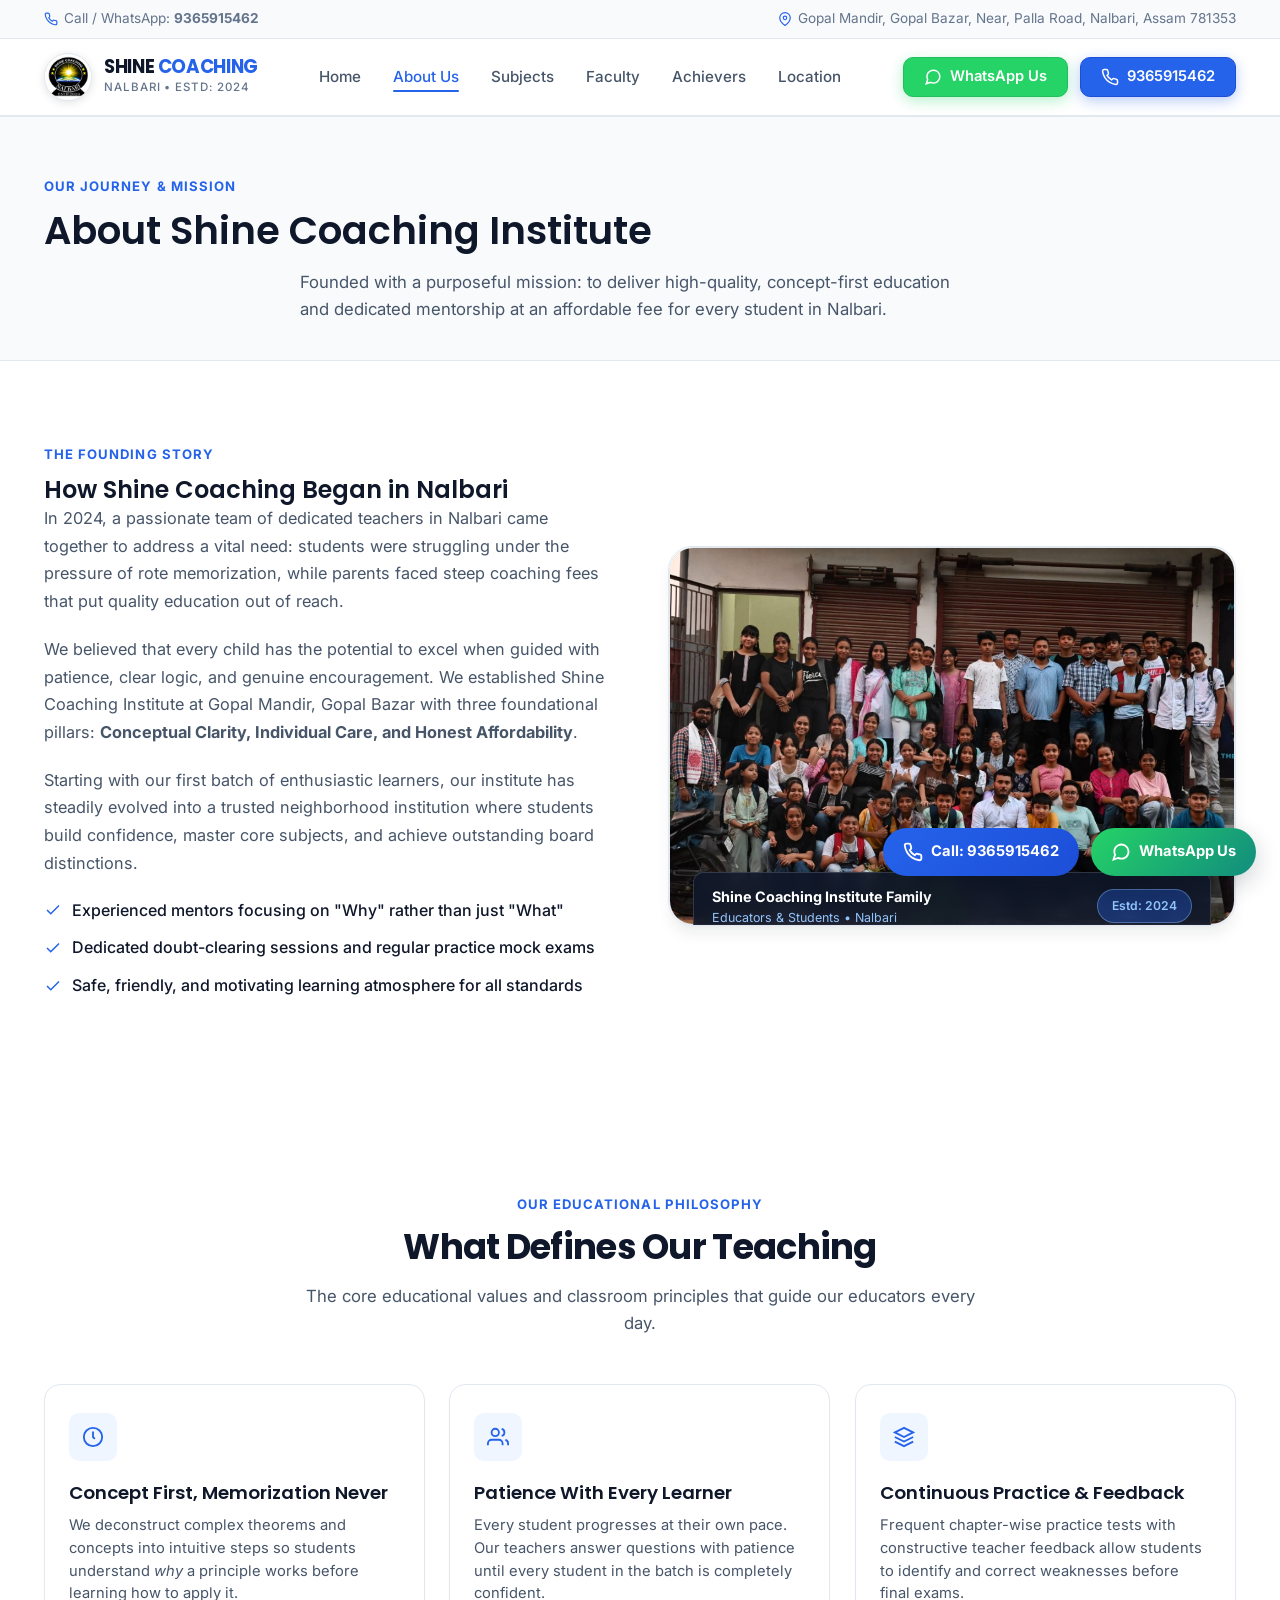
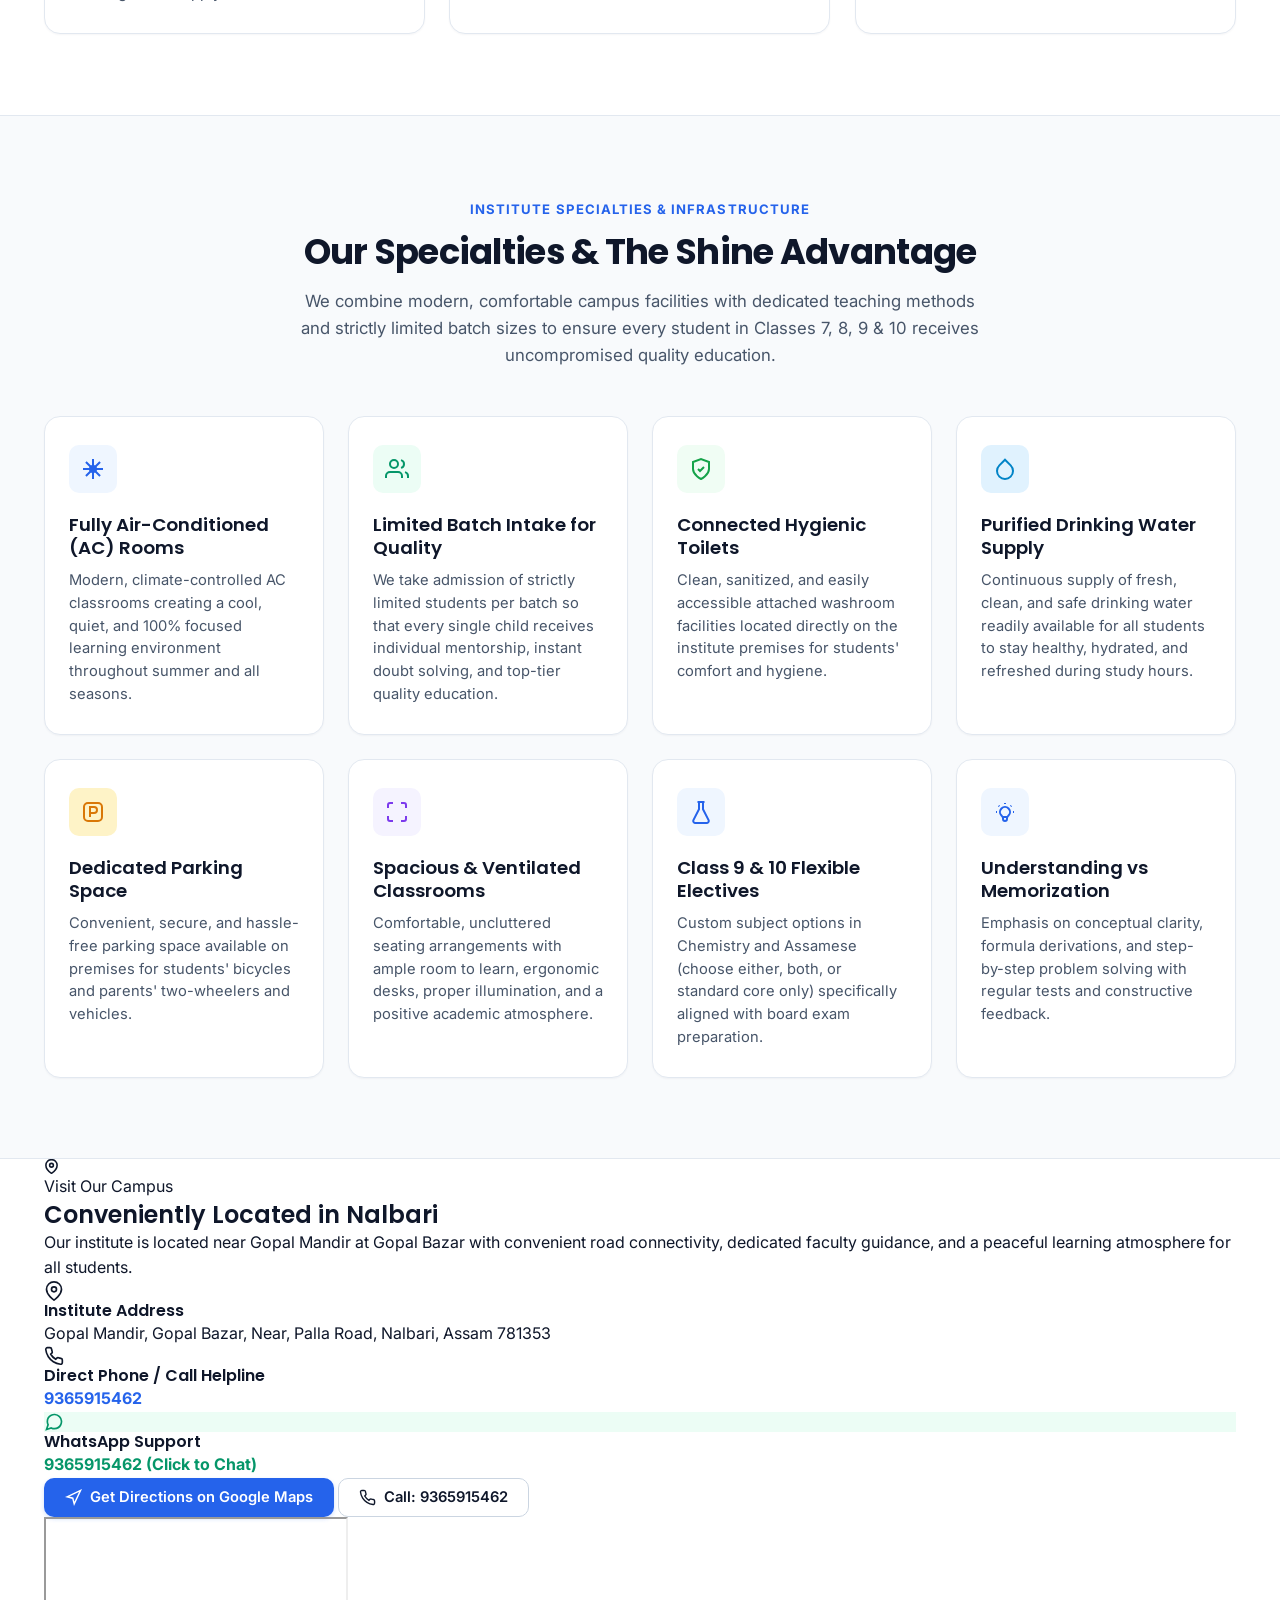
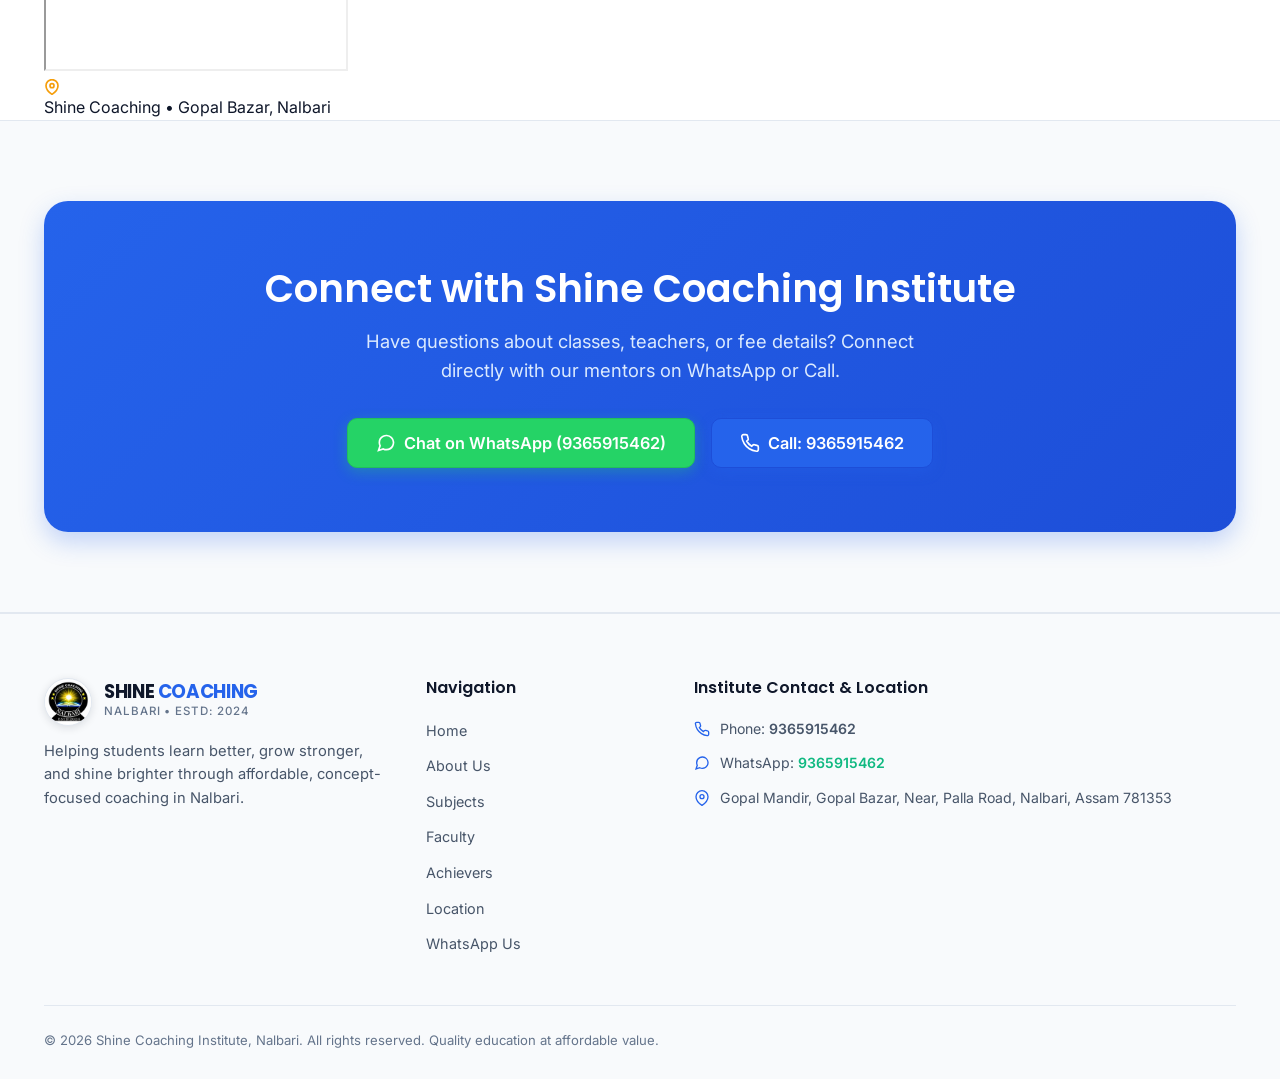
==== about.html @ c92bd63d "Add files via upload" ====
<!DOCTYPE html>
<html lang="en">
<head>
    <meta charset="UTF-8">
    <meta name="viewport" content="width=device-width, initial-scale=1.0">
    <title>About Us - Shine Coaching Institute, Nalbari</title>
    <meta name="description" content="Learn about Shine Coaching Institute in Nalbari, our founding story, dedicated educators, teaching philosophy, and commitment to affordable, concept-first quality education.">
    <link rel="stylesheet" href="css/main.css">
    <link rel="icon" type="image/png" href="assets/images/logo.png">
</head>
<body>

    <!-- Top Info Bar -->
    <div class="top-bar">
        <div class="container top-bar-inner">
            <div class="top-bar-item">
                <svg viewBox="0 0 24 24" fill="none" stroke="currentColor" stroke-width="2"><path d="M22 16.92v3a2 2 0 0 1-2.18 2 19.79 19.79 0 0 1-8.63-3.07 19.5 19.5 0 0 1-6-6 19.79 19.79 0 0 1-3.07-8.67A2 2 0 0 1 4.11 2h3a2 2 0 0 1 2 1.72 12.84 12.84 0 0 0 .7 2.81 2 2 0 0 1-.45 2.11L8.09 9.91a16 16 0 0 0 6 6l1.27-1.27a2 2 0 0 1 2.11-.45 12.84 12.84 0 0 0 2.81.7A2 2 0 0 1 22 16.92z"></path></svg>
                <span>Call / WhatsApp: <a href="tel:9365915462" style="font-weight:700;"><strong class="site-phone">9365915462</strong></a></span>
            </div>
            <div class="top-bar-right">
                <div class="top-bar-item">
                    <svg viewBox="0 0 24 24" fill="none" stroke="currentColor" stroke-width="2"><path d="M21 10c0 7-9 13-9 13s-9-6-9-13a9 9 0 0 1 18 0z"></path><circle cx="12" cy="10" r="3"></circle></svg>
                    <span class="site-address">Gopal Mandir, Gopal Bazar, Near, Palla Road, Nalbari, Assam 781353</span>
                </div>
            </div>
        </div>
    </div>

    <!-- Navigation Bar -->
    <nav class="navbar" id="navbar">
        <div class="container nav-container">
            <a href="index.html" class="brand-logo" aria-label="Shine Coaching Institute Homepage">
                <img src="assets/images/logo.png" alt="Shine Coaching Nalbari Logo" class="brand-img">
                <div class="brand-text">
                    <span class="brand-name">SHINE <span>COACHING</span></span>
                    <span class="brand-sub">Nalbari • Estd: 2024</span>
                </div>
            </a>

            <!-- Desktop Navigation -->
            <ul class="nav-links">
                <li><a href="index.html" class="nav-link">Home</a></li>
                <li><a href="about.html" class="nav-link active">About Us</a></li>
                <li><a href="index.html#subjects" class="nav-link">Subjects</a></li>
                <li><a href="index.html#faculty" class="nav-link">Faculty</a></li>
                <li><a href="index.html#achievers" class="nav-link">Achievers</a></li>
                <li><a href="#location" class="nav-link">Location</a></li>
            </ul>

            <div class="nav-actions">
                <a href="https://wa.me/919365915462?text=Hello%20Shine%20Coaching%20Institute%2C%20I%20want%20to%20inquire%20about%20admissions%20and%20classes." target="_blank" rel="noopener noreferrer" class="btn btn-whatsapp">
                    <svg width="18" height="18" viewBox="0 0 24 24" fill="none" stroke="currentColor" stroke-width="2"><path d="M21 11.5a8.38 8.38 0 0 1-.9 3.8 8.5 8.5 0 0 1-7.6 4.7 8.38 8.38 0 0 1-3.8-.9L3 21l1.9-5.7a8.38 8.38 0 0 1-.9-3.8 8.5 8.5 0 0 1 4.7-7.6 8.38 8.38 0 0 1 3.8-.9h.5a8.48 8.48 0 0 1 8 8v.5z"></path></svg>
                    WhatsApp Us
                </a>
                <a href="tel:9365915462" class="btn btn-call">
                    <svg width="18" height="18" viewBox="0 0 24 24" fill="none" stroke="currentColor" stroke-width="2"><path d="M22 16.92v3a2 2 0 0 1-2.18 2 19.79 19.79 0 0 1-8.63-3.07 19.5 19.5 0 0 1-6-6 19.79 19.79 0 0 1-3.07-8.67A2 2 0 0 1 4.11 2h3a2 2 0 0 1 2 1.72 12.84 12.84 0 0 0 .7 2.81 2 2 0 0 1-.45 2.11L8.09 9.91a16 16 0 0 0 6 6l1.27-1.27a2 2 0 0 1 2.11-.45 12.84 12.84 0 0 0 2.81.7A2 2 0 0 1 22 16.92z"></path></svg>
                    9365915462
                </a>
                
                <button class="mobile-menu-btn" id="mobileMenuBtn" aria-label="Open Navigation Menu">
                    <svg width="26" height="26" viewBox="0 0 24 24" fill="none" stroke="currentColor" stroke-width="2"><line x1="3" y1="12" x2="21" y2="12"></line><line x1="3" y1="6" x2="21" y2="6"></line><line x1="3" y1="18" x2="21" y2="18"></line></svg>
                </button>
            </div>
        </div>

        <!-- Mobile Drawer Menu -->
        <div class="mobile-drawer" id="mobileDrawer">
            <a href="index.html" class="nav-link">Home</a>
            <a href="about.html" class="nav-link active">About Us</a>
            <a href="index.html#subjects" class="nav-link">Subjects</a>
            <a href="index.html#faculty" class="nav-link">Faculty</a>
            <a href="index.html#achievers" class="nav-link">Achievers</a>
            <a href="#location" class="nav-link">Location</a>
            <div class="mobile-actions">
                <a href="https://wa.me/919365915462?text=Hello%20Shine%20Coaching%20Institute%2C%20I%20want%20to%20inquire%20about%20admissions%20and%20classes." target="_blank" rel="noopener noreferrer" class="btn btn-whatsapp" style="width:100%;">
                    <svg width="18" height="18" viewBox="0 0 24 24" fill="none" stroke="currentColor" stroke-width="2"><path d="M21 11.5a8.38 8.38 0 0 1-.9 3.8 8.5 8.5 0 0 1-7.6 4.7 8.38 8.38 0 0 1-3.8-.9L3 21l1.9-5.7a8.38 8.38 0 0 1-.9-3.8 8.5 8.5 0 0 1 4.7-7.6 8.38 8.38 0 0 1 3.8-.9h.5a8.48 8.48 0 0 1 8 8v.5z"></path></svg>
                    Chat on WhatsApp
                </a>
                <a href="tel:9365915462" class="btn btn-call" style="width:100%;">
                    <svg width="18" height="18" viewBox="0 0 24 24" fill="none" stroke="currentColor" stroke-width="2"><path d="M22 16.92v3a2 2 0 0 1-2.18 2 19.79 19.79 0 0 1-8.63-3.07 19.5 19.5 0 0 1-6-6 19.79 19.79 0 0 1-3.07-8.67A2 2 0 0 1 4.11 2h3a2 2 0 0 1 2 1.72 12.84 12.84 0 0 0 .7 2.81 2 2 0 0 1-.45 2.11L8.09 9.91a16 16 0 0 0 6 6l1.27-1.27a2 2 0 0 1 2.11-.45 12.84 12.84 0 0 0 2.81.7A2 2 0 0 1 22 16.92z"></path></svg>
                    Call: 9365915462
                </a>
            </div>
        </div>
    </nav>

    <!-- ABOUT HERO HEADER -->
    <header class="section section-alt" style="padding: 56px 0 36px;">
        <div class="container text-center">
            <span class="section-badge">Our Journey &amp; Mission</span>
            <h1 style="font-size: 2.4rem; margin-bottom: 14px;">About Shine Coaching Institute</h1>
            <p style="max-width: 680px; margin: 0 auto; color: var(--text-muted); font-size: 1.05rem; line-height: 1.65;">
                Founded with a purposeful mission: to deliver high-quality, concept-first education and dedicated mentorship at an affordable fee for every student in Nalbari.
            </p>
        </div>
    </header>

    <!-- SECTION 1: STORY OF SHINE COACHING -->
    <section class="section">
        <div class="container">
            <div class="about-intro-grid" style="align-items: center;">
                <div class="about-intro-content reveal-left">
                    <span class="section-badge">The Founding Story</span>
                    <h2>How Shine Coaching Began in Nalbari</h2>
                    <p>
                        In 2024, a passionate team of dedicated teachers in Nalbari came together to address a vital need: students were struggling under the pressure of rote memorization, while parents faced steep coaching fees that put quality education out of reach.
                    </p>
                    <p>
                        We believed that every child has the potential to excel when guided with patience, clear logic, and genuine encouragement. We established Shine Coaching Institute at Gopal Mandir, Gopal Bazar with three foundational pillars: <strong>Conceptual Clarity, Individual Care, and Honest Affordability</strong>.
                    </p>
                    <p>
                        Starting with our first batch of enthusiastic learners, our institute has steadily evolved into a trusted neighborhood institution where students build confidence, master core subjects, and achieve outstanding board distinctions.
                    </p>
                    <ul class="values-checklist" style="margin-top: 20px;">
                        <li>
                            <svg viewBox="0 0 24 24" fill="none" stroke="currentColor" stroke-width="2"><polyline points="20 6 9 17 4 12"></polyline></svg>
                            Experienced mentors focusing on "Why" rather than just "What"
                        </li>
                        <li>
                            <svg viewBox="0 0 24 24" fill="none" stroke="currentColor" stroke-width="2"><polyline points="20 6 9 17 4 12"></polyline></svg>
                            Dedicated doubt-clearing sessions and regular practice mock exams
                        </li>
                        <li>
                            <svg viewBox="0 0 24 24" fill="none" stroke="currentColor" stroke-width="2"><polyline points="20 6 9 17 4 12"></polyline></svg>
                            Safe, friendly, and motivating learning atmosphere for all standards
                        </li>
                    </ul>
                </div>

                <div class="about-intro-visual reveal-right" style="position: relative;">
                    <div style="position: relative; border-radius: var(--radius-xl); overflow: hidden; box-shadow: var(--shadow-lg); border: 1px solid var(--border-light);">
                        <img src="assets/images/about_teachers.jpg" alt="Teachers and Students of Shine Coaching Institute, Nalbari" class="about-intro-img" style="width: 100%; height: auto; display: block; object-fit: cover;">
                        <div class="about-photo-badge">
                            <div>
                                <div class="about-photo-title">Shine Coaching Institute Family</div>
                                <div class="about-photo-sub">Educators &amp; Students • Nalbari</div>
                            </div>
                            <span class="badge-pill" style="margin: 0; background: rgba(37, 99, 235, 0.35); border-color: rgba(147, 197, 253, 0.4); color: #93C5FD; font-size: 0.76rem;">Estd: 2024</span>
                        </div>
                    </div>
                </div>
            </div>
        </div>
    </section>

    <!-- SECTION 3: TEACHING PHILOSOPHY & VALUES -->
    <section class="section">
        <div class="container">
            <div class="section-header reveal text-center">
                <span class="section-badge">Our Educational Philosophy</span>
                <h2 class="section-title">What Defines Our Teaching</h2>
                <p class="section-desc">The core educational values and classroom principles that guide our educators every day.</p>
            </div>

            <div class="advantages-grid">
                <div class="adv-card reveal">
                    <div class="adv-icon-box">
                        <svg width="22" height="22" viewBox="0 0 24 24" fill="none" stroke="currentColor" stroke-width="2"><circle cx="12" cy="12" r="10"></circle><polyline points="12 6 12 12 14 14"></polyline></svg>
                    </div>
                    <h4>Concept First, Memorization Never</h4>
                    <p>We deconstruct complex theorems and concepts into intuitive steps so students understand <em>why</em> a principle works before learning how to apply it.</p>
                </div>

                <div class="adv-card reveal">
                    <div class="adv-icon-box">
                        <svg width="22" height="22" viewBox="0 0 24 24" fill="none" stroke="currentColor" stroke-width="2"><path d="M17 21v-2a4 4 0 0 0-4-4H5a4 4 0 0 0-4 4v2"></path><circle cx="9" cy="7" r="4"></circle><path d="M23 21v-2a4 4 0 0 0-3-3.87"></path><path d="M16 3.13a4 4 0 0 1 0 7.75"></path></svg>
                    </div>
                    <h4>Patience With Every Learner</h4>
                    <p>Every student progresses at their own pace. Our teachers answer questions with patience until every student in the batch is completely confident.</p>
                </div>

                <div class="adv-card reveal">
                    <div class="adv-icon-box">
                        <svg width="22" height="22" viewBox="0 0 24 24" fill="none" stroke="currentColor" stroke-width="2"><polygon points="12 2 2 7 12 12 22 7 12 2"></polygon><polyline points="2 17 12 22 22 17"></polyline><polyline points="2 12 12 17 22 12"></polyline></svg>
                    </div>
                    <h4>Continuous Practice &amp; Feedback</h4>
                    <p>Frequent chapter-wise practice tests with constructive teacher feedback allow students to identify and correct weaknesses before final exams.</p>
                </div>
            </div>
        </div>
    </section>

    <!-- WHY CHOOSE US & SPECIALTIES SECTION (IDENTICAL TO HOMEPAGE) -->
    <section class="section section-alt" id="specialties">
        <div class="container">
            <div class="section-header reveal text-center">
                <span class="section-badge">Institute Specialties &amp; Infrastructure</span>
                <h2 class="section-title">Our Specialties &amp; The Shine Advantage</h2>
                <p class="section-desc">We combine modern, comfortable campus facilities with dedicated teaching methods and strictly limited batch sizes to ensure every student in Classes 7, 8, 9 &amp; 10 receives uncompromised quality education.</p>
            </div>

            <div class="advantages-grid">
                <!-- 1. Fully Air-Conditioned Classrooms -->
                <div class="adv-card reveal">
                    <div class="adv-icon-box" style="background:#EFF6FF; color:#2563EB;">
                        <svg width="24" height="24" viewBox="0 0 24 24" fill="none" stroke="currentColor" stroke-width="2"><path d="M12 2v20M2 12h20M4.93 4.93l14.14 14.14M4.93 19.07l14.14-14.14"></path><circle cx="12" cy="12" r="3"></circle></svg>
                    </div>
                    <h4>Fully Air-Conditioned (AC) Rooms</h4>
                    <p>Modern, climate-controlled AC classrooms creating a cool, quiet, and 100% focused learning environment throughout summer and all seasons.</p>
                </div>

                <!-- 2. Limited Batch Size for Quality Education -->
                <div class="adv-card reveal">
                    <div class="adv-icon-box" style="background:#ECFDF5; color:#059669;">
                        <svg width="24" height="24" viewBox="0 0 24 24" fill="none" stroke="currentColor" stroke-width="2"><path d="M17 21v-2a4 4 0 0 0-4-4H5a4 4 0 0 0-4 4v2"></path><circle cx="9" cy="7" r="4"></circle><path d="M23 21v-2a4 4 0 0 0-3-3.87"></path><path d="M16 3.13a4 4 0 0 1 0 7.75"></path></svg>
                    </div>
                    <h4>Limited Batch Intake for Quality</h4>
                    <p>We take admission of strictly limited students per batch so that every single child receives individual mentorship, instant doubt solving, and top-tier quality education.</p>
                </div>

                <!-- 3. Connected Hygienic Toilet -->
                <div class="adv-card reveal">
                    <div class="adv-icon-box" style="background:#F0FDF4; color:#16A34A;">
                        <svg width="24" height="24" viewBox="0 0 24 24" fill="none" stroke="currentColor" stroke-width="2"><path d="M12 22s8-4 8-10V5l-8-3-8 3v7c0 6 8 10 8 10z"></path><path d="m9 12 2 2 4-4"></path></svg>
                    </div>
                    <h4>Connected Hygienic Toilets</h4>
                    <p>Clean, sanitized, and easily accessible attached washroom facilities located directly on the institute premises for students' comfort and hygiene.</p>
                </div>

                <!-- 4. Pure Water Supply -->
                <div class="adv-card reveal">
                    <div class="adv-icon-box" style="background:#E0F2FE; color:#0284C7;">
                        <svg width="24" height="24" viewBox="0 0 24 24" fill="none" stroke="currentColor" stroke-width="2"><path d="M12 2.69l5.66 5.66a8 8 0 1 1-11.31 0z"></path></svg>
                    </div>
                    <h4>Purified Drinking Water Supply</h4>
                    <p>Continuous supply of fresh, clean, and safe drinking water readily available for all students to stay healthy, hydrated, and refreshed during study hours.</p>
                </div>

                <!-- 5. Dedicated Parking Space -->
                <div class="adv-card reveal">
                    <div class="adv-icon-box" style="background:#FEF3C7; color:#D97706;">
                        <svg width="24" height="24" viewBox="0 0 24 24" fill="none" stroke="currentColor" stroke-width="2"><rect x="3" y="3" width="18" height="18" rx="4"></rect><path d="M9 17V7h4a3 3 0 0 1 0 6H9"></path></svg>
                    </div>
                    <h4>Dedicated Parking Space</h4>
                    <p>Convenient, secure, and hassle-free parking space available on premises for students' bicycles and parents' two-wheelers and vehicles.</p>
                </div>

                <!-- 6. Spacious & Available Learning Space -->
                <div class="adv-card reveal">
                    <div class="adv-icon-box" style="background:#F5F3FF; color:#7C3AED;">
                        <svg width="24" height="24" viewBox="0 0 24 24" fill="none" stroke="currentColor" stroke-width="2"><path d="M8 3H5a2 2 0 0 0-2 2v3m18 0V5a2 2 0 0 0-2-2h-3m0 18h3a2 2 0 0 0 2-2v-3M3 16v3a2 2 0 0 0 2 2h3"></path></svg>
                    </div>
                    <h4>Spacious &amp; Ventilated Classrooms</h4>
                    <p>Comfortable, uncluttered seating arrangements with ample room to learn, ergonomic desks, proper illumination, and a positive academic atmosphere.</p>
                </div>

                <!-- 7. Class 9 & 10 Chemistry & Assamese Electives -->
                <div class="adv-card reveal">
                    <div class="adv-icon-box" style="background:#EFF6FF; color:#2563EB;">
                        <svg width="24" height="24" viewBox="0 0 24 24" fill="none" stroke="currentColor" stroke-width="2"><path d="M10 2v7.31L4.31 20.35A2 2 0 0 0 6 23h12a2 2 0 0 0 1.69-2.65L14 9.31V2h-4z"></path><line x1="8.5" y1="2" x2="15.5" y2="2"></line></svg>
                    </div>
                    <h4>Class 9 &amp; 10 Flexible Electives</h4>
                    <p>Custom subject options in Chemistry and Assamese (choose either, both, or standard core only) specifically aligned with board exam preparation.</p>
                </div>

                <!-- 8. Concept Clarity & Experienced Mentors -->
                <div class="adv-card reveal">
                    <div class="adv-icon-box" style="background:#EFF6FF; color:#2563EB;">
                        <svg width="24" height="24" viewBox="0 0 24 24" fill="none" stroke="currentColor" stroke-width="2"><path d="M9.663 17h4.673M12 3v1m6.364 1.636l-.707.707M21 12h-1M4 12H3m3.343-5.657l-.707-.707m2.828 9.9a5 5 0 1 1 7.072 0l-.548.547A3.374 3.374 0 0 0 14 18.469V19a2 2 0 1 1-4 0v-.531c0-.895-.356-1.754-.988-2.386l-.548-.547z"></path></svg>
                    </div>
                    <h4>Understanding vs Memorization</h4>
                    <p>Emphasis on conceptual clarity, formula derivations, and step-by-step problem solving with regular tests and constructive feedback.</p>
                </div>
            </div>
        </div>
    </section>

    <!-- ==========================================================================
         LOCATION & INTERACTIVE GOOGLE MAP SECTION
         ========================================================================== -->
    <section class="location-section" id="location">
        <div class="container">
            <div class="location-grid">
                <!-- Location Info Card -->
                <div class="location-info-card reveal-left">
                    <div class="location-badge">
                        <svg width="15" height="15" viewBox="0 0 24 24" fill="none" stroke="currentColor" stroke-width="2.5"><path d="M21 10c0 7-9 13-9 13s-9-6-9-13a9 9 0 0 1 18 0z"></path><circle cx="12" cy="10" r="3"></circle></svg>
                        Visit Our Campus
                    </div>
                    <h2 class="location-title">Conveniently Located in Nalbari</h2>
                    <p class="location-desc">
                        Our institute is located near Gopal Mandir at Gopal Bazar with convenient road connectivity, dedicated faculty guidance, and a peaceful learning atmosphere for all students.
                    </p>

                    <div class="location-details-list">
                        <div class="location-detail-item">
                            <div class="location-icon-box">
                                <svg width="20" height="20" viewBox="0 0 24 24" fill="none" stroke="currentColor" stroke-width="2"><path d="M21 10c0 7-9 13-9 13s-9-6-9-13a9 9 0 0 1 18 0z"></path><circle cx="12" cy="10" r="3"></circle></svg>
                            </div>
                            <div class="location-detail-text">
                                <h4>Institute Address</h4>
                                <p class="site-address">Gopal Mandir, Gopal Bazar, Near, Palla Road, Nalbari, Assam 781353</p>
                            </div>
                        </div>

                        <div class="location-detail-item">
                            <div class="location-icon-box">
                                <svg width="20" height="20" viewBox="0 0 24 24" fill="none" stroke="currentColor" stroke-width="2"><path d="M22 16.92v3a2 2 0 0 1-2.18 2 19.79 19.79 0 0 1-8.63-3.07 19.5 19.5 0 0 1-6-6 19.79 19.79 0 0 1-3.07-8.67A2 2 0 0 1 4.11 2h3a2 2 0 0 1 2 1.72 12.84 12.84 0 0 0 .7 2.81 2 2 0 0 1-.45 2.11L8.09 9.91a16 16 0 0 0 6 6l1.27-1.27a2 2 0 0 1 2.11-.45 12.84 12.84 0 0 0 2.81.7A2 2 0 0 1 22 16.92z"></path></svg>
                            </div>
                            <div class="location-detail-text">
                                <h4>Direct Phone / Call Helpline</h4>
                                <p><a href="tel:9365915462" class="site-phone" style="font-weight:700; color:var(--primary);">9365915462</a></p>
                            </div>
                        </div>

                        <div class="location-detail-item">
                            <div class="location-icon-box" style="background:#ECFDF5; color:#059669;">
                                <svg width="20" height="20" viewBox="0 0 24 24" fill="none" stroke="currentColor" stroke-width="2"><path d="M21 11.5a8.38 8.38 0 0 1-.9 3.8 8.5 8.5 0 0 1-7.6 4.7 8.38 8.38 0 0 1-3.8-.9L3 21l1.9-5.7a8.38 8.38 0 0 1-.9-3.8 8.5 8.5 0 0 1 4.7-7.6 8.38 8.38 0 0 1 3.8-.9h.5a8.48 8.48 0 0 1 8 8v.5z"></path></svg>
                            </div>
                            <div class="location-detail-text">
                                <h4>WhatsApp Support</h4>
                                <p><a href="https://wa.me/919365915462" target="_blank" style="font-weight:700; color:#059669;">9365915462 (Click to Chat)</a></p>
                            </div>
                        </div>
                    </div>

                    <div class="location-actions-group">
                        <a href="https://www.google.com/maps/dir/?api=1&destination=Gopal+Mandir,+Gopal+Bazar,+Near+Palla+Road,+Nalbari,+Assam+781353" target="_blank" rel="noopener noreferrer" class="btn btn-primary">
                            <svg width="17" height="17" viewBox="0 0 24 24" fill="none" stroke="currentColor" stroke-width="2"><polygon points="3 11 22 2 13 21 11 13 3 11"></polygon></svg>
                            Get Directions on Google Maps
                        </a>
                        <a href="tel:9365915462" class="btn btn-outline">
                            <svg width="17" height="17" viewBox="0 0 24 24" fill="none" stroke="currentColor" stroke-width="2"><path d="M22 16.92v3a2 2 0 0 1-2.18 2 19.79 19.79 0 0 1-8.63-3.07 19.5 19.5 0 0 1-6-6 19.79 19.79 0 0 1-3.07-8.67A2 2 0 0 1 4.11 2h3a2 2 0 0 1 2 1.72 12.84 12.84 0 0 0 .7 2.81 2 2 0 0 1-.45 2.11L8.09 9.91a16 16 0 0 0 6 6l1.27-1.27a2 2 0 0 1 2.11-.45 12.84 12.84 0 0 0 2.81.7A2 2 0 0 1 22 16.92z"></path></svg>
                            Call: 9365915462
                        </a>
                    </div>
                </div>

                <!-- Google Map Embed Container -->
                <div class="map-container-box reveal-right">
                    <iframe 
                        src="https://maps.google.com/maps?q=Gopal+Mandir,+Gopal+Bazar,+Near+Palla+Road,+Nalbari,+Assam+781353&t=&z=16&ie=UTF8&iwloc=&output=embed" 
                        loading="lazy" 
                        allowfullscreen="" 
                        referrerpolicy="no-referrer-when-downgrade"
                        title="Shine Coaching Institute Nalbari Google Map Location">
                    </iframe>
                    <div class="map-badge-overlay">
                        <svg width="16" height="16" viewBox="0 0 24 24" fill="none" stroke="#F59E0B" stroke-width="2.5"><path d="M21 10c0 7-9 13-9 13s-9-6-9-13a9 9 0 0 1 18 0z"></path><circle cx="12" cy="10" r="3"></circle></svg>
                        <span>Shine Coaching • Gopal Bazar, Nalbari</span>
                    </div>
                </div>
            </div>
        </div>
    </section>

    <!-- SECTION 4: INVITATION / CTA -->
    <section class="section section-alt">
        <div class="container">
            <div class="cta-box reveal">
                <h2>Connect with Shine Coaching Institute</h2>
                <p>Have questions about classes, teachers, or fee details? Connect directly with our mentors on WhatsApp or Call.</p>
                <div class="cta-buttons">
                    <a href="https://wa.me/919365915462?text=Hello%20Shine%20Coaching%20Institute%2C%20I%20want%20to%20inquire%20about%20admissions%20and%20classes." target="_blank" rel="noopener noreferrer" class="btn btn-whatsapp btn-lg">
                        <svg width="20" height="20" viewBox="0 0 24 24" fill="none" stroke="currentColor" stroke-width="2"><path d="M21 11.5a8.38 8.38 0 0 1-.9 3.8 8.5 8.5 0 0 1-7.6 4.7 8.38 8.38 0 0 1-3.8-.9L3 21l1.9-5.7a8.38 8.38 0 0 1-.9-3.8 8.5 8.5 0 0 1 4.7-7.6 8.38 8.38 0 0 1 3.8-.9h.5a8.48 8.48 0 0 1 8 8v.5z"></path></svg>
                        Chat on WhatsApp (9365915462)
                    </a>
                    <a href="tel:9365915462" class="btn btn-call btn-lg">
                        <svg width="20" height="20" viewBox="0 0 24 24" fill="none" stroke="currentColor" stroke-width="2"><path d="M22 16.92v3a2 2 0 0 1-2.18 2 19.79 19.79 0 0 1-8.63-3.07 19.5 19.5 0 0 1-6-6 19.79 19.79 0 0 1-3.07-8.67A2 2 0 0 1 4.11 2h3a2 2 0 0 1 2 1.72 12.84 12.84 0 0 0 .7 2.81 2 2 0 0 1-.45 2.11L8.09 9.91a16 16 0 0 0 6 6l1.27-1.27a2 2 0 0 1 2.11-.45 12.84 12.84 0 0 0 2.81.7A2 2 0 0 1 22 16.92z"></path></svg>
                        Call: 9365915462
                    </a>
                </div>
            </div>
        </div>
    </section>

    <!-- FOOTER -->
    <footer class="footer">
        <div class="container">
            <div class="footer-grid">
                <div class="footer-brand">
                    <div class="brand-logo" style="margin-bottom:14px;">
                        <img src="assets/images/logo.png" alt="Shine Coaching Nalbari Logo" class="brand-img">
                        <div class="brand-text">
                            <span class="brand-name">SHINE <span>COACHING</span></span>
                            <span class="brand-sub">Nalbari • Estd: 2024</span>
                        </div>
                    </div>
                    <p class="footer-desc">
                        Helping students learn better, grow stronger, and shine brighter through affordable, concept-focused coaching in Nalbari.
                    </p>
                </div>

                <div class="footer-col">
                    <h4>Navigation</h4>
                    <ul class="footer-links">
                        <li><a href="index.html">Home</a></li>
                        <li><a href="about.html">About Us</a></li>
                        <li><a href="index.html#subjects">Subjects</a></li>
                        <li><a href="index.html#faculty">Faculty</a></li>
                        <li><a href="index.html#achievers">Achievers</a></li>
                        <li><a href="#location">Location</a></li>
                        <li><a href="https://wa.me/919365915462" target="_blank">WhatsApp Us</a></li>
                    </ul>
                </div>

                <div class="footer-col" style="grid-column: span 2;">
                    <h4>Institute Contact &amp; Location</h4>
                    <ul class="footer-contact-list">
                        <li class="footer-contact-item">
                            <svg viewBox="0 0 24 24" fill="none" stroke="currentColor" stroke-width="2"><path d="M22 16.92v3a2 2 0 0 1-2.18 2 19.79 19.79 0 0 1-8.63-3.07 19.5 19.5 0 0 1-6-6 19.79 19.79 0 0 1-3.07-8.67A2 2 0 0 1 4.11 2h3a2 2 0 0 1 2 1.72 12.84 12.84 0 0 0 .7 2.81 2 2 0 0 1-.45 2.11L8.09 9.91a16 16 0 0 0 6 6l1.27-1.27a2 2 0 0 1 2.11-.45 12.84 12.84 0 0 0 2.81.7A2 2 0 0 1 22 16.92z"></path></svg>
                            <span>Phone: <a href="tel:9365915462" class="site-phone" style="font-weight:600;">9365915462</a></span>
                        </li>
                        <li class="footer-contact-item">
                            <svg viewBox="0 0 24 24" fill="none" stroke="currentColor" stroke-width="2"><path d="M21 11.5a8.38 8.38 0 0 1-.9 3.8 8.5 8.5 0 0 1-7.6 4.7 8.38 8.38 0 0 1-3.8-.9L3 21l1.9-5.7a8.38 8.38 0 0 1-.9-3.8 8.5 8.5 0 0 1 4.7-7.6 8.38 8.38 0 0 1 3.8-.9h.5a8.48 8.48 0 0 1 8 8v.5z"></path></svg>
                            <span>WhatsApp: <a href="https://wa.me/919365915462" target="_blank" class="site-phone" style="font-weight:600; color:#10B981;">9365915462 (Click to Chat)</a></span>
                        </li>
                        <li class="footer-contact-item">
                            <svg viewBox="0 0 24 24" fill="none" stroke="currentColor" stroke-width="2"><path d="M21 10c0 7-9 13-9 13s-9-6-9-13a9 9 0 0 1 18 0z"></path><circle cx="12" cy="10" r="3"></circle></svg>
                            <span class="site-address">Gopal Mandir, Gopal Bazar, Near, Palla Road, Nalbari, Assam 781353</span>
                        </li>
                    </ul>
                </div>
            </div>

            <div class="footer-bottom">
                <div>&copy; 2026 Shine Coaching Institute, Nalbari. All rights reserved. Quality education at affordable value.</div>
            </div>
        </div>
    </footer>

    <!-- ==========================================================================
         FLOATING ACTION DOCK (FLOATING CALL & WHATSAPP)
         ========================================================================== -->
    <div class="floating-contact-dock" id="floatingContactDock">
        <a href="tel:9365915462" class="floating-btn-call" aria-label="Call Shine Coaching Institute helpline" title="Direct Phone: 9365915462">
            <span class="float-icon">
                <svg width="20" height="20" viewBox="0 0 24 24" fill="none" stroke="currentColor" stroke-width="2.2"><path d="M22 16.92v3a2 2 0 0 1-2.18 2 19.79 19.79 0 0 1-8.63-3.07 19.5 19.5 0 0 1-6-6 19.79 19.79 0 0 1-3.07-8.67A2 2 0 0 1 4.11 2h3a2 2 0 0 1 2 1.72 12.84 12.84 0 0 0 .7 2.81 2 2 0 0 1-.45 2.11L8.09 9.91a16 16 0 0 0 6 6l1.27-1.27a2 2 0 0 1 2.11-.45 12.84 12.84 0 0 0 2.81.7A2 2 0 0 1 22 16.92z"></path></svg>
            </span>
            <span class="float-label">Call: <strong class="site-phone">9365915462</strong></span>
        </a>

        <a href="https://wa.me/919365915462?text=Hello%20Shine%20Coaching%20Institute%2C%20I%20want%20to%20inquire%20about%20admissions%20and%20classes." target="_blank" rel="noopener noreferrer" class="floating-btn-whatsapp" aria-label="Chat on WhatsApp" title="WhatsApp 9365915462">
            <span class="float-icon">
                <svg width="20" height="20" viewBox="0 0 24 24" fill="none" stroke="currentColor" stroke-width="2.2"><path d="M21 11.5a8.38 8.38 0 0 1-.9 3.8 8.5 8.5 0 0 1-7.6 4.7 8.38 8.38 0 0 1-3.8-.9L3 21l1.9-5.7a8.38 8.38 0 0 1-.9-3.8 8.5 8.5 0 0 1 4.7-7.6 8.38 8.38 0 0 1 3.8-.9h.5a8.48 8.48 0 0 1 8 8v.5z"></path></svg>
            </span>
            <span class="float-label">WhatsApp Us</span>
        </a>
    </div>

    <!-- Scripts -->
    <script src="js/config.js"></script>
    <script src="js/db.js"></script>
    <script src="js/main.js"></script>
    <script src="js/about.js"></script>
</body>
</html>
---- css/main.css ----
/* ==========================================================================
   SHINE COACHING INSTITUTE - CORE STYLESHEET
   Design Theme: Clean, Modern, Educational, Trustworthy, Affordable
   Color Palette: White, Off-white, Light Greys, Slate, Refined Academic Blue
   ========================================================================== */

@import url('https://fonts.googleapis.com/css2?family=Inter:wght@300;400;500;600;700&family=Poppins:wght@500;600;700;800&display=swap');

:root {
    /* Color Palette */
    --bg-primary: #FFFFFF;
    --bg-secondary: #F8FAFC;
    --bg-tertiary: #F1F5F9;
    --bg-elevated: #FFFFFF;
    
    --border-light: #E2E8F0;
    --border-medium: #CBD5E1;
    --border-focus: #3B82F6;
    
    --text-main: #0F172A;
    --text-muted: #475569;
    --text-subtle: #64748B;
    --text-light: #94A3B8;
    
    /* Academic Blue Accents */
    --primary: #2563EB;
    --primary-hover: #1D4ED8;
    --primary-light: #EFF6FF;
    --primary-border: #BFDBFE;
    
    --secondary-accent: #0284C7;
    --secondary-light: #F0F9FF;
    
    /* Status Colors */
    --success: #10B981;
    --success-light: #ECFDF5;
    --warning: #F59E0B;
    --warning-light: #FFFBEB;
    --danger: #EF4444;
    --danger-light: #FEF2F2;
    
    /* Shadows */
    --shadow-xs: 0 1px 2px 0 rgba(15, 23, 42, 0.04);
    --shadow-sm: 0 1px 3px 0 rgba(15, 23, 42, 0.08), 0 1px 2px -1px rgba(15, 23, 42, 0.08);
    --shadow-md: 0 4px 6px -1px rgba(15, 23, 42, 0.07), 0 2px 4px -2px rgba(15, 23, 42, 0.05);
    --shadow-lg: 0 10px 15px -3px rgba(15, 23, 42, 0.08), 0 4px 6px -4px rgba(15, 23, 42, 0.04);
    --shadow-xl: 0 20px 25px -5px rgba(15, 23, 42, 0.08), 0 8px 10px -6px rgba(15, 23, 42, 0.03);
    
    /* Radii */
    --radius-sm: 6px;
    --radius-md: 10px;
    --radius-lg: 16px;
    --radius-xl: 24px;
    --radius-full: 9999px;
    
    /* Transitions */
    --transition-fast: 0.15s ease;
    --transition-normal: 0.25s cubic-bezier(0.16, 1, 0.3, 1);
    --transition-smooth: 0.4s cubic-bezier(0.16, 1, 0.3, 1);
}

/* Reset & Base */
*, *::before, *::after {
    box-sizing: border-box;
    margin: 0;
    padding: 0;
}

html {
    font-family: 'Inter', -apple-system, BlinkMacSystemFont, "Segoe UI", Roboto, sans-serif;
    color: var(--text-main);
    background-color: var(--bg-primary);
    scroll-behavior: smooth;
    -webkit-font-smoothing: antialiased;
    -moz-osx-font-smoothing: grayscale;
}

body {
    line-height: 1.6;
    overflow-x: hidden;
    min-height: 100vh;
    display: flex;
    flex-direction: column;
}

h1, h2, h3, h4, h5, h6 {
    font-family: 'Poppins', sans-serif;
    color: var(--text-main);
    line-height: 1.25;
    font-weight: 600;
}

a {
    color: inherit;
    text-decoration: none;
}

button, input, select, textarea {
    font-family: inherit;
    font-size: inherit;
    color: inherit;
}

img, svg {
    display: block;
    max-width: 100%;
}

.container {
    width: 100%;
    max-width: 1240px;
    margin: 0 auto;
    padding: 0 24px;
}

/* ==========================================================================
   TOP ANNOUNCEMENT BAR
   ========================================================================== */
.top-bar {
    background-color: var(--bg-secondary);
    border-bottom: 1px solid var(--border-light);
    font-size: 0.85rem;
    color: var(--text-subtle);
    padding: 8px 0;
}

.top-bar-inner {
    display: flex;
    justify-content: space-between;
    align-items: center;
    flex-wrap: wrap;
    gap: 12px;
}

.top-bar-item {
    display: inline-flex;
    align-items: center;
    gap: 6px;
}

.top-bar-item svg {
    width: 14px;
    height: 14px;
    color: var(--primary);
}

.top-bar-right {
    display: flex;
    align-items: center;
    gap: 16px;
}

/* ==========================================================================
   NAVIGATION BAR
   ========================================================================== */
.navbar {
    position: sticky;
    top: 0;
    z-index: 1000;
    background-color: rgba(255, 255, 255, 0.95);
    backdrop-filter: blur(12px);
    border-bottom: 1px solid var(--border-light);
    transition: box-shadow var(--transition-normal);
}

.navbar.scrolled {
    box-shadow: var(--shadow-sm);
}

.nav-container {
    display: flex;
    align-items: center;
    justify-content: space-between;
    height: 76px;
}

.brand-logo {
    display: flex;
    align-items: center;
    gap: 12px;
    text-decoration: none;
}

.brand-img {
    width: 48px;
    height: 48px;
    object-fit: contain;
    border-radius: 50%;
    background-color: #FFFFFF;
    box-shadow: 0 2px 8px rgba(15, 23, 42, 0.12);
    border: 1.5px solid var(--border-light);
    flex-shrink: 0;
    transition: transform var(--transition-fast);
}

.brand-logo:hover .brand-img {
    transform: scale(1.05);
}

.brand-text {
    display: flex;
    flex-direction: column;
}

.brand-name {
    font-family: 'Poppins', sans-serif;
    font-weight: 700;
    font-size: 1.15rem;
    letter-spacing: -0.02em;
    color: var(--text-main);
    line-height: 1.1;
}

.brand-name span {
    color: var(--primary);
}

.brand-sub {
    font-size: 0.72rem;
    font-weight: 500;
    color: var(--text-subtle);
    letter-spacing: 0.08em;
    text-transform: uppercase;
}

.nav-links {
    display: flex;
    align-items: center;
    gap: 32px;
    list-style: none;
}

.nav-link {
    font-size: 0.95rem;
    font-weight: 500;
    color: var(--text-muted);
    transition: color var(--transition-fast);
    position: relative;
    padding: 6px 0;
}

.nav-link:hover,
.nav-link.active {
    color: var(--primary);
}

.nav-link.active::after {
    content: '';
    position: absolute;
    bottom: 0;
    left: 0;
    width: 100%;
    height: 2px;
    background-color: var(--primary);
    border-radius: 2px;
}

.nav-actions {
    display: flex;
    align-items: center;
    gap: 12px;
}

.btn {
    display: inline-flex;
    align-items: center;
    justify-content: center;
    gap: 8px;
    padding: 10px 20px;
    font-size: 0.92rem;
    font-weight: 600;
    border-radius: var(--radius-md);
    cursor: pointer;
    transition: all var(--transition-normal);
    border: 1px solid transparent;
    text-decoration: none;
    line-height: 1;
}

.btn-primary {
    background-color: var(--primary);
    color: #FFFFFF;
    box-shadow: 0 2px 4px rgba(37, 99, 235, 0.2);
}

.btn-primary:hover {
    background-color: var(--primary-hover);
    transform: translateY(-1px);
    box-shadow: 0 4px 10px rgba(37, 99, 235, 0.3);
}

.btn-outline {
    background-color: transparent;
    color: var(--text-main);
    border-color: var(--border-medium);
}

.btn-outline:hover {
    background-color: var(--bg-secondary);
    border-color: var(--text-muted);
}

.btn-outline-primary {
    background-color: transparent;
    color: var(--primary);
    border-color: var(--primary-border);
}

.btn-outline-primary:hover {
    background-color: var(--primary-light);
    border-color: var(--primary);
}

.btn-lg {
    padding: 14px 28px;
    font-size: 1.02rem;
    border-radius: var(--radius-md);
}

.btn-sm {
    padding: 7px 14px;
    font-size: 0.84rem;
}

/* WhatsApp & Call Direct Action Buttons */
.btn-whatsapp {
    background: #25D366 !important;
    color: #FFFFFF !important;
    border-color: #22BF5B !important;
    box-shadow: 0 4px 14px rgba(37, 211, 102, 0.32);
}

.btn-whatsapp:hover {
    background: #20BA5A !important;
    border-color: #1EA952 !important;
    transform: translateY(-2px);
    box-shadow: 0 6px 18px rgba(37, 211, 102, 0.45);
    color: #FFFFFF !important;
}

.btn-call {
    background: var(--primary) !important;
    color: #FFFFFF !important;
    border-color: var(--primary-hover) !important;
    box-shadow: 0 4px 14px rgba(37, 99, 235, 0.32);
}

.btn-call:hover {
    background: var(--primary-hover) !important;
    transform: translateY(-2px);
    box-shadow: 0 6px 18px rgba(37, 99, 235, 0.45);
    color: #FFFFFF !important;
}

/* Floating Action Dock (Desktop Floating Widget) */
.floating-contact-dock {
    position: fixed;
    bottom: 24px;
    right: 24px;
    display: flex;
    align-items: center;
    gap: 12px;
    z-index: 9999;
}

.floating-btn-call,
.floating-btn-whatsapp {
    display: inline-flex;
    align-items: center;
    gap: 8px;
    padding: 12px 20px;
    border-radius: 50px;
    font-weight: 700;
    font-size: 0.92rem;
    text-decoration: none;
    transition: all 0.25s cubic-bezier(0.16, 1, 0.3, 1);
    box-shadow: 0 8px 24px rgba(15, 23, 42, 0.2);
    color: #FFFFFF !important;
}

.floating-btn-call {
    background: linear-gradient(135deg, #2563EB 0%, #1D4ED8 100%);
}

.floating-btn-whatsapp {
    background: linear-gradient(135deg, #25D366 0%, #128C7E 100%);
    animation: pulseGlow 3s infinite;
}

@keyframes pulseGlow {
    0%, 100% { box-shadow: 0 8px 24px rgba(37, 211, 102, 0.35); }
    50% { box-shadow: 0 8px 32px rgba(37, 211, 102, 0.65); transform: translateY(-2px); }
}

.floating-btn-call:hover,
.floating-btn-whatsapp:hover {
    transform: translateY(-3px) scale(1.03);
}

/* Mobile Toggle */
.mobile-menu-btn {
    display: none;
    background: transparent;
    border: none;
    color: var(--text-main);
    cursor: pointer;
    padding: 8px;
    border-radius: var(--radius-sm);
}

.mobile-menu-btn:hover {
    background-color: var(--bg-secondary);
}

/* Mobile Drawer */
.mobile-drawer {
    display: none;
    position: fixed;
    top: 76px;
    left: 0;
    width: 100%;
    background-color: var(--bg-primary);
    border-bottom: 1px solid var(--border-light);
    box-shadow: var(--shadow-lg);
    padding: 24px;
    z-index: 999;
    flex-direction: column;
    gap: 16px;
    transform: translateY(-10px);
    opacity: 0;
    transition: all var(--transition-normal);
}

.mobile-drawer.open {
    display: flex;
    transform: translateY(0);
    opacity: 1;
}

.mobile-drawer .nav-link {
    font-size: 1.05rem;
    padding: 10px 0;
    border-bottom: 1px solid var(--border-light);
}

.mobile-drawer .mobile-actions {
    display: flex;
    flex-direction: column;
    gap: 10px;
    margin-top: 8px;
}

/* ==========================================================================
   HERO SECTION
   ========================================================================== */
.hero-section {
    position: relative;
    padding: 68px 0 80px;
    background: linear-gradient(180deg, var(--bg-secondary) 0%, var(--bg-primary) 100%);
    border-bottom: 1px solid var(--border-light);
    overflow: hidden;
}

.hero-section::before {
    content: '';
    position: absolute;
    top: -100px;
    right: -80px;
    width: 480px;
    height: 480px;
    background: radial-gradient(circle, rgba(37, 99, 235, 0.14) 0%, rgba(59, 130, 246, 0.04) 50%, transparent 70%);
    border-radius: 50%;
    filter: blur(40px);
    pointer-events: none;
    animation: floatingOrb 10s ease-in-out infinite alternate;
}

.hero-section::after {
    content: '';
    position: absolute;
    bottom: -80px;
    left: -60px;
    width: 420px;
    height: 420px;
    background: radial-gradient(circle, rgba(16, 185, 129, 0.12) 0%, transparent 70%);
    border-radius: 50%;
    filter: blur(40px);
    pointer-events: none;
    animation: floatingOrb 12s ease-in-out infinite alternate-reverse;
}

@keyframes floatingOrb {
    0% { transform: translate(0, 0) scale(1); }
    50% { transform: translate(25px, -18px) scale(1.06); }
    100% { transform: translate(-18px, 20px) scale(0.96); }
}

.hero-grid {
    display: grid;
    grid-template-columns: 1.15fr 0.85fr;
    align-items: center;
    gap: 48px;
}

.badge-pill {
    display: inline-flex;
    align-items: center;
    gap: 8px;
    padding: 6px 14px;
    background-color: var(--primary-light);
    border: 1px solid var(--primary-border);
    color: var(--primary);
    border-radius: var(--radius-full);
    font-size: 0.84rem;
    font-weight: 600;
    margin-bottom: 20px;
}

.badge-dot {
    width: 8px;
    height: 8px;
    background-color: var(--primary);
    border-radius: 50%;
    animation: pulse 2s infinite;
}

.hero-title {
    font-size: 3.1rem;
    font-weight: 700;
    line-height: 1.18;
    letter-spacing: -0.03em;
    color: var(--text-main);
    margin-bottom: 20px;
}

.hero-title .highlight {
    color: var(--primary);
    position: relative;
}

.hero-subtitle {
    font-size: 1.15rem;
    color: var(--text-muted);
    line-height: 1.65;
    margin-bottom: 32px;
    max-width: 580px;
}

.hero-cta-group {
    display: flex;
    align-items: center;
    gap: 16px;
    flex-wrap: wrap;
    margin-bottom: 36px;
}

.hero-trust-row {
    display: flex;
    align-items: center;
    gap: 28px;
    padding-top: 24px;
    border-top: 1px solid var(--border-light);
}

.trust-item {
    display: flex;
    align-items: center;
    gap: 10px;
    font-size: 0.88rem;
    color: var(--text-muted);
    font-weight: 500;
}

.trust-icon {
    width: 32px;
    height: 32px;
    border-radius: var(--radius-sm);
    background-color: var(--bg-tertiary);
    color: var(--primary);
    display: flex;
    align-items: center;
    justify-content: center;
}

/* Hero Media */
.hero-media-wrapper {
    position: relative;
}

.hero-visual-card {
    background-color: var(--bg-primary);
    border: 1px solid var(--border-light);
    border-radius: var(--radius-xl);
    padding: 16px;
    box-shadow: var(--shadow-lg);
    position: relative;
    overflow: hidden;
}

.hero-main-img {
    width: 100%;
    height: 380px;
    object-fit: cover;
    border-radius: var(--radius-lg);
    background-color: var(--bg-tertiary);
}

/* ==========================================================================
   HERO STATS BAR & EXCLUSIVE COUNTER ANIMATIONS
   ========================================================================== */
.hero-stats-bar {
    background: #FFFFFF;
    border-bottom: 1px solid var(--border-light);
    padding: 24px 0;
    box-shadow: var(--shadow-sm);
    position: relative;
    z-index: 10;
}

.hero-stats-grid {
    display: grid;
    grid-template-columns: repeat(4, 1fr);
    gap: 20px;
    align-items: center;
}

.stat-card {
    text-align: center;
    padding: 10px 14px;
    border-right: 1px solid var(--border-light);
    transition: transform var(--transition-normal);
}

.stat-card:last-child {
    border-right: none;
}

.stat-card:hover {
    transform: translateY(-3px);
}

.stat-number-wrapper {
    font-size: 2.2rem;
    font-weight: 800;
    color: var(--primary);
    line-height: 1.1;
    margin-bottom: 4px;
    font-family: 'Poppins', sans-serif;
    letter-spacing: -0.02em;
    background: linear-gradient(135deg, var(--primary) 0%, #3B82F6 50%, var(--accent) 100%);
    -webkit-background-clip: text;
    -webkit-text-fill-color: transparent;
}

.stat-label {
    font-size: 0.85rem;
    font-weight: 600;
    color: var(--text-muted);
}

@media (max-width: 768px) {
    .hero-stats-grid {
        grid-template-columns: 1fr 1fr;
        gap: 16px;
    }
    .stat-card:nth-child(2) {
        border-right: none;
    }
    .stat-number-wrapper {
        font-size: 1.8rem;
    }
}

.hero-floating-badge {
    position: absolute;
    bottom: -15px;
    left: -15px;
    background-color: #FFFFFF;
    border: 1px solid var(--border-light);
    border-radius: var(--radius-lg);
    padding: 14px 18px;
    box-shadow: var(--shadow-xl);
    display: flex;
    align-items: center;
    gap: 12px;
    animation: floatSlow 4s ease-in-out infinite;
}

.floating-badge-icon {
    width: 40px;
    height: 40px;
    background-color: var(--success-light);
    color: var(--success);
    border-radius: var(--radius-md);
    display: flex;
    align-items: center;
    justify-content: center;
}

.floating-badge-title {
    font-weight: 700;
    font-size: 0.95rem;
    color: var(--text-main);
}

.floating-badge-sub {
    font-size: 0.78rem;
    color: var(--text-subtle);
}

/* ==========================================================================
   SECTION COMMON STYLES
   ========================================================================== */
.section {
    padding: 80px 0;
}

.section-alt {
    background-color: var(--bg-secondary);
    border-top: 1px solid var(--border-light);
    border-bottom: 1px solid var(--border-light);
}

.section-header {
    text-align: center;
    max-width: 680px;
    margin: 0 auto 48px;
}

.section-badge {
    display: inline-block;
    font-size: 0.82rem;
    font-weight: 700;
    text-transform: uppercase;
    letter-spacing: 0.08em;
    color: var(--primary);
    margin-bottom: 10px;
}

.section-title {
    font-size: 2.2rem;
    font-weight: 700;
    letter-spacing: -0.02em;
    color: var(--text-main);
    margin-bottom: 14px;
}

.section-desc {
    font-size: 1.05rem;
    color: var(--text-muted);
    line-height: 1.6;
}

/* ==========================================================================
   ABOUT / INTRODUCTION SECTION
   ========================================================================== */
.about-intro-grid {
    display: grid;
    grid-template-columns: 1fr 1fr;
    gap: 56px;
    align-items: center;
}

.about-intro-visual {
    position: relative;
}

.about-intro-img {
    width: 100%;
    height: 420px;
    object-fit: cover;
    border-radius: var(--radius-xl);
    border: 1px solid var(--border-light);
    box-shadow: var(--shadow-md);
}

.about-intro-content h3 {
    font-size: 1.95rem;
    margin-bottom: 18px;
    line-height: 1.3;
}

.about-intro-content p {
    font-size: 1.02rem;
    color: var(--text-muted);
    margin-bottom: 20px;
    line-height: 1.7;
}

.values-checklist {
    list-style: none;
    margin: 24px 0 32px;
    display: flex;
    flex-direction: column;
    gap: 12px;
}

.values-checklist li {
    display: flex;
    align-items: center;
    gap: 10px;
    font-weight: 500;
    color: var(--text-main);
}

.values-checklist svg {
    color: var(--primary);
    width: 18px;
    height: 18px;
    flex-shrink: 0;
}

/* ==========================================================================
   WHY CHOOSE US - ADVANTAGES
   ========================================================================== */
.advantages-grid {
    display: grid;
    grid-template-columns: repeat(auto-fit, minmax(260px, 1fr));
    gap: 24px;
}

.adv-card {
    background-color: var(--bg-primary);
    border: 1px solid var(--border-light);
    border-radius: var(--radius-lg);
    padding: 28px 24px;
    transition: all var(--transition-normal);
    box-shadow: var(--shadow-xs);
}

.adv-card:hover {
    transform: translateY(-4px);
    box-shadow: var(--shadow-md);
    border-color: var(--primary-border);
}

.adv-icon-box {
    width: 48px;
    height: 48px;
    border-radius: var(--radius-md);
    background-color: var(--primary-light);
    color: var(--primary);
    display: flex;
    align-items: center;
    justify-content: center;
    margin-bottom: 20px;
    transition: transform var(--transition-normal);
}

.adv-card:hover .adv-icon-box {
    transform: scale(1.08);
}

.adv-card h4 {
    font-size: 1.15rem;
    margin-bottom: 10px;
    font-weight: 600;
}

.adv-card p {
    font-size: 0.92rem;
    color: var(--text-muted);
    line-height: 1.55;
}

/* ==========================================================================
   MOTIVATIONAL SECTION (CRYSTAL CLEAR HIGH VISIBILITY)
   ========================================================================== */
.motivation-banner {
    background: linear-gradient(135deg, #1E293B 0%, #0F172A 100%) !important;
    color: #FFFFFF !important;
    border: 1px solid #334155;
    border-radius: var(--radius-xl);
    padding: 56px 36px;
    text-align: center;
    position: relative;
    overflow: hidden;
    box-shadow: var(--shadow-xl);
}

.motivation-banner::before {
    content: '';
    position: absolute;
    top: 0;
    left: 0;
    right: 0;
    bottom: 0;
    background: radial-gradient(circle at center, rgba(37, 99, 235, 0.22), transparent 70%);
    pointer-events: none;
}

.motivation-icon {
    width: 48px;
    height: 48px;
    margin: 0 auto 16px;
    color: #FBBF24;
}

.motivation-quote {
    font-family: 'Poppins', sans-serif !important;
    font-size: 2.2rem !important;
    font-weight: 700 !important;
    line-height: 1.3 !important;
    color: #FFFFFF !important;
    max-width: 840px;
    margin: 0 auto 14px !important;
    letter-spacing: -0.01em;
}

.motivation-sub {
    font-size: 1.15rem !important;
    color: #93C5FD !important;
    font-weight: 500 !important;
    max-width: 680px;
    margin: 0 auto !important;
    line-height: 1.6;
}

/* ==========================================================================
   SUBJECTS SECTION
   ========================================================================== */
.subjects-grid {
    display: grid;
    grid-template-columns: repeat(auto-fit, minmax(270px, 1fr));
    gap: 28px;
}

.subject-card {
    background-color: var(--bg-primary);
    border: 1px solid var(--border-light);
    border-radius: var(--radius-lg);
    padding: 32px 28px;
    transition: all var(--transition-normal);
    box-shadow: var(--shadow-sm);
    display: flex;
    flex-direction: column;
}

.subject-card:hover {
    transform: translateY(-5px);
    box-shadow: var(--shadow-lg);
    border-color: var(--primary-border);
}

.subject-header {
    display: flex;
    align-items: center;
    gap: 16px;
    margin-bottom: 18px;
}

.subject-icon {
    width: 52px;
    height: 52px;
    border-radius: var(--radius-md);
    background-color: var(--bg-secondary);
    border: 1px solid var(--border-light);
    color: var(--primary);
    display: flex;
    align-items: center;
    justify-content: center;
    flex-shrink: 0;
}

.subject-card h3 {
    font-size: 1.35rem;
    font-weight: 600;
}

.subject-tagline {
    font-size: 0.94rem;
    color: var(--text-muted);
    margin-bottom: 20px;
    line-height: 1.5;
}

.subject-topics {
    list-style: none;
    margin-top: auto;
    padding-top: 16px;
    border-top: 1px solid var(--border-light);
    display: flex;
    flex-direction: column;
    gap: 8px;
}

.subject-topics li {
    font-size: 0.86rem;
    color: var(--text-subtle);
    display: flex;
    align-items: center;
    gap: 8px;
}

.subject-topics li::before {
    content: '';
    width: 5px;
    height: 5px;
    background-color: var(--primary);
    border-radius: 50%;
}

/* ==========================================================================
   ACHIEVEMENT RESULT POSTERS & LIGHTBOX STYLES
   ========================================================================== */
.achievement-banners-grid {
    display: grid;
    grid-template-columns: repeat(auto-fit, minmax(360px, 1fr));
    gap: 32px;
    margin-bottom: 40px;
}

.achievement-banner-card {
    background-color: var(--bg-primary);
    border: 1px solid var(--border-light);
    border-radius: var(--radius-xl);
    overflow: hidden;
    box-shadow: var(--shadow-md);
    transition: all var(--transition-normal);
    display: flex;
    flex-direction: column;
}

.achievement-banner-card:hover {
    transform: translateY(-6px);
    box-shadow: var(--shadow-xl);
    border-color: var(--primary-border);
}

.banner-img-wrapper {
    position: relative;
    width: 100%;
    background-color: #091322;
    overflow: hidden;
    cursor: pointer;
    border-bottom: 1px solid var(--border-light);
}

.banner-preview-img {
    width: 100%;
    height: auto;
    max-height: 480px;
    object-fit: contain;
    background: #091322;
    display: block;
    transition: transform 0.4s ease;
}

.card-sequence-num {
    position: absolute;
    top: 14px;
    left: 14px;
    width: 28px;
    height: 28px;
    border-radius: 50%;
    background: var(--primary-light);
    color: var(--primary);
    font-size: 0.78rem;
    font-weight: 800;
    display: flex;
    align-items: center;
    justify-content: center;
    border: 1.5px solid var(--primary-border);
    box-shadow: 0 2px 6px rgba(37, 99, 235, 0.12);
    z-index: 2;
}

.achievement-banner-card:hover .banner-preview-img {
    transform: scale(1.03);
}

.banner-overlay-hint {
    position: absolute;
    bottom: 12px;
    right: 12px;
    background: rgba(15, 23, 42, 0.88);
    backdrop-filter: blur(4px);
    color: #FFFFFF;
    font-size: 0.78rem;
    font-weight: 600;
    padding: 6px 12px;
    border-radius: var(--radius-full);
    display: flex;
    align-items: center;
    gap: 6px;
    box-shadow: 0 2px 6px rgba(0,0,0,0.3);
    transition: background 0.2s ease;
}

.achievement-banner-card:hover .banner-overlay-hint {
    background: var(--primary);
}

.banner-card-body {
    padding: 24px;
    display: flex;
    flex-direction: column;
    flex: 1;
}

.banner-batch-badge {
    display: inline-flex;
    align-items: center;
    gap: 6px;
    padding: 4px 10px;
    background-color: var(--primary-light);
    color: var(--primary);
    border-radius: var(--radius-full);
    font-size: 0.8rem;
    font-weight: 700;
    margin-bottom: 10px;
    width: fit-content;
}

.banner-card-title {
    font-size: 1.25rem;
    font-weight: 700;
    margin-bottom: 6px;
    color: var(--text-main);
}

.banner-card-subtitle {
    font-size: 0.9rem;
    color: var(--primary);
    font-weight: 600;
    margin-bottom: 12px;
}

.banner-card-desc {
    font-size: 0.88rem;
    color: var(--text-muted);
    line-height: 1.55;
    margin-bottom: 12px;
}

.banner-stats-tags {
    display: flex;
    flex-wrap: wrap;
    gap: 6px;
    margin-bottom: 18px;
}

.stat-tag-item {
    display: inline-flex;
    align-items: center;
    gap: 4px;
    background: rgba(37, 99, 235, 0.08);
    border: 1px solid rgba(37, 99, 235, 0.2);
    color: var(--primary);
    font-size: 0.76rem;
    font-weight: 600;
    padding: 3px 9px;
    border-radius: var(--radius-full);
}

.banner-card-footer {
    margin-top: auto;
    padding-top: 14px;
    border-top: 1px solid var(--border-light);
    display: flex;
    justify-content: space-between;
    align-items: center;
}

/* Lightbox Modal */
.lightbox-modal {
    position: fixed;
    top: 0;
    left: 0;
    width: 100vw;
    height: 100vh;
    background-color: rgba(15, 23, 42, 0.94);
    backdrop-filter: blur(8px);
    z-index: 3500;
    display: flex;
    align-items: center;
    justify-content: center;
    padding: 24px;
    opacity: 0;
    visibility: hidden;
    transition: all var(--transition-normal);
}

.lightbox-modal.active {
    opacity: 1;
    visibility: visible;
}

.lightbox-dialog {
    max-width: 95vw;
    max-height: 92vh;
    display: flex;
    flex-direction: column;
    align-items: center;
    position: relative;
}

.lightbox-img {
    max-width: 100%;
    max-height: 82vh;
    object-fit: contain;
    border-radius: var(--radius-md);
    box-shadow: 0 25px 50px -12px rgba(0, 0, 0, 0.6);
    border: 2px solid rgba(255, 255, 255, 0.2);
}

.lightbox-caption {
    color: #F8FAFC;
    font-size: 1.05rem;
    font-weight: 600;
    margin-top: 14px;
    text-align: center;
}

.lightbox-close-btn {
    position: absolute;
    top: -44px;
    right: 0;
    background: rgba(255, 255, 255, 0.25);
    border: none;
    color: #FFFFFF;
    cursor: pointer;
    width: 38px;
    height: 38px;
    border-radius: 50%;
    display: flex;
    align-items: center;
    justify-content: center;
    transition: background 0.2s;
}

.lightbox-close-btn:hover {
    background: rgba(255, 255, 255, 0.45);
}

/* ==========================================================================
   REVIEWS & ACHIEVERS SECTIONS
   ========================================================================== */
.empty-state-box {
    background-color: var(--bg-primary);
    border: 2px dashed var(--border-medium);
    border-radius: var(--radius-lg);
    padding: 48px 24px;
    text-align: center;
    max-width: 580px;
    margin: 0 auto;
}

.empty-state-icon {
    width: 56px;
    height: 56px;
    background-color: var(--bg-secondary);
    border-radius: var(--radius-full);
    color: var(--text-subtle);
    display: flex;
    align-items: center;
    justify-content: center;
    margin: 0 auto 16px;
}

.empty-state-title {
    font-size: 1.2rem;
    font-weight: 600;
    margin-bottom: 8px;
}

.empty-state-text {
    font-size: 0.94rem;
    color: var(--text-muted);
    margin-bottom: 24px;
    line-height: 1.5;
}

.reviews-grid, .toppers-grid {
    display: grid;
    grid-template-columns: repeat(auto-fit, minmax(320px, 1fr));
    gap: 24px;
}

.review-card {
    background-color: var(--bg-primary);
    border: 1px solid var(--border-light);
    border-radius: var(--radius-lg);
    padding: 24px;
    box-shadow: var(--shadow-xs);
    transition: all var(--transition-normal);
}

.review-card:hover {
    box-shadow: var(--shadow-md);
    border-color: var(--border-medium);
}

.review-stars {
    display: flex;
    gap: 4px;
    color: #F59E0B;
    margin-bottom: 14px;
    font-size: 1.1rem;
}

.review-text {
    font-size: 0.95rem;
    color: var(--text-muted);
    line-height: 1.6;
    margin-bottom: 18px;
    font-style: italic;
}

.review-author {
    display: flex;
    justify-content: space-between;
    align-items: center;
    padding-top: 12px;
    border-top: 1px solid var(--border-light);
}

.author-name {
    font-weight: 600;
    font-size: 0.92rem;
    color: var(--text-main);
}

.author-role {
    font-size: 0.78rem;
    color: var(--text-subtle);
}

.topper-card {
    background-color: var(--bg-primary);
    border: 1px solid var(--border-light);
    border-radius: var(--radius-lg);
    overflow: hidden;
    box-shadow: var(--shadow-sm);
    transition: all var(--transition-normal);
}

.topper-card:hover {
    transform: translateY(-4px);
    box-shadow: var(--shadow-md);
}

.topper-header {
    background: linear-gradient(135deg, var(--bg-secondary) 0%, var(--bg-tertiary) 100%);
    padding: 20px;
    display: flex;
    align-items: center;
    gap: 16px;
}

.topper-avatar {
    width: 60px;
    height: 60px;
    border-radius: var(--radius-full);
    background-color: var(--primary-light);
    color: var(--primary);
    display: flex;
    align-items: center;
    justify-content: center;
    font-weight: 700;
    font-size: 1.2rem;
    border: 2px solid #FFFFFF;
    box-shadow: var(--shadow-sm);
    object-fit: cover;
}

.topper-info h4 {
    font-size: 1.1rem;
    margin-bottom: 2px;
}

.topper-class {
    font-size: 0.82rem;
    color: var(--text-subtle);
}

.topper-body {
    padding: 20px;
}

.topper-badge {
    display: inline-block;
    background-color: var(--success-light);
    color: var(--success);
    padding: 4px 10px;
    border-radius: var(--radius-full);
    font-weight: 700;
    font-size: 0.9rem;
    margin-bottom: 12px;
}

.topper-achievement {
    font-size: 0.92rem;
    font-weight: 600;
    color: var(--text-main);
    margin-bottom: 8px;
}

/* ==========================================================================
   FACULTY / TEACHERS SECTION
   ========================================================================== */
.faculties-grid {
    display: grid;
    grid-template-columns: repeat(auto-fill, minmax(280px, 1fr));
    gap: 28px;
}

.faculty-card {
    background: var(--bg-elevated);
    border: 1px solid var(--border-light);
    border-radius: var(--radius-xl);
    padding: 32px 24px 28px;
    text-align: center;
    box-shadow: var(--shadow-sm);
    transition: transform var(--transition-normal), box-shadow var(--transition-normal), border-color var(--transition-normal);
    position: relative;
    overflow: hidden;
    display: flex;
    flex-direction: column;
    align-items: center;
}

.faculty-card:hover {
    transform: translateY(-6px);
    box-shadow: 0 16px 32px rgba(15, 23, 42, 0.1);
    border-color: var(--primary-border);
}

.faculty-photo-wrapper {
    position: relative;
    width: 150px;
    height: 150px;
    margin: 0 auto 18px;
    border-radius: 50%;
    padding: 4px;
    background: linear-gradient(135deg, rgba(37, 99, 235, 0.25) 0%, rgba(56, 189, 248, 0.25) 100%);
    box-shadow: 0 8px 24px rgba(37, 99, 235, 0.15);
    transition: transform var(--transition-normal), box-shadow var(--transition-normal);
}

.faculty-card:hover .faculty-photo-wrapper {
    transform: scale(1.04);
    box-shadow: 0 12px 28px rgba(37, 99, 235, 0.22);
}

/* Framing Size & Shape Variants */
.faculty-photo-wrapper.frame-circle-lg {
    width: 150px;
    height: 150px;
    border-radius: 50%;
}
.faculty-photo-wrapper.frame-circle-lg .faculty-photo,
.faculty-photo-wrapper.frame-circle-lg .faculty-avatar-placeholder {
    border-radius: 50%;
}

.faculty-photo-wrapper.frame-circle-xl {
    width: 180px;
    height: 180px;
    border-radius: 50%;
}
.faculty-photo-wrapper.frame-circle-xl .faculty-photo,
.faculty-photo-wrapper.frame-circle-xl .faculty-avatar-placeholder {
    border-radius: 50%;
}

.faculty-photo-wrapper.frame-circle-full {
    width: 200px;
    height: 200px;
    border-radius: 50%;
}
.faculty-photo-wrapper.frame-circle-full .faculty-photo,
.faculty-photo-wrapper.frame-circle-full .faculty-avatar-placeholder {
    border-radius: 50%;
}

.faculty-photo-wrapper.frame-portrait-rect {
    width: 170px;
    height: 210px;
    border-radius: 20px;
}
.faculty-photo-wrapper.frame-portrait-rect .faculty-photo,
.faculty-photo-wrapper.frame-portrait-rect .faculty-avatar-placeholder {
    border-radius: 16px;
}

.faculty-photo-wrapper.frame-square-rounded {
    width: 160px;
    height: 160px;
    border-radius: 24px;
}
.faculty-photo-wrapper.frame-square-rounded .faculty-photo,
.faculty-photo-wrapper.frame-square-rounded .faculty-avatar-placeholder {
    border-radius: 20px;
}

.faculty-photo {
    width: 100%;
    height: 100%;
    border-radius: 50%;
    object-fit: cover;
    object-position: center top;
    border: 3px solid #FFFFFF;
    background: #F8FAFC;
    display: block;
    transition: transform 0.35s ease;
}

/* Framing Focus / Fit Options */
.faculty-photo.fit-top {
    object-position: center top;
    object-fit: cover;
}

.faculty-photo.fit-center {
    object-position: center center;
    object-fit: cover;
}

.faculty-photo.fit-contain {
    object-fit: contain;
    background: #F1F5F9;
    object-position: center center;
}

.faculty-avatar-placeholder {
    width: 100%;
    height: 100%;
    border-radius: 50%;
    background: linear-gradient(135deg, #EFF6FF 0%, #DBEAFE 100%);
    border: 3px solid #FFFFFF;
    display: flex;
    align-items: center;
    justify-content: center;
    color: var(--primary);
    font-size: 3rem;
}

.faculty-name {
    font-size: 1.22rem;
    font-weight: 700;
    color: var(--text-main);
    margin-bottom: 6px;
}

.faculty-subject-badge {
    display: inline-block;
    padding: 5px 14px;
    background: var(--primary-light);
    color: var(--primary);
    border: 1px solid var(--primary-border);
    border-radius: var(--radius-full);
    font-size: 0.82rem;
    font-weight: 600;
    margin-bottom: 8px;
}

.faculty-graduation {
    font-size: 0.85rem;
    color: #059669;
    font-weight: 600;
    margin-bottom: 12px;
    background: #ECFDF5;
    padding: 3px 10px;
    border-radius: var(--radius-sm);
    display: inline-block;
}

.faculty-bio {
    font-size: 0.88rem;
    color: var(--text-muted);
    line-height: 1.55;
    margin-top: auto;
}

/* ==========================================================================
   PARENT CONNECTION SECTION
   ========================================================================== */
.parent-grid {
    display: grid;
    grid-template-columns: 1fr 1fr;
    gap: 48px;
    align-items: center;
}

.parent-card-box {
    background-color: var(--bg-primary);
    border: 1px solid var(--border-light);
    border-radius: var(--radius-xl);
    padding: 36px;
    box-shadow: var(--shadow-md);
}

.parent-features-list {
    list-style: none;
    display: flex;
    flex-direction: column;
    gap: 18px;
    margin-top: 24px;
}

.parent-feature-item {
    display: flex;
    gap: 16px;
}

.parent-feature-icon {
    width: 36px;
    height: 36px;
    background-color: var(--primary-light);
    color: var(--primary);
    border-radius: var(--radius-md);
    display: flex;
    align-items: center;
    justify-content: center;
    flex-shrink: 0;
}

.parent-feature-title {
    font-weight: 600;
    font-size: 0.98rem;
    margin-bottom: 2px;
}

.parent-feature-desc {
    font-size: 0.88rem;
    color: var(--text-muted);
}

/* ==========================================================================
   CALL TO ACTION (CTA)
   ========================================================================== */
.cta-box {
    background: linear-gradient(135deg, var(--primary) 0%, var(--primary-hover) 100%);
    color: #FFFFFF;
    border-radius: var(--radius-xl);
    padding: 64px 36px;
    text-align: center;
    box-shadow: 0 10px 25px rgba(37, 99, 235, 0.25);
}

.cta-box h2 {
    color: #FFFFFF;
    font-size: 2.4rem;
    margin-bottom: 14px;
}

.cta-box p {
    color: #DBEAFE;
    font-size: 1.15rem;
    max-width: 600px;
    margin: 0 auto 32px;
}

.cta-buttons {
    display: flex;
    justify-content: center;
    gap: 16px;
    flex-wrap: wrap;
}

.btn-white {
    background-color: #FFFFFF;
    color: var(--primary);
}

.btn-white:hover {
    background-color: #F8FAFC;
    transform: translateY(-2px);
    box-shadow: var(--shadow-md);
}

.btn-white-outline {
    background-color: transparent;
    color: #FFFFFF;
    border-color: rgba(255, 255, 255, 0.4);
}

.btn-white-outline:hover {
    background-color: rgba(255, 255, 255, 0.1);
    border-color: #FFFFFF;
}

/* ==========================================================================
   ABOUT US PAGE STYLES (TIMELINE & EXPANSION)
   ========================================================================== */
.about-hero {
    padding: 72px 0 56px;
    background: linear-gradient(180deg, var(--bg-secondary) 0%, var(--bg-primary) 100%);
    border-bottom: 1px solid var(--border-light);
    text-align: center;
}

.about-hero-title {
    font-size: 2.8rem;
    margin-bottom: 16px;
}

.timeline-wrapper {
    position: relative;
    max-width: 880px;
    margin: 0 auto;
    padding: 36px 0;
}

.timeline-wrapper::before {
    content: '';
    position: absolute;
    top: 10px;
    bottom: 10px;
    left: 31px;
    width: 3px;
    background: linear-gradient(180deg, var(--primary) 0%, var(--primary-light) 50%, var(--border-medium) 100%);
    border-radius: 2px;
}

.timeline-node {
    position: relative;
    padding-left: 84px;
    margin-bottom: 48px;
}

.timeline-node:last-child {
    margin-bottom: 0;
}

.timeline-badge {
    position: absolute;
    left: 10px;
    top: 4px;
    width: 44px;
    height: 44px;
    border-radius: 50%;
    background: linear-gradient(135deg, var(--primary) 0%, var(--primary-dark) 100%);
    color: #FFFFFF;
    display: flex;
    align-items: center;
    justify-content: center;
    font-weight: 700;
    font-size: 0.88rem;
    box-shadow: 0 0 0 6px var(--bg-secondary), 0 4px 12px rgba(30, 58, 138, 0.25);
    z-index: 2;
}

.timeline-content {
    background-color: var(--bg-primary);
    border: 1px solid var(--border-light);
    border-radius: var(--radius-xl);
    padding: 32px 36px;
    box-shadow: var(--shadow-sm);
    transition: all var(--transition-normal);
    position: relative;
}

.timeline-content:hover {
    box-shadow: var(--shadow-lg);
    border-color: var(--primary-border);
    transform: translateY(-3px);
}

.timeline-year-text {
    display: inline-flex;
    align-items: center;
    gap: 6px;
    font-size: 0.82rem;
    font-weight: 700;
    color: var(--primary);
    text-transform: uppercase;
    letter-spacing: 0.05em;
    background-color: var(--primary-subtle);
    padding: 4px 12px;
    border-radius: var(--radius-full);
    margin-bottom: 12px;
}

.timeline-content h3 {
    font-size: 1.4rem;
    font-weight: 700;
    margin-bottom: 12px;
    color: var(--text-main);
}

.timeline-content p {
    font-size: 0.98rem;
    color: var(--text-muted);
    line-height: 1.7;
    margin-bottom: 18px;
}

.milestone-tags-row {
    display: flex;
    flex-wrap: wrap;
    gap: 8px;
    margin-top: 16px;
    padding-top: 14px;
    border-top: 1px dashed var(--border-light);
}

.milestone-tag {
    display: inline-flex;
    align-items: center;
    gap: 5px;
    background-color: #F8FAFC;
    border: 1px solid var(--border-light);
    color: var(--text-main);
    font-size: 0.82rem;
    font-weight: 600;
    padding: 4px 10px;
    border-radius: 6px;
}

.milestone-tag.highlight {
    background-color: #FEF3C7;
    border-color: #FDE68A;
    color: #92400E;
}

.about-photo-badge {
    position: absolute;
    bottom: -16px;
    left: 24px;
    right: 24px;
    background: rgba(15, 23, 42, 0.88);
    backdrop-filter: blur(8px);
    border: 1px solid rgba(255, 255, 255, 0.15);
    border-radius: var(--radius-md);
    padding: 12px 18px;
    color: #FFFFFF;
    display: flex;
    align-items: center;
    justify-content: space-between;
    gap: 12px;
    box-shadow: var(--shadow-lg);
}

.about-photo-title {
    font-size: 0.9rem;
    font-weight: 700;
    color: #FFFFFF;
}

.about-photo-sub {
    font-size: 0.78rem;
    color: #93C5FD;
}

/* ==========================================================================
   FOOTER
   ========================================================================== */
.footer {
    background-color: var(--bg-secondary);
    border-top: 1px solid var(--border-light);
    padding: 64px 0 28px;
    margin-top: auto;
}

.footer-grid {
    display: grid;
    grid-template-columns: 1.5fr 1fr 1fr 1.2fr;
    gap: 40px;
    margin-bottom: 48px;
}

.footer-brand h3 {
    font-size: 1.25rem;
    margin-bottom: 12px;
}

.footer-desc {
    font-size: 0.92rem;
    color: var(--text-muted);
    line-height: 1.6;
    margin-bottom: 20px;
}

.footer-col h4 {
    font-size: 1rem;
    font-weight: 600;
    margin-bottom: 20px;
    color: var(--text-main);
}

.footer-links {
    list-style: none;
    display: flex;
    flex-direction: column;
    gap: 10px;
}

.footer-links a {
    font-size: 0.9rem;
    color: var(--text-muted);
    transition: color var(--transition-fast);
}

.footer-links a:hover {
    color: var(--primary);
}

.footer-contact-list {
    list-style: none;
    display: flex;
    flex-direction: column;
    gap: 12px;
    font-size: 0.88rem;
    color: var(--text-muted);
}

.footer-contact-item {
    display: flex;
    align-items: flex-start;
    gap: 10px;
}

.footer-contact-item svg {
    width: 16px;
    height: 16px;
    color: var(--primary);
    margin-top: 3px;
    flex-shrink: 0;
}

.footer-bottom {
    padding-top: 24px;
    border-top: 1px solid var(--border-light);
    display: flex;
    justify-content: space-between;
    align-items: center;
    flex-wrap: wrap;
    gap: 12px;
    font-size: 0.82rem;
    color: var(--text-subtle);
}

/* ==========================================================================
   MODAL & FORM SYSTEM
   ========================================================================== */
.modal-overlay {
    position: fixed;
    top: 0;
    left: 0;
    width: 100vw;
    height: 100vh;
    background-color: rgba(15, 23, 42, 0.65);
    backdrop-filter: blur(5px);
    z-index: 2000;
    display: flex;
    align-items: center;
    justify-content: center;
    padding: 20px;
    opacity: 0;
    visibility: hidden;
    transition: all var(--transition-normal);
}

.modal-overlay.active {
    opacity: 1;
    visibility: visible;
}

.modal-dialog {
    background-color: var(--bg-primary);
    border-radius: var(--radius-xl);
    width: 100%;
    max-width: 540px;
    max-height: 90vh;
    overflow-y: auto;
    box-shadow: var(--shadow-xl);
    transform: scale(0.95);
    transition: transform var(--transition-normal);
    position: relative;
}

.modal-overlay.active .modal-dialog {
    transform: scale(1);
}

.modal-header {
    padding: 22px 28px;
    border-bottom: 1px solid var(--border-light);
    display: flex;
    justify-content: space-between;
    align-items: center;
    position: sticky;
    top: 0;
    background-color: var(--bg-primary);
    z-index: 10;
}

.modal-title {
    font-size: 1.35rem;
    font-weight: 700;
}

.modal-close-btn {
    background: transparent;
    border: none;
    color: var(--text-subtle);
    cursor: pointer;
    padding: 6px;
    border-radius: var(--radius-sm);
    display: flex;
    align-items: center;
    justify-content: center;
    transition: all var(--transition-fast);
}

.modal-close-btn:hover {
    background-color: var(--bg-secondary);
    color: var(--text-main);
    transform: scale(1.1);
}

.modal-body {
    padding: 28px;
}

/* Form Controls */
.form-group {
    margin-bottom: 20px;
}

.form-label {
    display: block;
    font-size: 0.88rem;
    font-weight: 600;
    margin-bottom: 6px;
    color: var(--text-main);
}

.form-label .required {
    color: var(--danger);
    margin-left: 2px;
}

.form-control {
    width: 100%;
    padding: 11px 14px;
    border: 1px solid var(--border-medium);
    border-radius: var(--radius-md);
    background-color: #FFFFFF;
    font-size: 0.94rem;
    color: var(--text-main);
    transition: border-color var(--transition-fast), box-shadow var(--transition-fast);
}

.form-control:focus {
    outline: none;
    border-color: var(--border-focus);
    box-shadow: 0 0 0 3px rgba(59, 130, 246, 0.15);
}

.form-control.error {
    border-color: var(--danger);
}

.form-error-msg {
    color: var(--danger);
    font-size: 0.8rem;
    margin-top: 4px;
    display: none;
}

.form-error-msg.visible {
    display: block;
}

.checkbox-group-grid {
    display: grid;
    grid-template-columns: 1fr 1fr;
    gap: 10px;
}

.checkbox-label {
    display: flex;
    align-items: center;
    gap: 8px;
    padding: 10px 12px;
    background-color: var(--bg-secondary);
    border: 1px solid var(--border-light);
    border-radius: var(--radius-md);
    cursor: pointer;
    font-size: 0.88rem;
    font-weight: 500;
    transition: all var(--transition-fast);
}

.checkbox-label:hover {
    background-color: var(--primary-light);
    border-color: var(--primary-border);
}

.checkbox-label input[type="checkbox"] {
    accent-color: var(--primary);
    width: 16px;
    height: 16px;
}

/* ==========================================================================
   DYNAMIC CLASS 9 & 10 ELECTIVE BOX SLIDE-IN
   ========================================================================== */
.elective-slide-box {
    display: none;
    background: linear-gradient(135deg, #F0FDF4 0%, #EFF6FF 100%);
    border: 2px solid #86EFAC;
    border-radius: var(--radius-lg);
    padding: 18px 20px;
    margin-top: 14px;
    box-shadow: 0 10px 28px rgba(16, 185, 129, 0.12);
    position: relative;
    overflow: hidden;
}

.elective-slide-box.visible {
    display: block;
    animation: electiveEntrance 0.45s cubic-bezier(0.16, 1, 0.3, 1) forwards;
}

@keyframes electiveEntrance {
    0% { opacity: 0; transform: translateY(-12px) scale(0.96); }
    70% { transform: translateY(2px) scale(1.01); }
    100% { opacity: 1; transform: translateY(0) scale(1); }
}

.elective-badge-tag {
    display: inline-flex;
    align-items: center;
    gap: 6px;
    background: linear-gradient(135deg, #059669 0%, #10B981 100%);
    color: #FFFFFF;
    font-size: 0.76rem;
    font-weight: 700;
    padding: 3px 10px;
    border-radius: var(--radius-full);
    margin-bottom: 8px;
    letter-spacing: 0.03em;
    text-transform: uppercase;
}

.subject-card::before, .topper-card::before {
    content: '';
    position: absolute;
    top: 0;
    left: -100%;
    width: 60%;
    height: 100%;
    background: linear-gradient(90deg, transparent, rgba(255, 255, 255, 0.32), transparent);
    transform: skewX(-20deg);
    transition: left 0.75s ease;
    pointer-events: none;
}

.subject-card:hover::before, .topper-card:hover::before {
    left: 150%;
}

/* ==========================================================================
   INTERACTIVE 1 TO 5 STAR RATING SYSTEM
   ========================================================================== */
.star-rating-box {
    background-color: var(--bg-secondary);
    border: 1px solid var(--border-light);
    border-radius: var(--radius-md);
    padding: 14px 16px;
    display: flex;
    flex-direction: column;
    gap: 10px;
}

.star-rating-selector {
    display: flex;
    gap: 10px;
    align-items: center;
}

.star-btn {
    background: transparent;
    border: none;
    cursor: pointer;
    font-size: 2.2rem;
    color: #CBD5E1;
    transition: transform 0.15s ease, color 0.15s ease;
    padding: 0 2px;
    line-height: 1;
}

.star-btn.active,
.star-btn.hovered {
    color: #F59E0B;
    transform: scale(1.2);
}

.star-rating-pill-row {
    display: flex;
    gap: 6px;
    flex-wrap: wrap;
}

.star-pill-btn {
    background: #FFFFFF;
    border: 1px solid var(--border-medium);
    border-radius: var(--radius-full);
    padding: 4px 10px;
    font-size: 0.78rem;
    font-weight: 600;
    color: var(--text-muted);
    cursor: pointer;
    transition: all 0.15s ease;
}

.star-pill-btn.active,
.star-pill-btn:hover {
    background: var(--primary);
    color: #FFFFFF;
    border-color: var(--primary);
}

.star-rating-text {
    font-size: 0.92rem;
    font-weight: 700;
    color: #D97706;
}

/* Success Confirmation Dialog */
.success-dialog-content {
    text-align: center;
    padding: 36px 24px;
}

.success-icon-box {
    width: 64px;
    height: 64px;
    border-radius: var(--radius-full);
    background-color: var(--success-light);
    color: var(--success);
    display: flex;
    align-items: center;
    justify-content: center;
    margin: 0 auto 20px;
}

.success-dialog-title {
    font-size: 1.5rem;
    margin-bottom: 10px;
}

.success-dialog-msg {
    font-size: 0.96rem;
    color: var(--text-muted);
    line-height: 1.6;
    margin-bottom: 24px;
}

.ref-code-box {
    background-color: var(--bg-secondary);
    border: 1px dashed var(--border-medium);
    padding: 12px;
    border-radius: var(--radius-md);
    font-family: monospace;
    font-weight: 700;
    font-size: 1.1rem;
    color: var(--primary);
    margin-bottom: 24px;
}

/* Toast Notification */
.toast-container {
    position: fixed;
    top: 24px;
    right: 24px;
    z-index: 3000;
    display: flex;
    flex-direction: column;
    gap: 10px;
}

.toast-msg {
    background-color: #FFFFFF;
    border-left: 4px solid var(--primary);
    border-radius: var(--radius-md);
    box-shadow: var(--shadow-lg);
    padding: 14px 18px;
    min-width: 300px;
    max-width: 420px;
    display: flex;
    align-items: center;
    justify-content: space-between;
    font-size: 0.9rem;
    color: var(--text-main);
    transform: translateX(120%);
    transition: transform var(--transition-smooth);
}

.toast-msg.show {
    transform: translateX(0);
}

.toast-msg.success { border-left-color: var(--success); }
.toast-msg.error { border-left-color: var(--danger); }

/* Animations */
@keyframes pulse {
    0%, 100% { opacity: 1; transform: scale(1); }
    50% { opacity: 0.4; transform: scale(0.85); }
}

@keyframes floatSlow {
    0%, 100% { transform: translateY(0); }
    50% { transform: translateY(-6px); }
}

@keyframes gentleFloat {
    0%, 100% { transform: translateY(0); }
    50% { transform: translateY(-8px); }
}

@keyframes btnShimmer {
    0% { transform: translateX(-150%) rotate(25deg); }
    100% { transform: translateX(250%) rotate(25deg); }
}

@keyframes badgePulseGlow {
    0% { box-shadow: 0 0 0 0 rgba(37, 99, 235, 0.5); }
    70% { box-shadow: 0 0 0 10px rgba(37, 99, 235, 0); }
    100% { box-shadow: 0 0 0 0 rgba(37, 99, 235, 0); }
}

@keyframes goldGlow {
    0%, 100% { box-shadow: 0 4px 20px rgba(245, 158, 11, 0.2); }
    50% { box-shadow: 0 8px 30px rgba(245, 158, 11, 0.45); }
}

/* Button Animations */
.btn-primary {
    position: relative;
    overflow: hidden;
    transition: all 0.25s cubic-bezier(0.16, 1, 0.3, 1);
}

.btn-primary::before {
    content: '';
    position: absolute;
    top: -50%;
    left: -60%;
    width: 40%;
    height: 200%;
    background: linear-gradient(90deg, transparent, rgba(255, 255, 255, 0.28), transparent);
    transform: rotate(25deg);
    pointer-events: none;
    transition: none;
}

.btn-primary:hover::before {
    animation: btnShimmer 1.2s ease-in-out infinite;
}

.btn-primary:hover {
    transform: translateY(-2px);
    box-shadow: 0 8px 20px rgba(37, 99, 235, 0.35);
}

.btn-primary:active {
    transform: translateY(0);
}

.btn-outline:hover {
    transform: translateY(-2px);
    box-shadow: 0 6px 16px rgba(15, 23, 42, 0.08);
}

/* Floating Media Animation */
.hero-visual-card {
    animation: gentleFloat 6s ease-in-out infinite;
}

.hero-floating-badge {
    animation: badgePulseGlow 3s infinite;
}

.adv-card, .subject-card, .faculty-card, .achievement-banner-card, .topper-card, .review-card-item {
    position: relative;
    overflow: hidden;
    transition: transform 0.35s cubic-bezier(0.16, 1, 0.3, 1), box-shadow 0.35s cubic-bezier(0.16, 1, 0.3, 1), border-color 0.35s ease;
}

.adv-card::after, .subject-card::after, .faculty-card::after, .topper-card::after {
    content: '';
    position: absolute;
    top: var(--mouse-y, 50%);
    left: var(--mouse-x, 50%);
    width: 280px;
    height: 280px;
    background: radial-gradient(circle, rgba(59, 130, 246, 0.12) 0%, transparent 70%);
    transform: translate(-50%, -50%);
    pointer-events: none;
    opacity: 0;
    transition: opacity 0.3s ease;
    border-radius: 50%;
    z-index: 1;
}

.adv-card:hover::after, .subject-card:hover::after, .faculty-card:hover::after, .topper-card:hover::after {
    opacity: 1;
}

.adv-card:hover, .subject-card:hover, .faculty-card:hover, .review-card-item:hover {
    transform: translateY(-5px);
    box-shadow: 0 14px 28px rgba(15, 23, 42, 0.08);
}

.achievement-banner-card:hover, .topper-card:hover {
    transform: translateY(-6px);
    box-shadow: 0 18px 36px rgba(15, 23, 42, 0.12);
}

/* Reveal Animation Triggers */
.reveal {
    opacity: 0;
    transform: translateY(28px);
    transition: opacity 0.7s cubic-bezier(0.16, 1, 0.3, 1), transform 0.7s cubic-bezier(0.16, 1, 0.3, 1);
    will-change: opacity, transform;
}

.reveal.is-visible {
    opacity: 1;
    transform: translateY(0);
}

.reveal-left {
    opacity: 0;
    transform: translateX(-36px);
    transition: opacity 0.7s cubic-bezier(0.16, 1, 0.3, 1), transform 0.7s cubic-bezier(0.16, 1, 0.3, 1);
    will-change: opacity, transform;
}

.reveal-right {
    opacity: 0;
    transform: translateX(36px);
    transition: opacity 0.7s cubic-bezier(0.16, 1, 0.3, 1), transform 0.7s cubic-bezier(0.16, 1, 0.3, 1);
    will-change: opacity, transform;
}

.reveal-left.is-visible,
.reveal-right.is-visible {
    opacity: 1;
    transform: translateX(0);
}

/* ==========================================================================
   COMPREHENSIVE RESPONSIVE DESIGN & MOBILE-FIRST OPTIMIZATIONS
   Supports: Laptops/Desktops (1025px+), Tablets (769px-1024px), Mobile (320px-768px)
   ========================================================================== */

/* Universal Mobile Overflow Protection */
html, body {
    width: 100%;
    max-width: 100vw;
    overflow-x: hidden !important;
    position: relative;
}

/* 1. Base Multi-device Touch & Form Rules */
@media (hover: none) and (pointer: coarse) {
    .btn, .nav-link, .modal-close-btn, .rating-star-btn, .pill-btn, .floating-btn-call, .floating-btn-whatsapp {
        cursor: default;
        -webkit-tap-highlight-color: rgba(37, 99, 235, 0.1);
    }
}

/* Prevent auto-zoom on iOS inputs */
@media (max-width: 768px) {
    input[type="text"],
    input[type="tel"],
    input[type="email"],
    input[type="password"],
    input[type="number"],
    select,
    textarea {
        font-size: 16px !important;
    }
}

/* 2. Tablets & Small Laptops (max-width: 1024px) */
@media (max-width: 1024px) {
    .container {
        padding: 0 20px;
    }

    .hero-grid {
        grid-template-columns: 1fr;
        gap: 36px;
        text-align: left;
    }

    .hero-visual-card {
        max-width: 540px;
        margin: 0 auto;
    }

    .about-intro-grid, .parent-grid {
        grid-template-columns: 1fr;
        gap: 32px;
    }

    .advantages-grid, .adv-grid {
        grid-template-columns: repeat(2, 1fr);
        gap: 20px;
    }

    .subjects-grid {
        grid-template-columns: repeat(2, 1fr);
        gap: 20px;
    }

    .faculties-grid {
        grid-template-columns: repeat(2, 1fr);
        gap: 20px;
    }

    .reviews-grid, .toppers-grid {
        grid-template-columns: repeat(2, 1fr);
        gap: 20px;
    }

    .footer-grid {
        grid-template-columns: 1fr 1fr;
        gap: 32px;
    }

    .nav-links {
        gap: 16px;
    }

    .nav-link {
        font-size: 0.92rem;
    }
}

/* 3. Mobile Devices & Tablets (max-width: 768px) */
@media (max-width: 768px) {
    /* Hide top secondary bar on mobile */
    .top-bar {
        display: none;
    }

    .navbar {
        height: 64px;
        padding: 0 16px;
    }

    .nav-container {
        display: flex;
        align-items: center;
        justify-content: space-between;
        width: 100%;
        padding: 0;
    }

    /* Hide desktop links and action buttons from navbar header */
    .nav-links,
    .nav-actions .btn {
        display: none !important;
    }

    .nav-actions {
        display: flex;
        align-items: center;
    }

    .mobile-menu-btn {
        display: flex !important;
        align-items: center;
        justify-content: center;
        width: 42px;
        height: 42px;
        background: var(--bg-tertiary);
        border: 1px solid var(--border-light);
        border-radius: var(--radius-md);
        color: var(--text-main);
        cursor: pointer;
        flex-shrink: 0;
    }

    .brand-logo {
        display: flex;
        align-items: center;
        gap: 10px;
        text-decoration: none;
    }

    .brand-img {
        width: 38px;
        height: 38px;
        flex-shrink: 0;
    }

    .brand-name {
        font-size: 1.15rem;
        font-weight: 800;
        line-height: 1.1;
    }

    .brand-sub {
        font-size: 0.72rem;
        line-height: 1.2;
    }

    /* Mobile Drawer */
    .mobile-drawer {
        position: fixed;
        top: 64px;
        left: 0;
        right: 0;
        background: rgba(255, 255, 255, 0.98);
        backdrop-filter: blur(14px);
        -webkit-backdrop-filter: blur(14px);
        padding: 20px 18px 28px;
        border-bottom: 1px solid var(--border-light);
        box-shadow: 0 16px 32px rgba(15, 23, 42, 0.14);
        display: flex;
        flex-direction: column;
        gap: 8px;
        z-index: 999;
        transform: translateY(-110%);
        opacity: 0;
        pointer-events: none;
        transition: transform 0.35s cubic-bezier(0.16, 1, 0.3, 1), opacity 0.25s ease;
        max-height: calc(100vh - 64px);
        overflow-y: auto;
    }

    .mobile-drawer.open {
        transform: translateY(0);
        opacity: 1;
        pointer-events: auto;
    }

    .mobile-drawer .nav-link {
        font-size: 1.05rem;
        font-weight: 600;
        padding: 13px 4px;
        border-bottom: 1px solid var(--border-light);
        color: var(--text-main);
        display: block;
    }

    .mobile-drawer .mobile-actions {
        display: flex;
        flex-direction: column;
        gap: 12px;
        margin-top: 14px;
    }

    .mobile-drawer .mobile-actions .btn {
        width: 100%;
        padding: 13px 18px;
        font-size: 0.96rem;
        font-weight: 700;
        justify-content: center;
        border-radius: 10px;
    }

    /* Hero Section */
    .hero-section {
        padding: 32px 0 38px;
    }

    .hero-grid {
        grid-template-columns: 1fr;
        gap: 28px;
    }

    .badge-pill {
        font-size: 0.82rem;
        padding: 6px 14px;
        margin-bottom: 14px;
        white-space: normal;
        line-height: 1.35;
        display: inline-flex;
    }

    .hero-title {
        font-size: 1.88rem;
        line-height: 1.25;
        font-weight: 800;
        margin-bottom: 14px;
    }

    .hero-subtitle {
        font-size: 0.96rem;
        line-height: 1.55;
        color: var(--text-muted);
        margin-bottom: 22px;
    }

    .hero-cta-group {
        display: flex;
        flex-direction: column;
        width: 100%;
        gap: 12px;
        margin-bottom: 22px;
    }

    .hero-cta-group .btn {
        width: 100%;
        min-height: 48px;
        justify-content: center;
        padding: 14px 20px;
        font-size: 0.95rem;
        font-weight: 700;
        border-radius: 12px;
    }

    .hero-trust-row {
        display: flex;
        flex-direction: column;
        gap: 10px;
        align-items: flex-start;
    }

    .trust-item {
        font-size: 0.88rem;
        color: var(--text-muted);
        display: flex;
        align-items: center;
        gap: 8px;
    }

    .hero-media-wrapper {
        width: 100%;
        max-width: 100%;
        margin-top: 10px;
    }

    .hero-visual-card {
        padding: 12px;
        border-radius: 18px;
        width: 100%;
        max-width: 100%;
    }

    .hero-main-img {
        width: 100%;
        height: 230px;
        object-fit: cover;
        border-radius: 12px;
    }

    .hero-floating-badge {
        position: static;
        margin-top: 12px;
        width: 100%;
        max-width: 100%;
        border-radius: 12px;
        padding: 12px 14px;
        box-shadow: var(--shadow-sm);
        animation: none;
    }

    /* Stats Bar (2x2 Grid) */
    .hero-stats-bar {
        padding: 16px 0;
        margin: 0;
        background: #FFFFFF;
        border-bottom: 1px solid var(--border-light);
    }

    .hero-stats-grid {
        grid-template-columns: 1fr 1fr;
        gap: 12px 0;
    }

    .stat-card {
        padding: 8px 10px;
        border-right: none;
        text-align: center;
    }

    .stat-card:nth-child(1),
    .stat-card:nth-child(3) {
        border-right: 1px solid var(--border-light);
    }

    .stat-number-wrapper {
        font-size: 1.68rem;
        font-weight: 800;
        line-height: 1.1;
        color: var(--text-main);
        margin-bottom: 2px;
    }

    .stat-label {
        font-size: 0.74rem;
        font-weight: 700;
        color: var(--text-muted);
        text-transform: uppercase;
        letter-spacing: 0.5px;
    }

    /* Section Spacing & Headers */
    .section {
        padding: 42px 0;
    }

    .section-badge {
        font-size: 0.78rem;
        padding: 4px 12px;
        margin-bottom: 10px;
    }

    .section-title {
        font-size: 1.65rem;
        line-height: 1.25;
        font-weight: 800;
        margin-bottom: 10px;
    }

    .section-desc {
        font-size: 0.94rem;
        line-height: 1.55;
        color: var(--text-muted);
        margin-bottom: 26px;
    }

    /* FULL WIDTH SINGLE COLUMN CARDS FOR CRISP READABILITY */
    .advantages-grid,
    .adv-grid,
    .subjects-grid,
    .faculties-grid,
    .reviews-grid,
    .toppers-grid {
        grid-template-columns: 1fr !important;
        gap: 18px !important;
    }

    /* Specialties Cards */
    .adv-card {
        padding: 20px 18px;
        border-radius: 16px;
        display: flex;
        flex-direction: column;
        align-items: flex-start;
        text-align: left;
        box-shadow: 0 4px 16px rgba(15, 23, 42, 0.05);
    }

    .adv-card .adv-icon-box {
        width: 46px;
        height: 46px;
        font-size: 1.3rem;
        border-radius: 12px;
        margin-bottom: 10px;
    }

    .adv-card .adv-title {
        font-size: 1.12rem;
        font-weight: 700;
        margin-bottom: 5px;
        color: var(--text-main);
    }

    .adv-card .adv-desc {
        font-size: 0.92rem;
        line-height: 1.55;
        color: var(--text-muted);
    }

    /* Subject Cards */
    .subject-card {
        padding: 20px 18px;
        border-radius: 16px;
        box-shadow: 0 4px 16px rgba(15, 23, 42, 0.05);
    }

    .subject-card .subject-header {
        display: flex;
        align-items: center;
        gap: 12px;
        margin-bottom: 12px;
    }

    .subject-card .subject-icon {
        width: 44px;
        height: 44px;
        min-width: 44px;
        border-radius: 12px;
    }

    .subject-card .subject-header h3 {
        font-size: 1.16rem;
        font-weight: 700;
        margin-bottom: 2px;
    }

    .subject-card .subject-tagline {
        font-size: 0.9rem;
        line-height: 1.5;
        margin-bottom: 12px;
        color: var(--text-muted);
    }

    .subject-card .topic-list li {
        font-size: 0.88rem;
        line-height: 1.55;
        padding: 3px 0;
    }

    /* Faculty Cards */
    .faculty-card {
        padding: 22px 18px;
        border-radius: 16px;
        text-align: center;
        box-shadow: 0 4px 16px rgba(15, 23, 42, 0.05);
    }

    .faculty-card .faculty-photo-wrapper,
    .faculty-card .faculty-photo-wrapper.frame-circle-lg,
    .faculty-card .faculty-photo-wrapper.frame-circle-xl,
    .faculty-card .faculty-photo-wrapper.frame-circle-full,
    .faculty-card .faculty-photo-wrapper.frame-square-rounded {
        width: 88px;
        height: 88px;
        margin: 0 auto 12px;
        border-radius: 50%;
        box-shadow: 0 4px 12px rgba(37, 99, 235, 0.12);
    }

    .faculty-card .faculty-photo-wrapper.frame-portrait-rect {
        width: 88px;
        height: 108px;
        margin: 0 auto 12px;
    }

    .faculty-card .faculty-name {
        font-size: 1.15rem;
        font-weight: 700;
        margin-bottom: 4px;
        color: var(--text-main);
    }

    .faculty-card .faculty-subject-badge {
        font-size: 0.82rem;
        padding: 4px 12px;
        border-radius: 20px;
        margin-bottom: 6px;
        display: inline-block;
        font-weight: 600;
    }

    .faculty-card .faculty-graduation {
        font-size: 0.82rem;
        padding: 3px 10px;
        margin-bottom: 8px;
        display: inline-block;
    }

    .faculty-card .faculty-bio {
        font-size: 0.9rem;
        line-height: 1.5;
        color: var(--text-muted);
    }

    /* Reviews Cards */
    .review-card-item {
        padding: 20px 18px;
        border-radius: 16px;
        box-shadow: 0 4px 16px rgba(15, 23, 42, 0.05);
    }

    .review-card-item .review-stars {
        font-size: 1.05rem;
        margin-bottom: 8px;
        color: #F59E0B;
    }

    .review-card-item .review-quote {
        font-size: 0.92rem;
        line-height: 1.55;
        margin-bottom: 12px;
        color: var(--text-main);
    }

    .review-card-item .reviewer-name {
        font-size: 0.95rem;
        font-weight: 700;
    }

    .review-card-item .reviewer-role {
        font-size: 0.8rem;
        color: var(--text-muted);
    }

    /* Motivational Quote Banner */
    .motivation-banner {
        padding: 30px 18px;
        border-radius: 16px;
        text-align: center;
    }

    .motivation-quote {
        font-size: 1.48rem !important;
        line-height: 1.35;
        margin-bottom: 8px;
    }

    .motivation-sub {
        font-size: 0.9rem;
        line-height: 1.5;
    }

    /* CTA Box */
    .cta-box {
        padding: 30px 18px;
        border-radius: 16px;
        text-align: center;
    }

    .cta-box h2 {
        font-size: 1.5rem;
        line-height: 1.25;
        margin-bottom: 10px;
    }

    .cta-buttons {
        display: flex;
        flex-direction: column;
        width: 100%;
        gap: 12px;
        margin-top: 18px;
    }

    .cta-buttons .btn {
        width: 100%;
        min-height: 48px;
        justify-content: center;
        padding: 13px 18px;
        font-size: 0.95rem;
        font-weight: 700;
        border-radius: 12px;
    }

    /* Timeline in About */
    .timeline-wrapper::before {
        left: 20px;
    }

    .timeline-node {
        padding-left: 52px;
        margin-bottom: 26px;
    }

    .timeline-badge {
        left: 4px;
        width: 32px;
        height: 32px;
        font-size: 0.8rem;
    }

    /* Footer */
    .footer-grid {
        grid-template-columns: 1fr;
        gap: 26px;
    }

    .footer-bottom {
        flex-direction: column;
        align-items: flex-start;
        gap: 8px;
    }

    /* Dialog Modals on Tablet/Mobile */
    .modal-overlay {
        padding: 0;
        align-items: flex-end;
    }

    .modal-dialog {
        width: 100%;
        max-width: 100%;
        max-height: 92vh;
        border-radius: 20px 20px 0 0;
        margin: 0;
    }

    .modal-header {
        padding: 16px 18px;
    }

    .modal-body {
        padding: 18px 16px;
    }

    /* Multi-column form layouts collapse to 1 column */
    div[style*="grid-template-columns:1fr 1fr"],
    div[style*="grid-template-columns: 1fr 1fr"],
    div[style*="grid-template-columns: repeat(2, 1fr)"] {
    /* Mobile Sticky Bottom Floating Action Dock */
    body {
        padding-bottom: 78px !important;
    }

    .floating-contact-dock {
        bottom: 0 !important;
        left: 0 !important;
        right: 0 !important;
        background: rgba(255, 255, 255, 0.96);
        backdrop-filter: blur(14px);
        -webkit-backdrop-filter: blur(14px);
        padding: 10px 16px max(12px, env(safe-area-inset-bottom));
        border-top: 1px solid var(--border-light);
        box-shadow: 0 -4px 20px rgba(15, 23, 42, 0.12);
        display: flex;
        justify-content: center;
        gap: 10px;
        z-index: 9999;
    }

    .floating-btn-call,
    .floating-btn-whatsapp {
        flex: 1;
        justify-content: center;
        padding: 13px 12px;
        font-size: 0.94rem;
        border-radius: 12px;
        min-height: 48px;
    }
}

/* 4. Compact Mobile Devices (max-width: 480px) */
@media (max-width: 480px) {
    .container {
        padding: 0 16px;
    }

    .brand-name {
        font-size: 1.1rem;
    }

    .brand-sub {
        font-size: 0.68rem;
    }

    .hero-title {
        font-size: 1.7rem;
        line-height: 1.25;
    }

    .section-title {
        font-size: 1.5rem;
    }

    .stat-number-wrapper {
        font-size: 1.55rem;
    }

    .checkbox-group-grid {
        grid-template-columns: 1fr !important;
    }

    .elective-pills-row {
        flex-direction: column;
    }

    .elective-pills-row .btn-pill {
        width: 100%;
        text-align: center;
    }

    .modal-body {
        padding: 16px 14px;
    }
}

/* 5. Ultra-Small Devices (max-width: 360px) */
@media (max-width: 360px) {
    .hero-title {
        font-size: 1.48rem;
    }

    .section-title {
        font-size: 1.38rem;
    }

    .stat-number-wrapper {
        font-size: 1.4rem;
    }

    .brand-name {
        font-size: 1rem;
    }
}
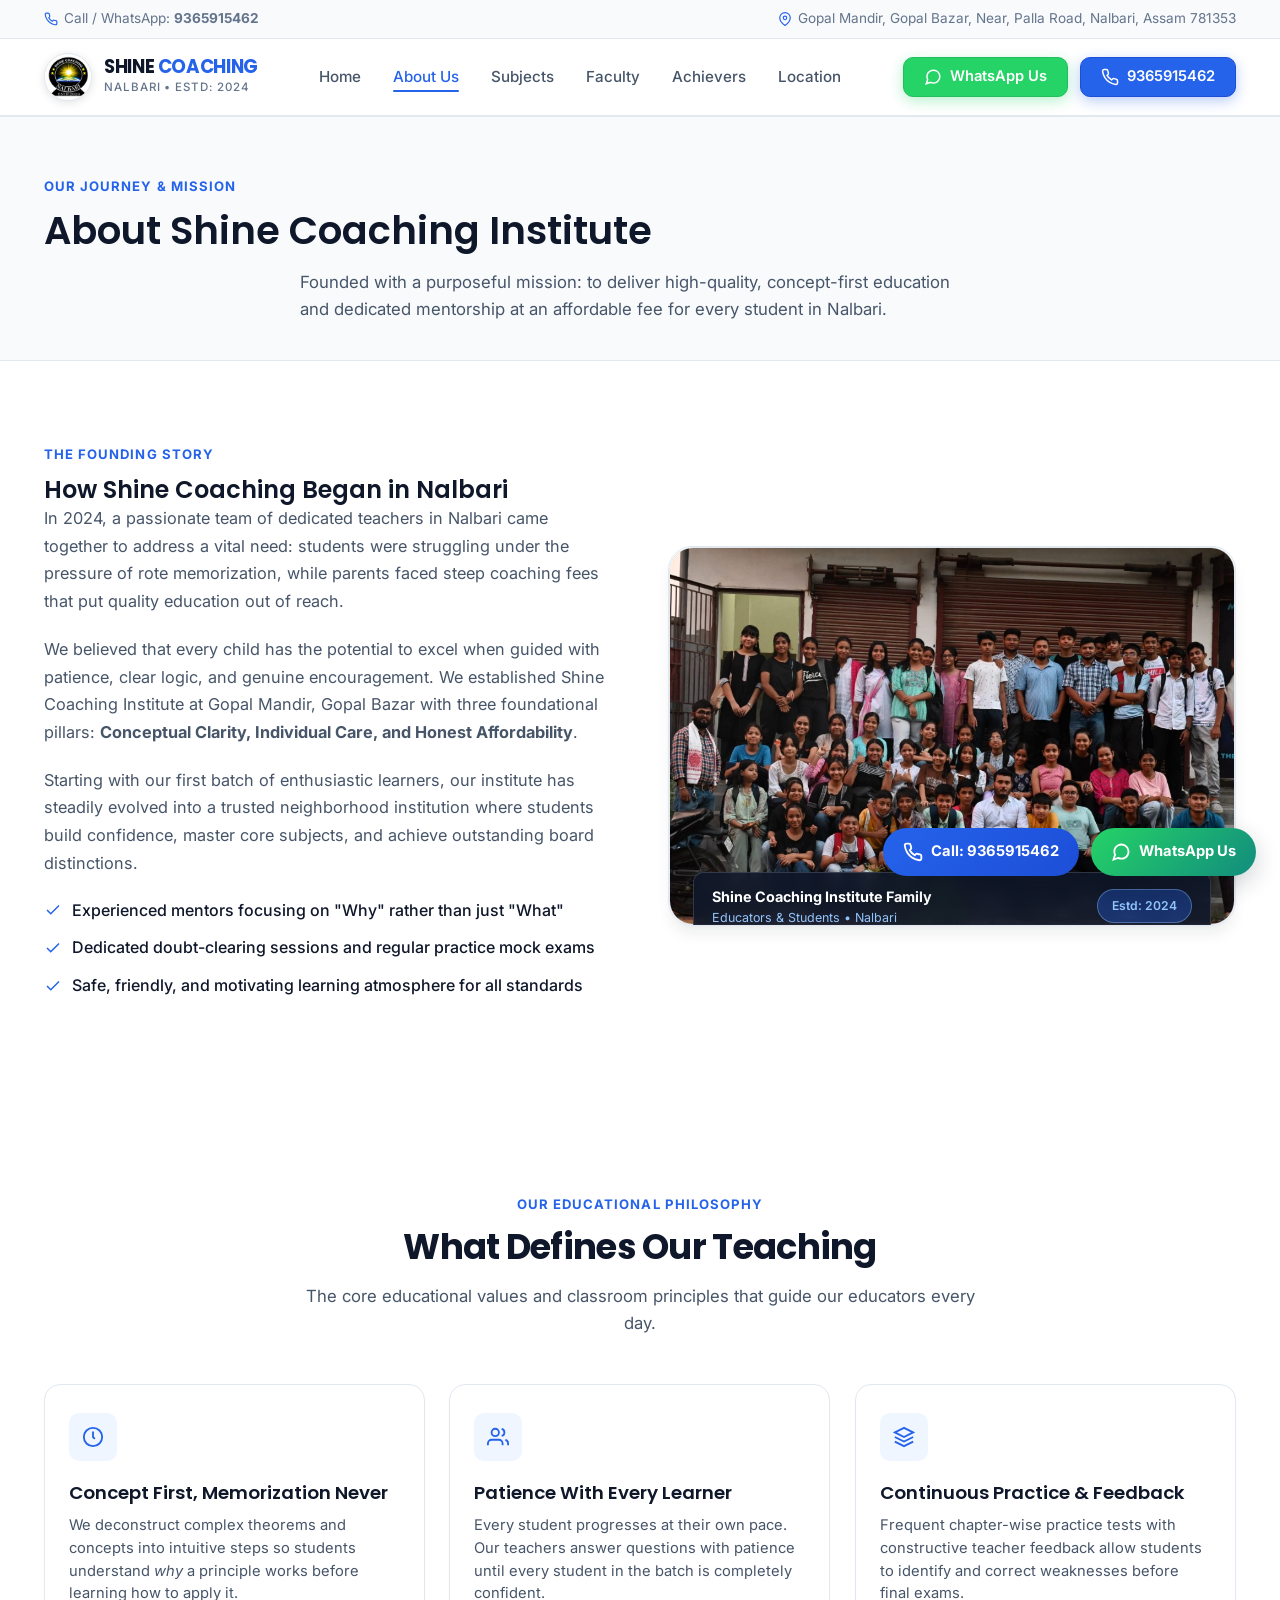
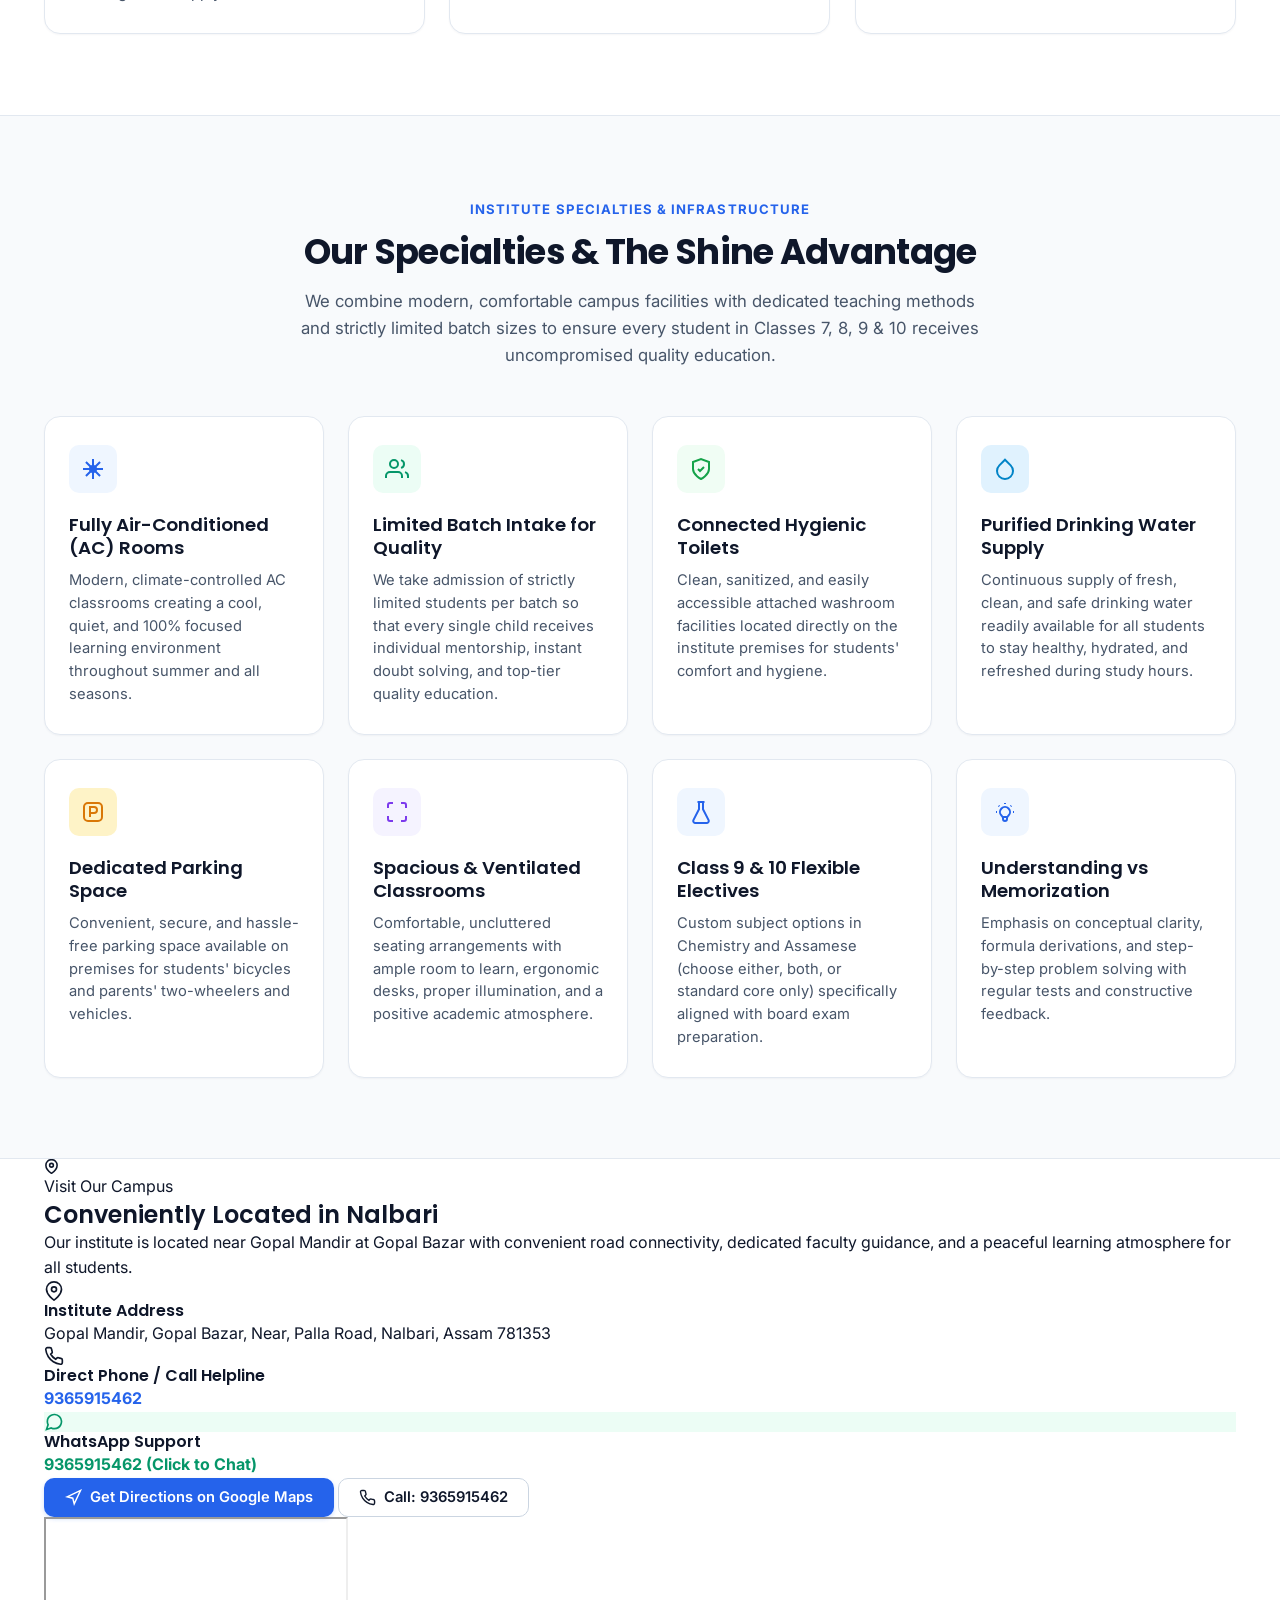
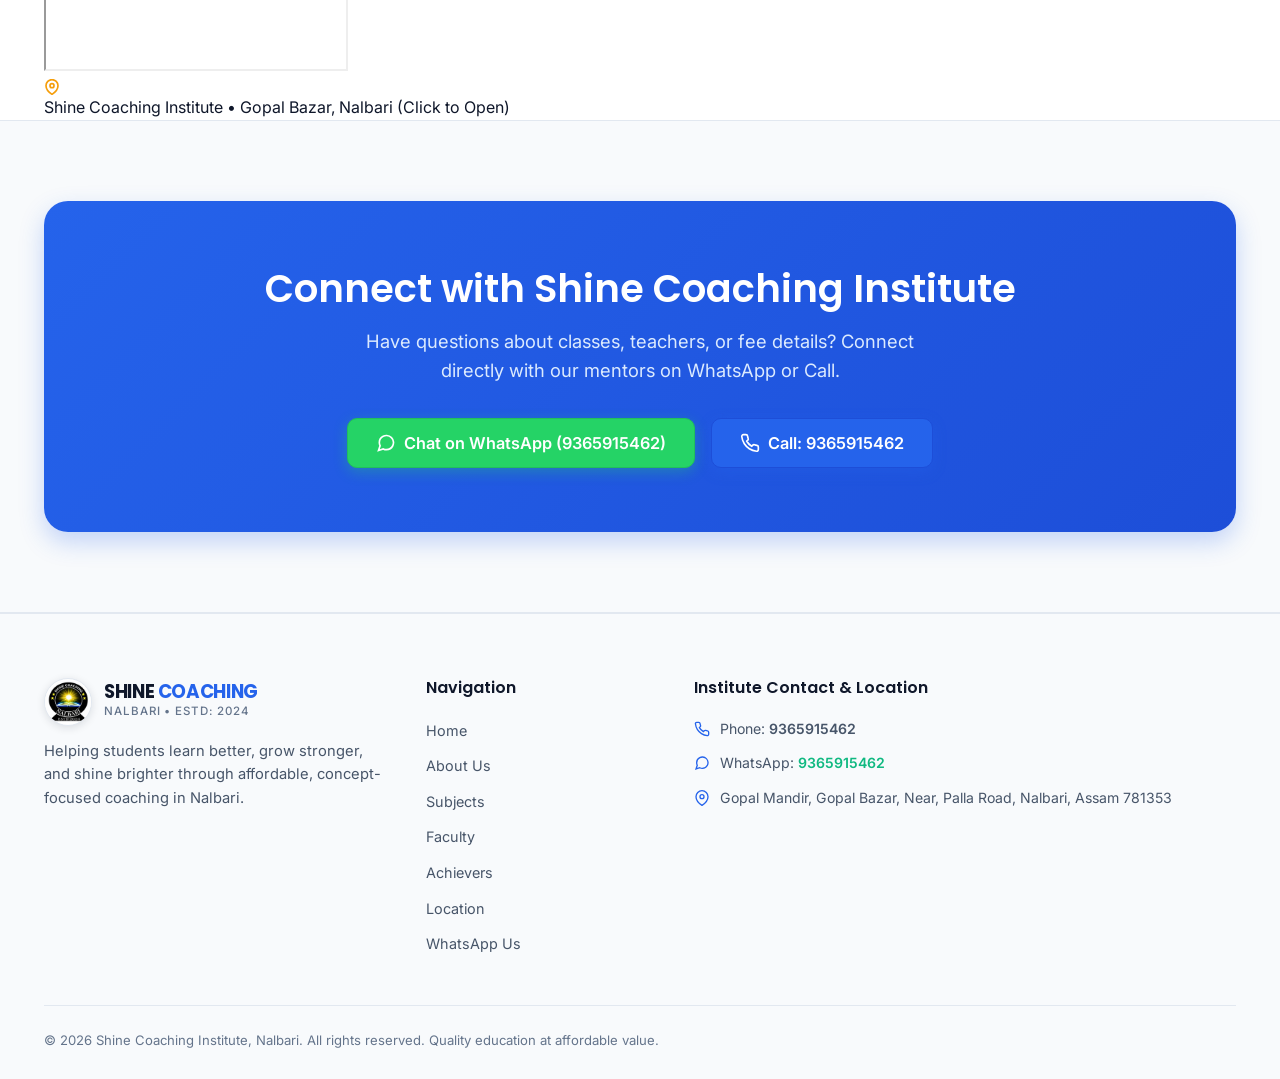
==== commit 8e05fa1e: "Add files via upload" ====
--- a/about.html
+++ b/about.html
@@ -3,10 +3,61 @@
 <head>
     <meta charset="UTF-8">
     <meta name="viewport" content="width=device-width, initial-scale=1.0">
-    <title>About Us - Shine Coaching Institute, Nalbari</title>
-    <meta name="description" content="Learn about Shine Coaching Institute in Nalbari, our founding story, dedicated educators, teaching philosophy, and commitment to affordable, concept-first quality education.">
+    <title>About Us | Shine Coaching Institute Nalbari - Mission, Faculty &amp; Story</title>
+    <meta name="description" content="Discover the story of Shine Coaching Institute in Nalbari, Assam. Founded in 2024 to deliver high-quality, concept-first education and dedicated mentorship at an affordable fee.">
+    <meta name="robots" content="index, follow">
+    <link rel="canonical" href="https://shine-coaching-institute2.vercel.app/about.html">
+
+    <!-- Open Graph / Facebook / WhatsApp -->
+    <meta property="og:type" content="article">
+    <meta property="og:url" content="https://shine-coaching-institute2.vercel.app/about.html">
+    <meta property="og:title" content="About Us | Shine Coaching Institute Nalbari">
+    <meta property="og:description" content="Learn about our founding story, teaching philosophy, AC campus facilities, and dedicated mentors at Shine Coaching Institute, Nalbari, Assam.">
+    <meta property="og:image" content="https://shine-coaching-institute2.vercel.app/assets/images/about_teachers.jpg">
+    <meta property="og:site_name" content="Shine Coaching Institute Nalbari">
+    <meta property="og:locale" content="en_IN">
+
+    <!-- Twitter Card -->
+    <meta name="twitter:card" content="summary_large_image">
+    <meta name="twitter:url" content="https://shine-coaching-institute2.vercel.app/about.html">
+    <meta name="twitter:title" content="About Us | Shine Coaching Institute Nalbari">
+    <meta name="twitter:description" content="Our founding mission, expert mentors, and educational philosophy in Nalbari, Assam.">
+    <meta name="twitter:image" content="https://shine-coaching-institute2.vercel.app/assets/images/about_teachers.jpg">
+
     <link rel="stylesheet" href="css/main.css">
     <link rel="icon" type="image/png" href="assets/images/logo.png">
+
+    <!-- Structured Data (Schema.org / BreadcrumbList) -->
+    <script type="application/ld+json">
+    {
+      "@context": "https://schema.org",
+      "@type": "BreadcrumbList",
+      "itemListElement": [
+        {
+          "@type": "ListItem",
+          "position": 1,
+          "name": "Home",
+          "item": "https://shine-coaching-institute2.vercel.app/"
+        },
+        {
+          "@type": "ListItem",
+          "position": 2,
+          "name": "About Us",
+          "item": "https://shine-coaching-institute2.vercel.app/about.html"
+        }
+      ]
+    }
+    </script>
+
+    <!-- Google tag (gtag.js) -->
+    <script async src="https://www.googletagmanager.com/gtag/js?id=G-TQLQ5SBEQ4"></script>
+    <script>
+      window.dataLayer = window.dataLayer || [];
+      function gtag(){dataLayer.push(arguments);}
+      gtag('js', new Date());
+
+      gtag('config', 'G-TQLQ5SBEQ4');
+    </script>
 </head>
 <body>
 
@@ -315,7 +366,7 @@
                     </div>
 
                     <div class="location-actions-group">
-                        <a href="https://www.google.com/maps/dir/?api=1&destination=Gopal+Mandir,+Gopal+Bazar,+Near+Palla+Road,+Nalbari,+Assam+781353" target="_blank" rel="noopener noreferrer" class="btn btn-primary">
+                        <a href="https://www.google.com/maps/search/?api=1&query=Shine+Coaching+Institute,+Gopal+Bazar,+Nalbari,+Assam" target="_blank" rel="noopener noreferrer" class="btn btn-primary">
                             <svg width="17" height="17" viewBox="0 0 24 24" fill="none" stroke="currentColor" stroke-width="2"><polygon points="3 11 22 2 13 21 11 13 3 11"></polygon></svg>
                             Get Directions on Google Maps
                         </a>
@@ -327,9 +378,9 @@
                 </div>
 
                 <!-- Google Map Embed Container -->
-                <div class="map-container-box reveal-right">
+                <div class="map-container-box reveal-right" style="cursor: pointer;" onclick="window.open('https://www.google.com/maps/search/?api=1&query=Shine+Coaching+Institute,+Gopal+Bazar,+Nalbari,+Assam', '_blank')">
                     <iframe 
-                        src="https://maps.google.com/maps?q=Gopal+Mandir,+Gopal+Bazar,+Near+Palla+Road,+Nalbari,+Assam+781353&t=&z=16&ie=UTF8&iwloc=&output=embed" 
+                        src="https://maps.google.com/maps?q=Shine+Coaching+Institute,+Gopal+Bazar,+Nalbari,+Assam&t=&z=16&ie=UTF8&iwloc=&output=embed" 
                         loading="lazy" 
                         allowfullscreen="" 
                         referrerpolicy="no-referrer-when-downgrade"
@@ -337,7 +388,7 @@
                     </iframe>
                     <div class="map-badge-overlay">
                         <svg width="16" height="16" viewBox="0 0 24 24" fill="none" stroke="#F59E0B" stroke-width="2.5"><path d="M21 10c0 7-9 13-9 13s-9-6-9-13a9 9 0 0 1 18 0z"></path><circle cx="12" cy="10" r="3"></circle></svg>
-                        <span>Shine Coaching • Gopal Bazar, Nalbari</span>
+                        <span>Shine Coaching Institute • Gopal Bazar, Nalbari (Click to Open)</span>
                     </div>
                 </div>
             </div>
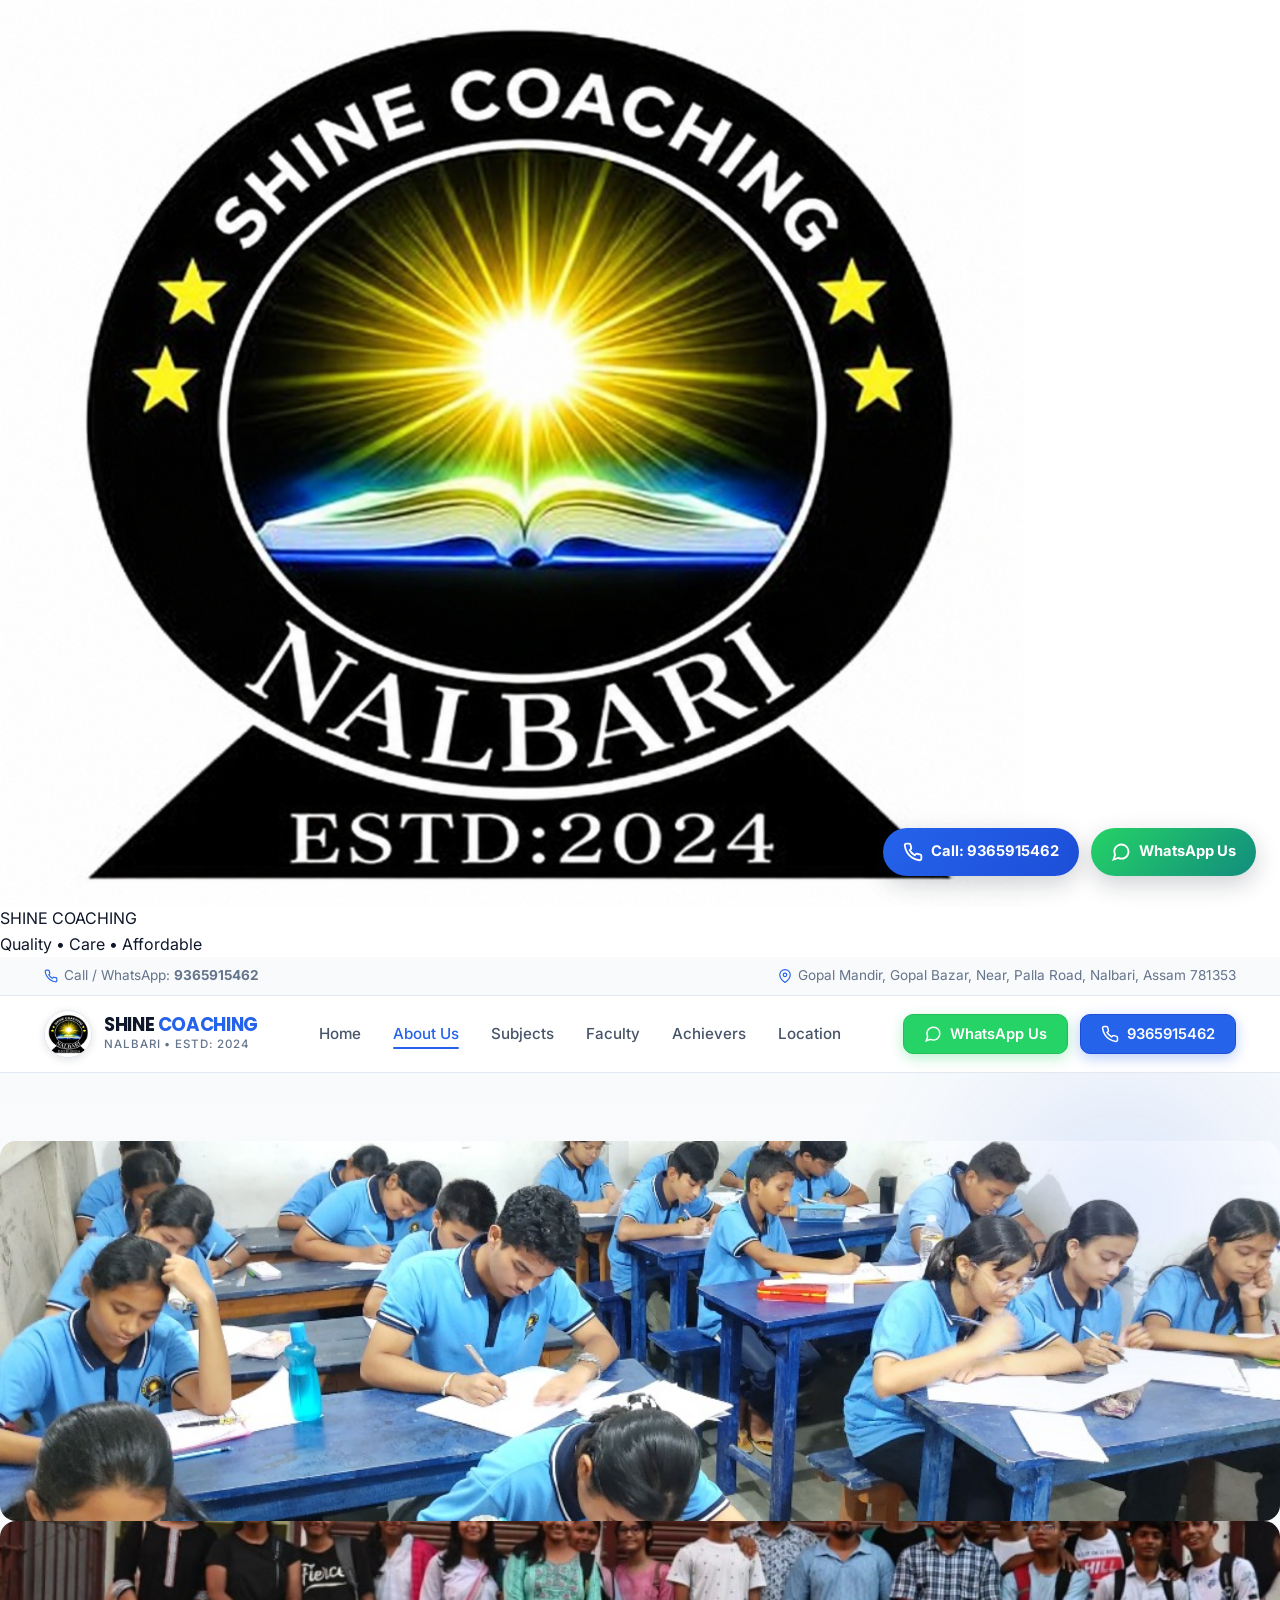
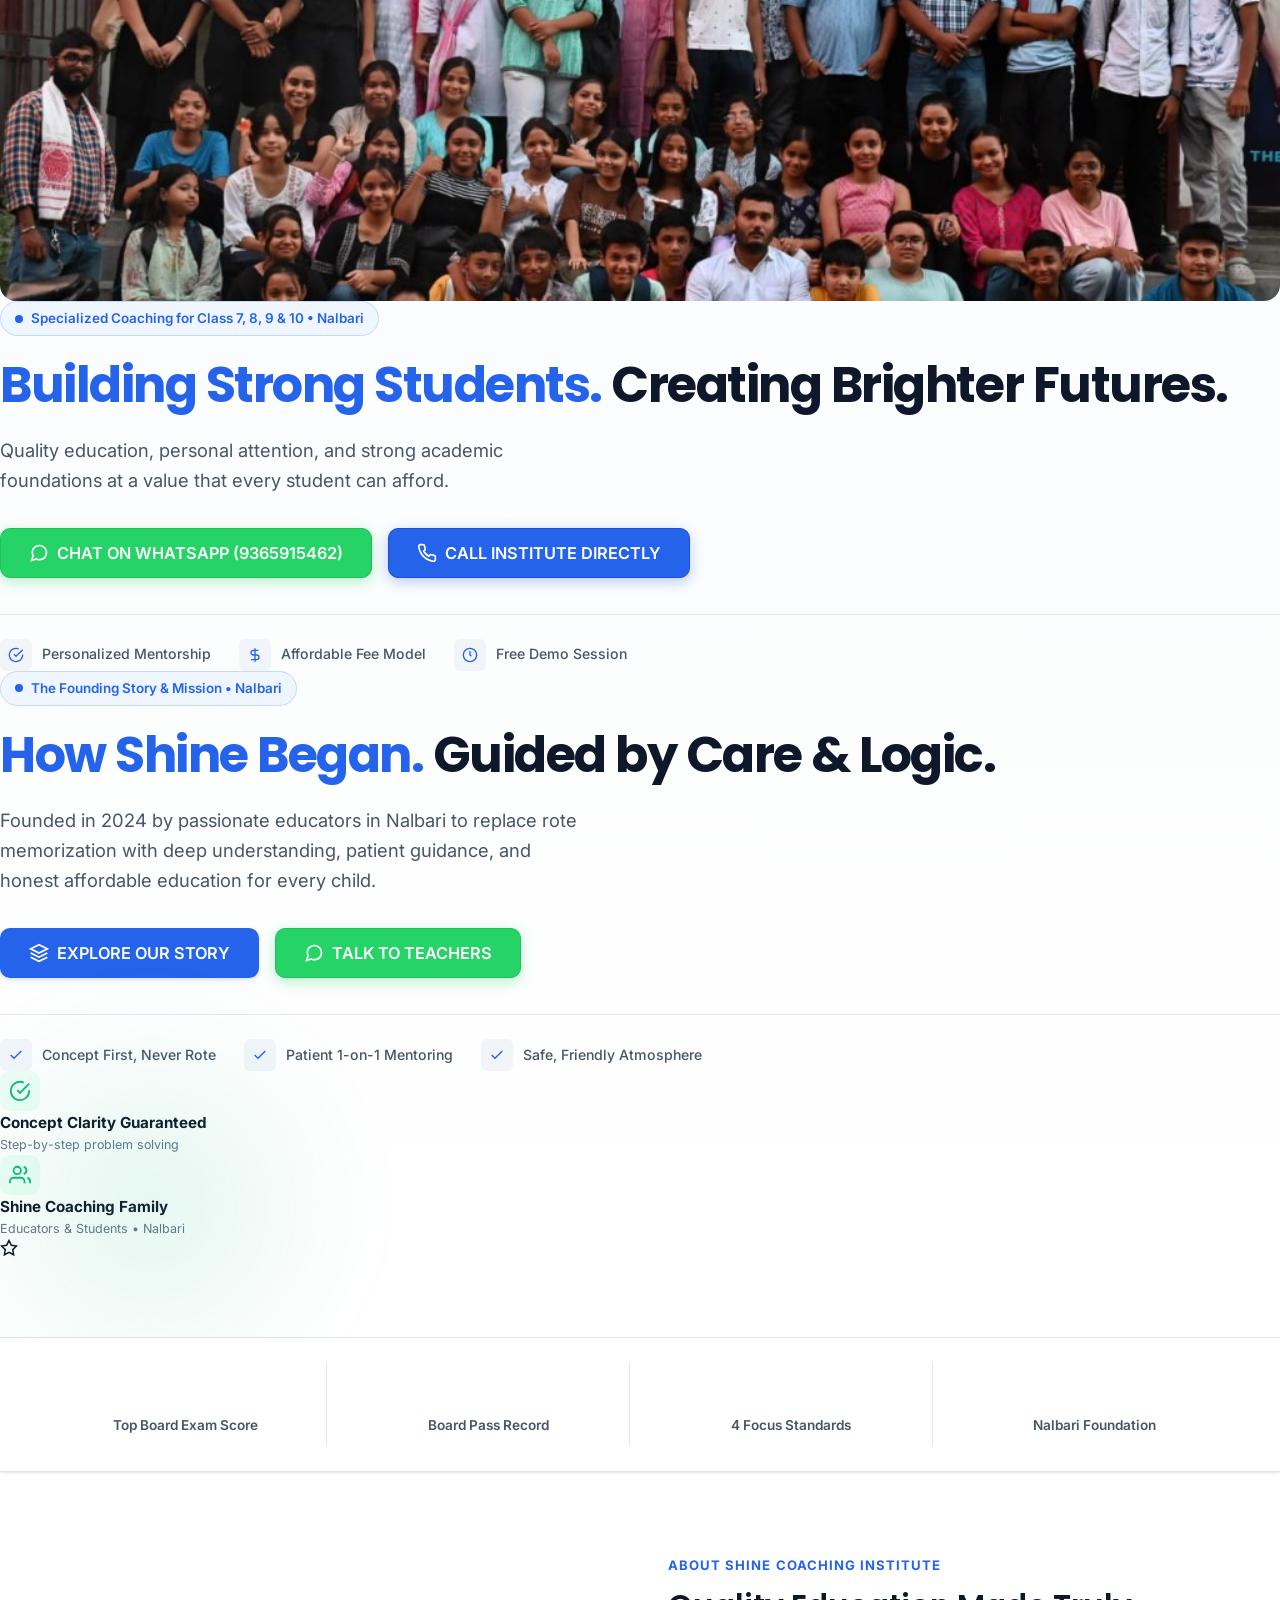
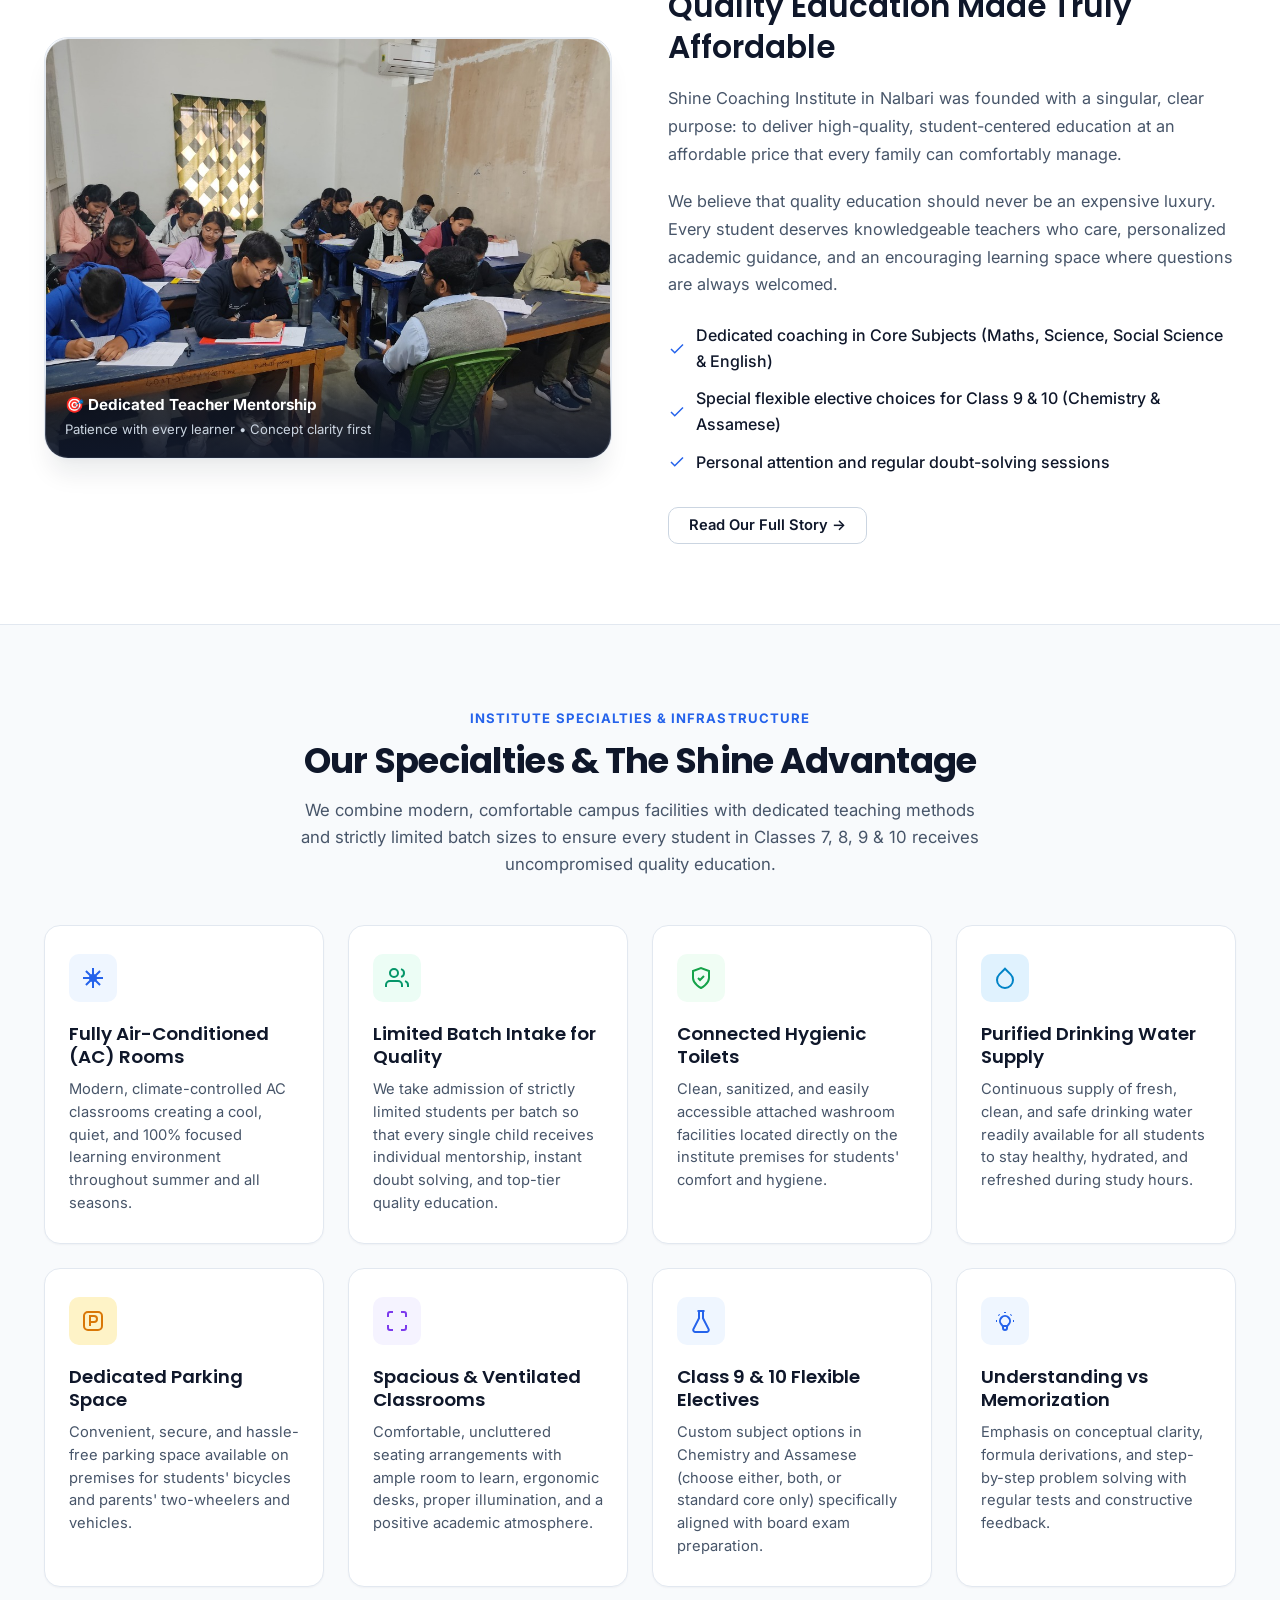
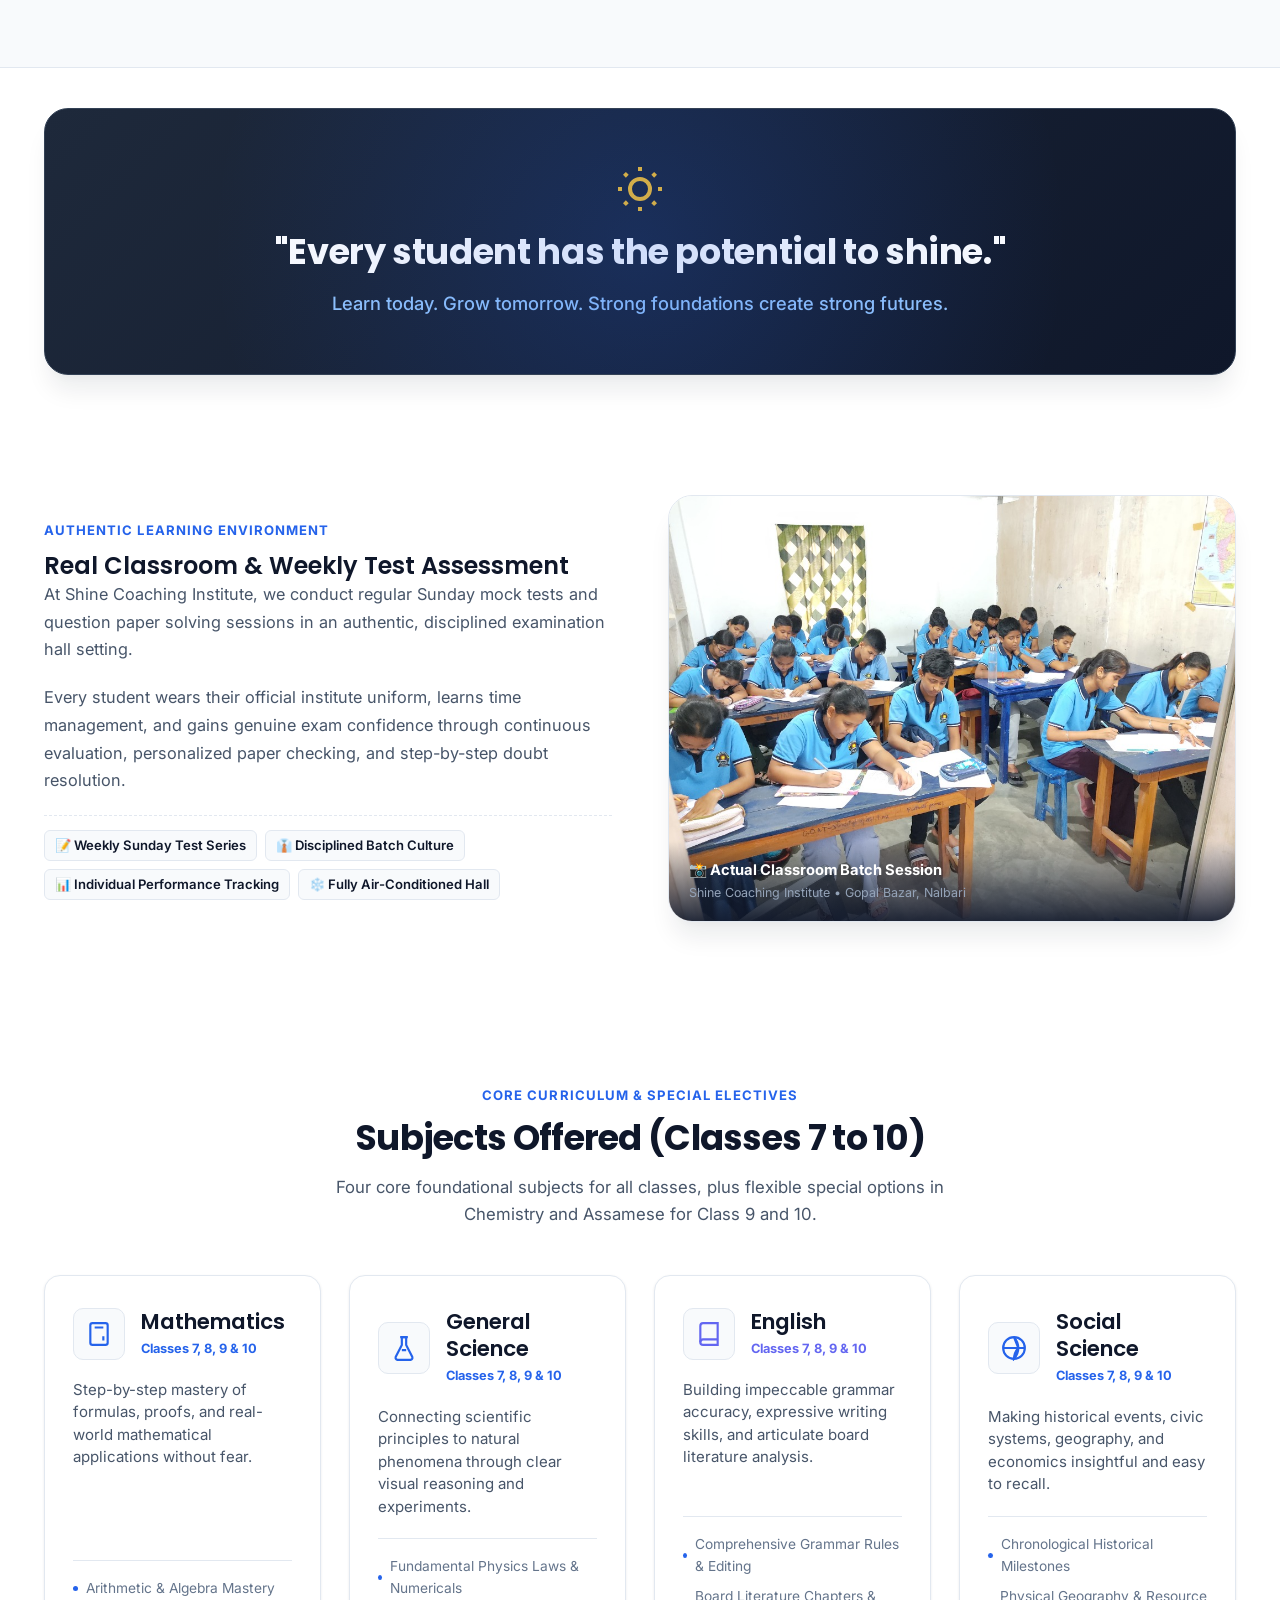
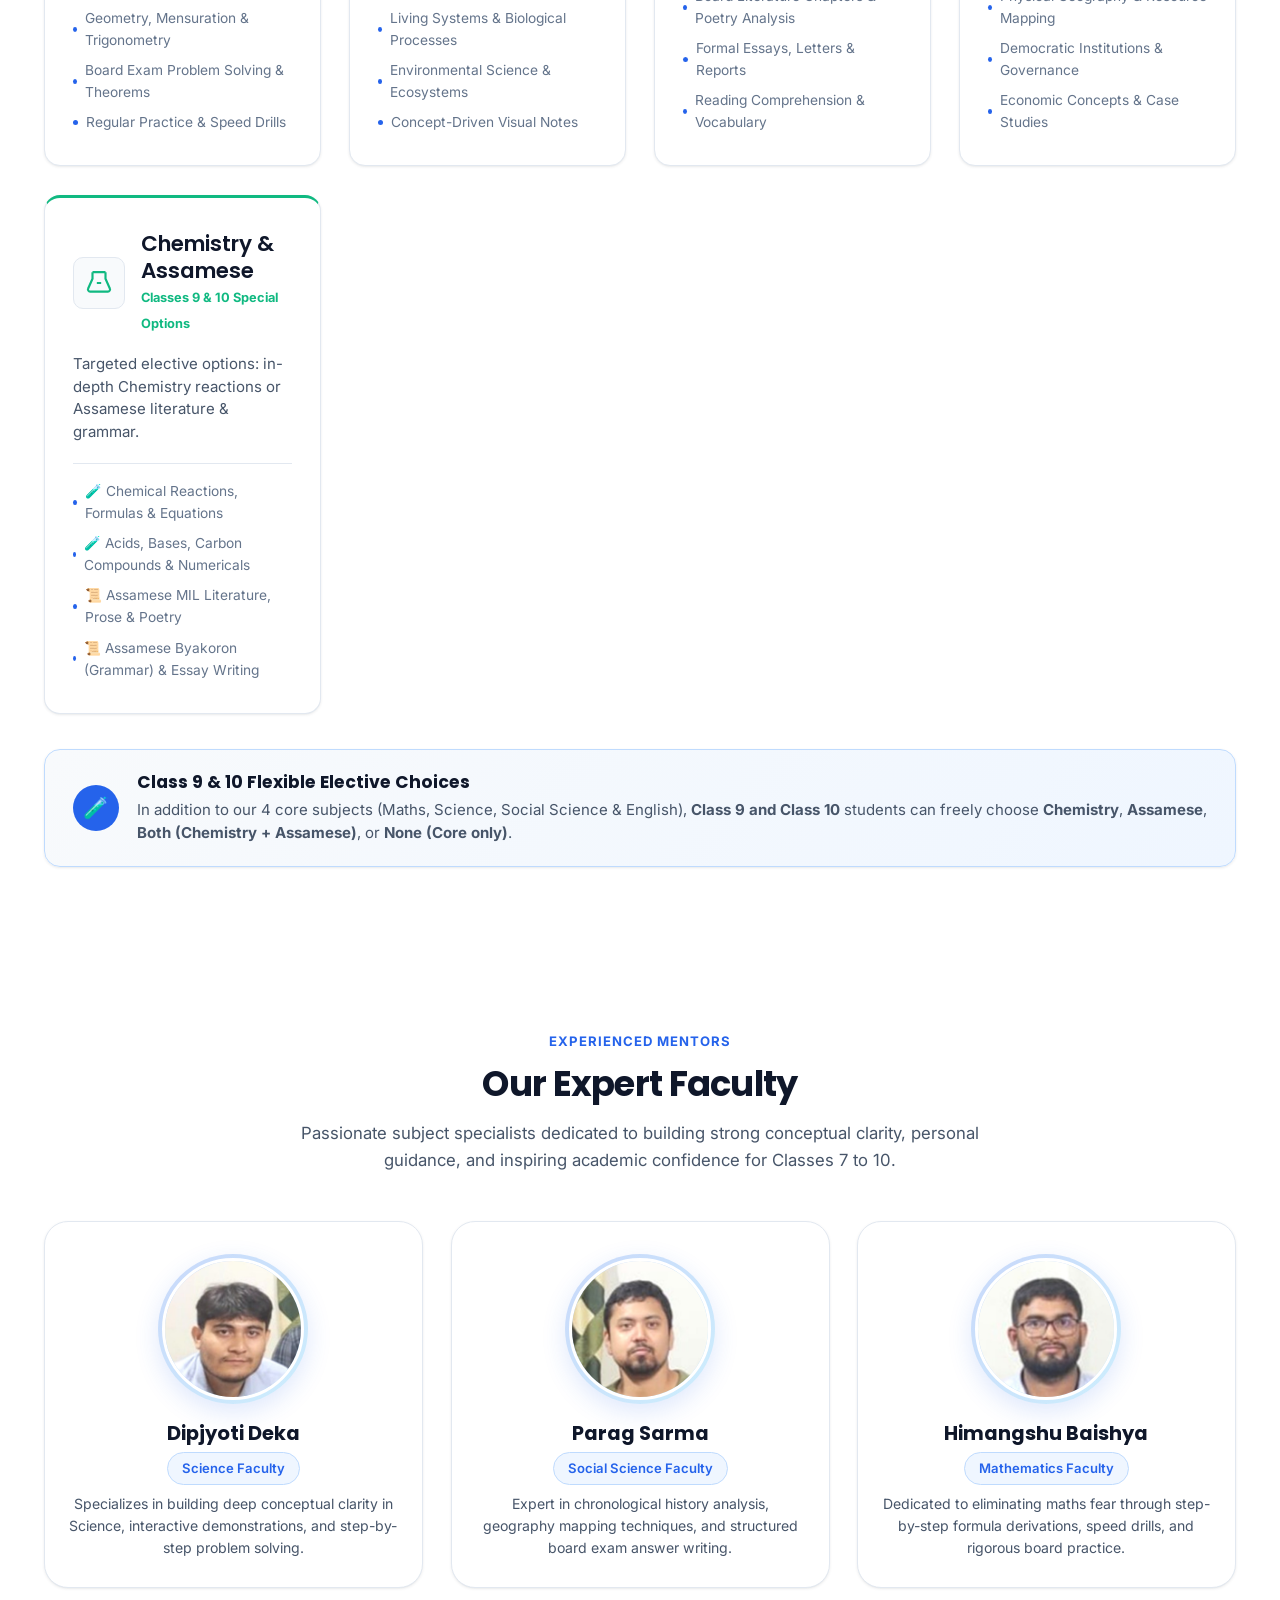
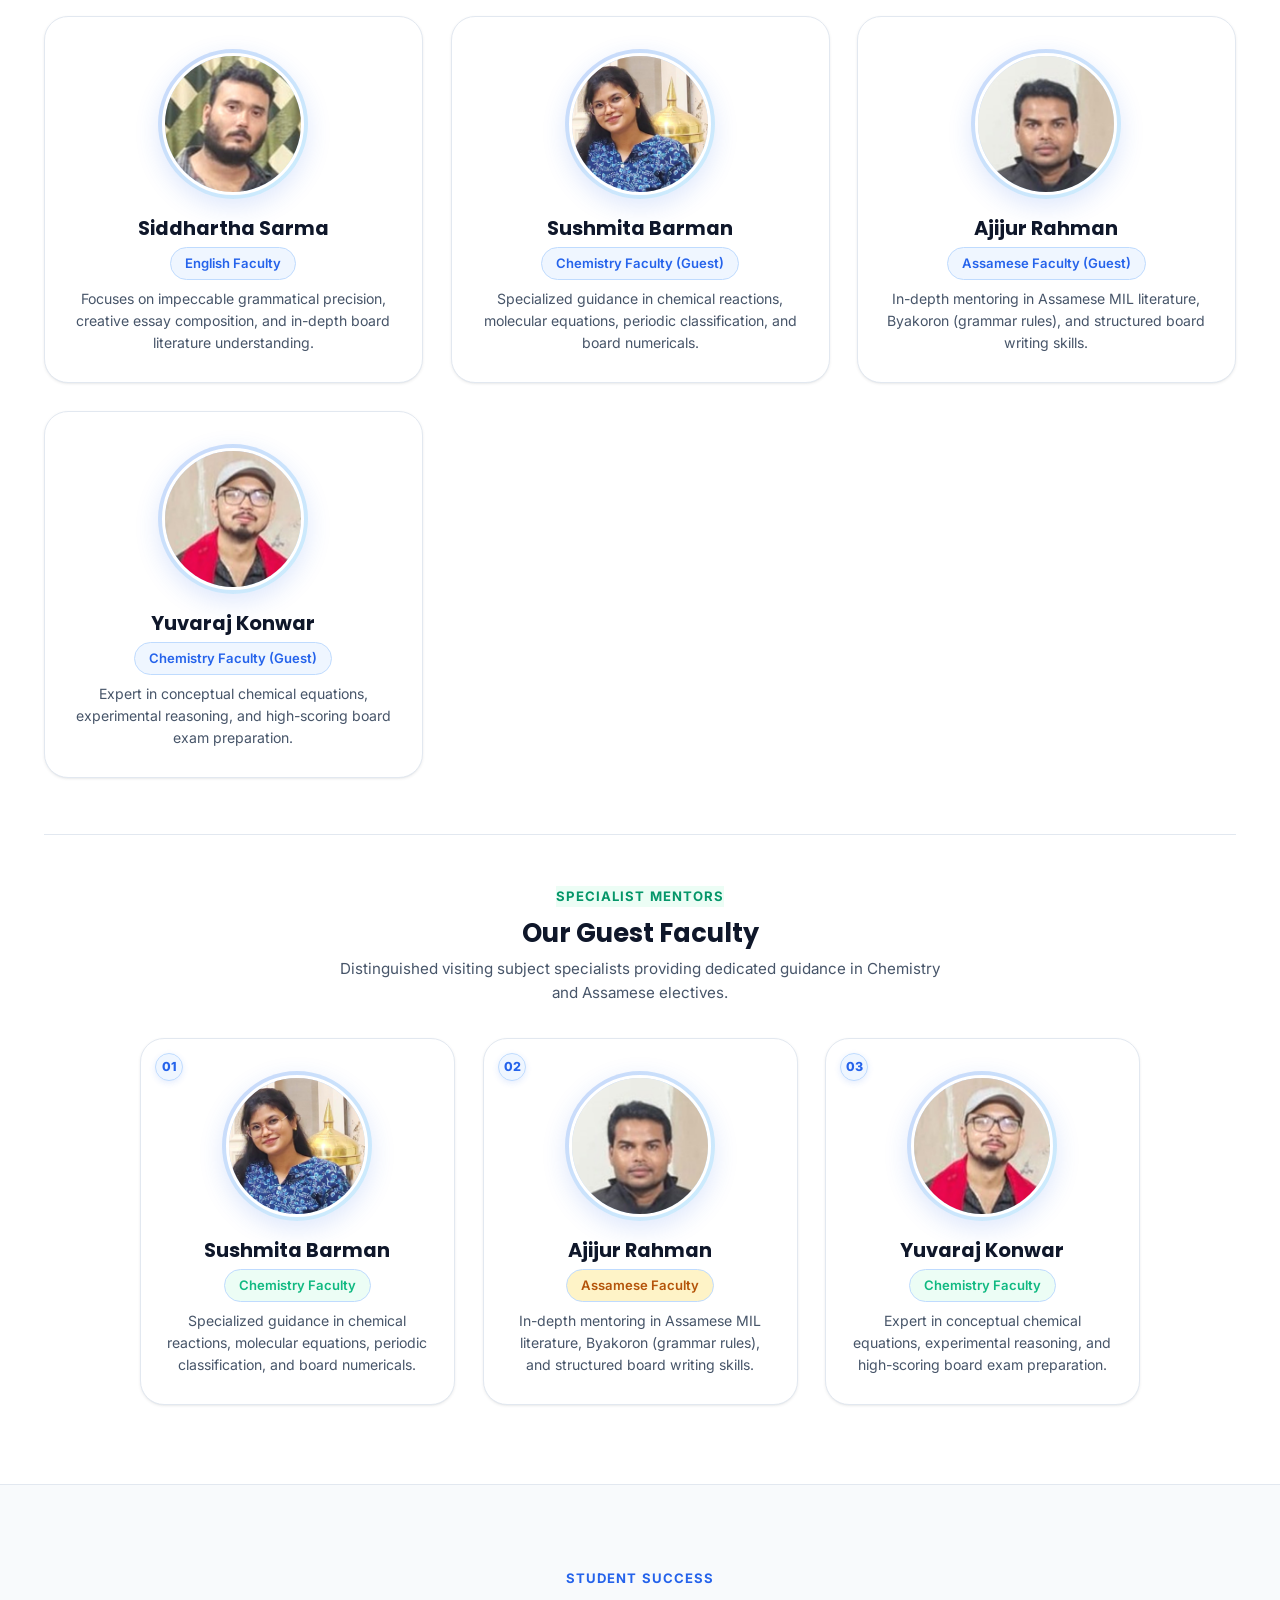
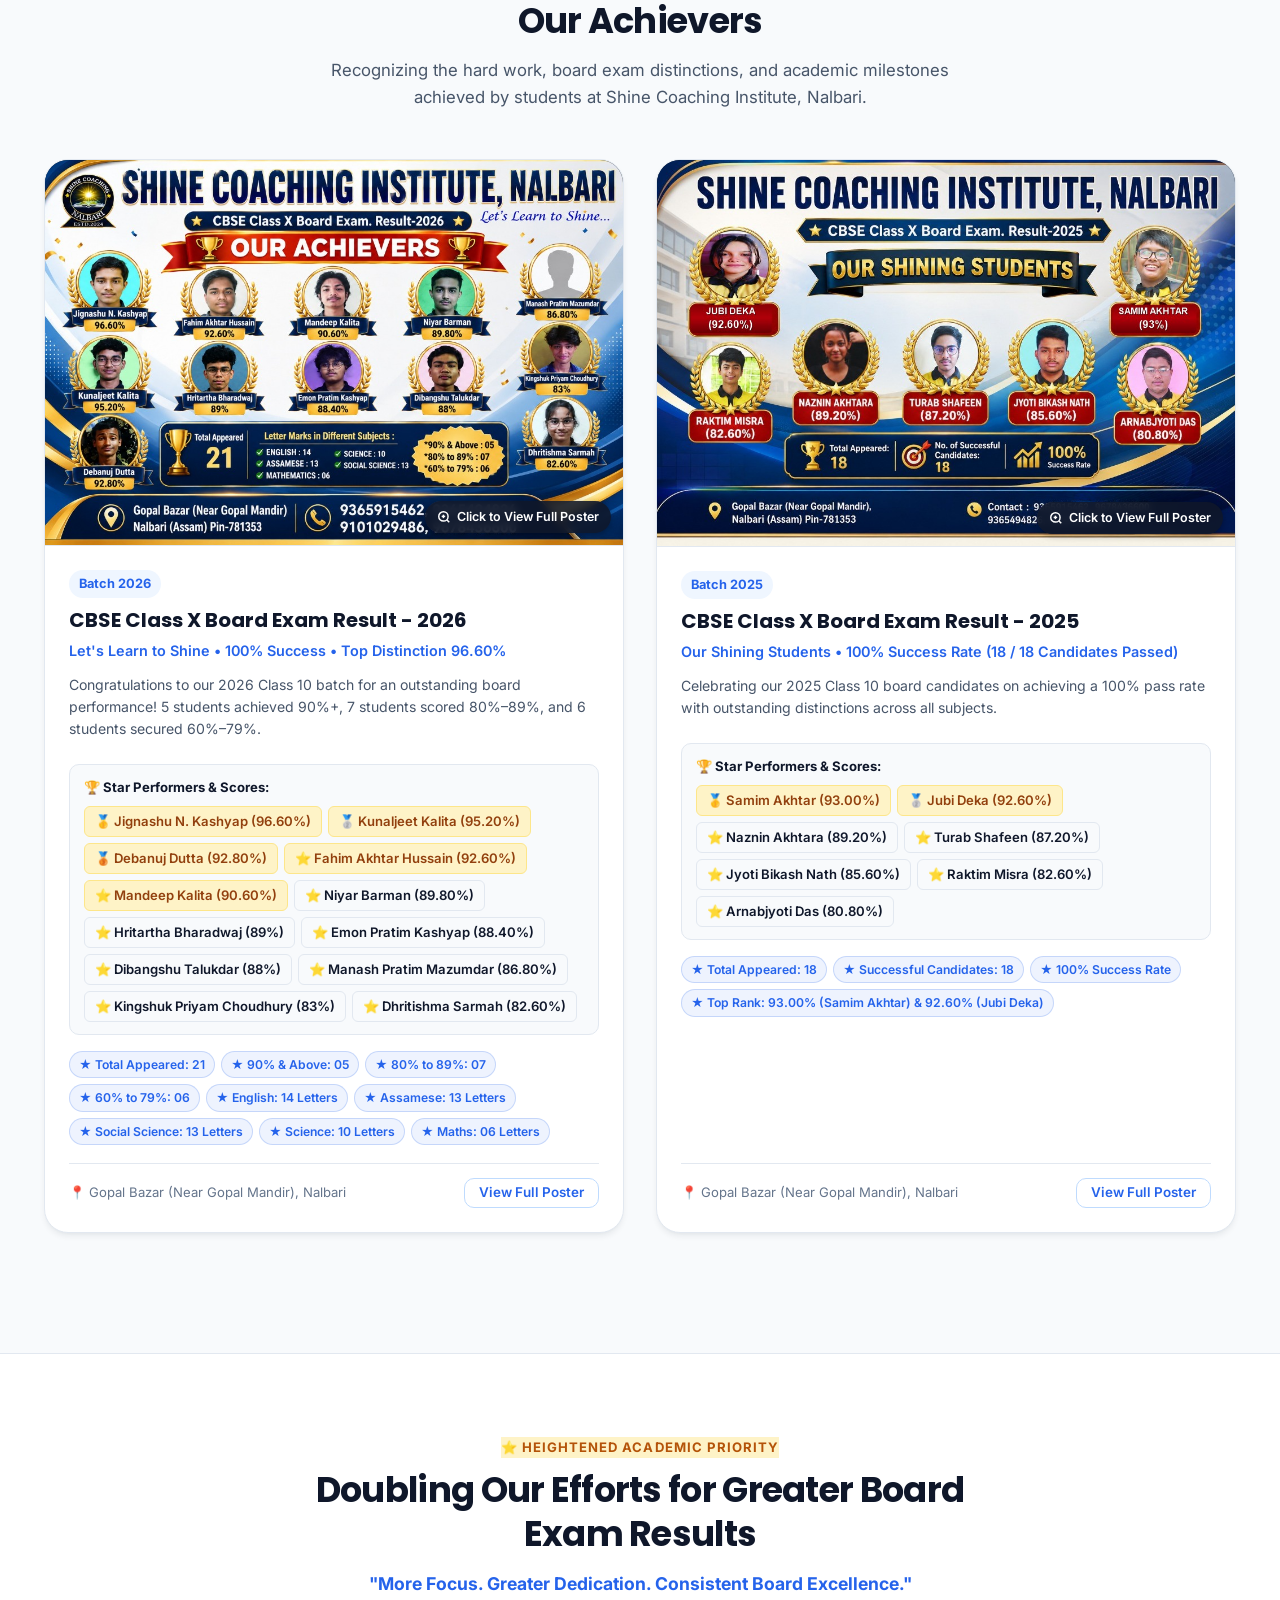
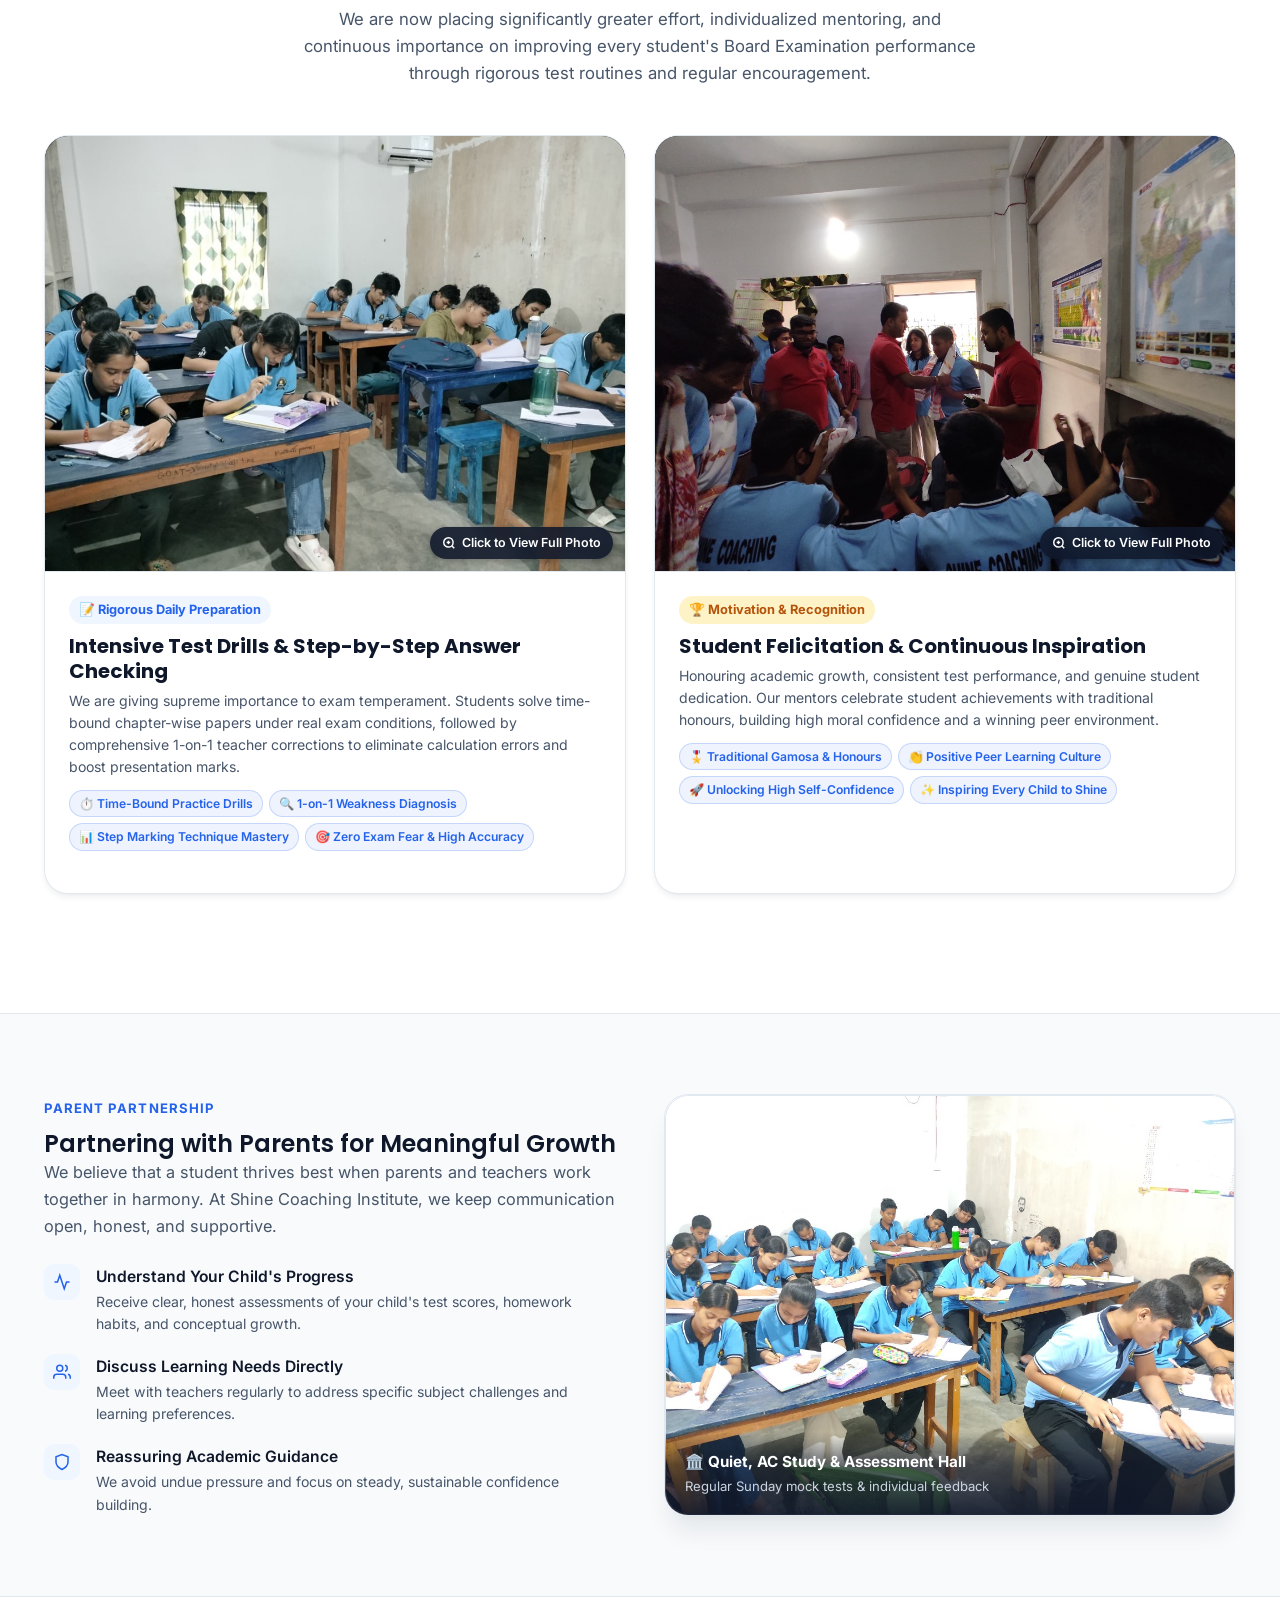
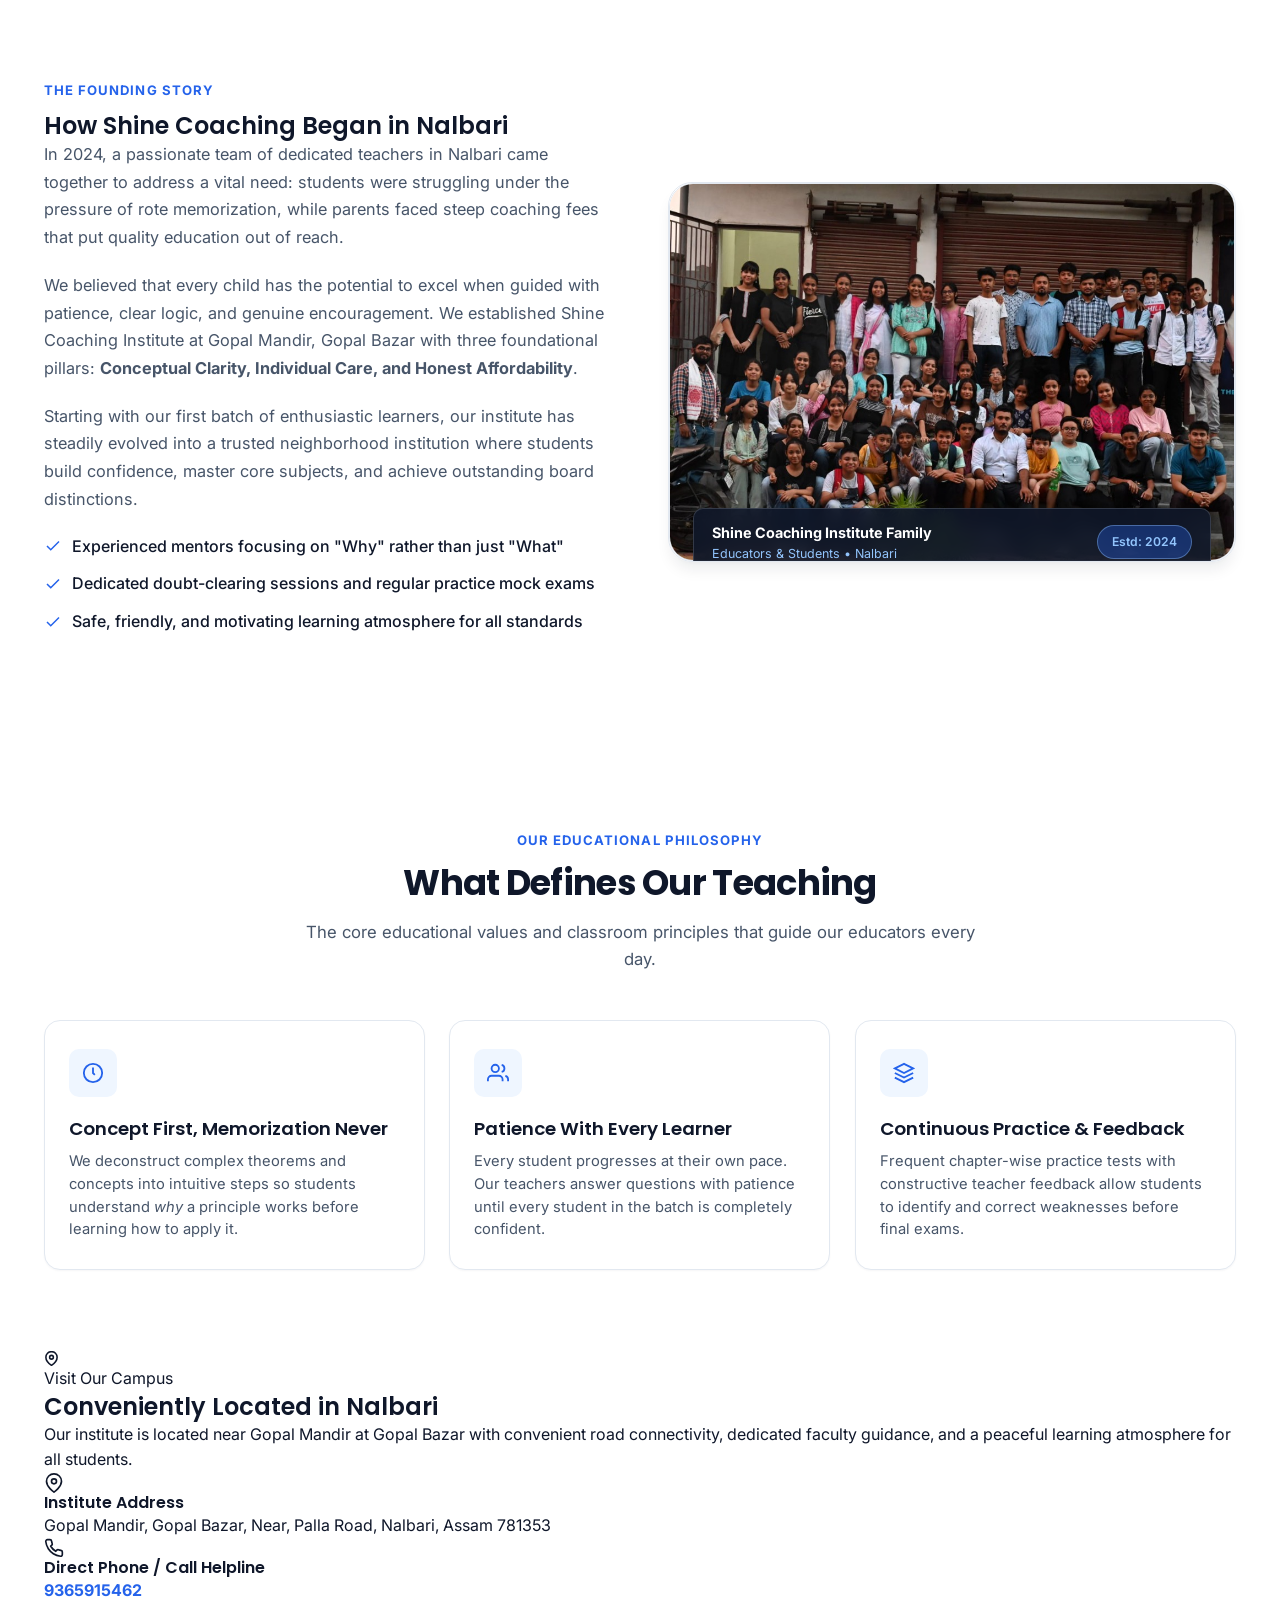
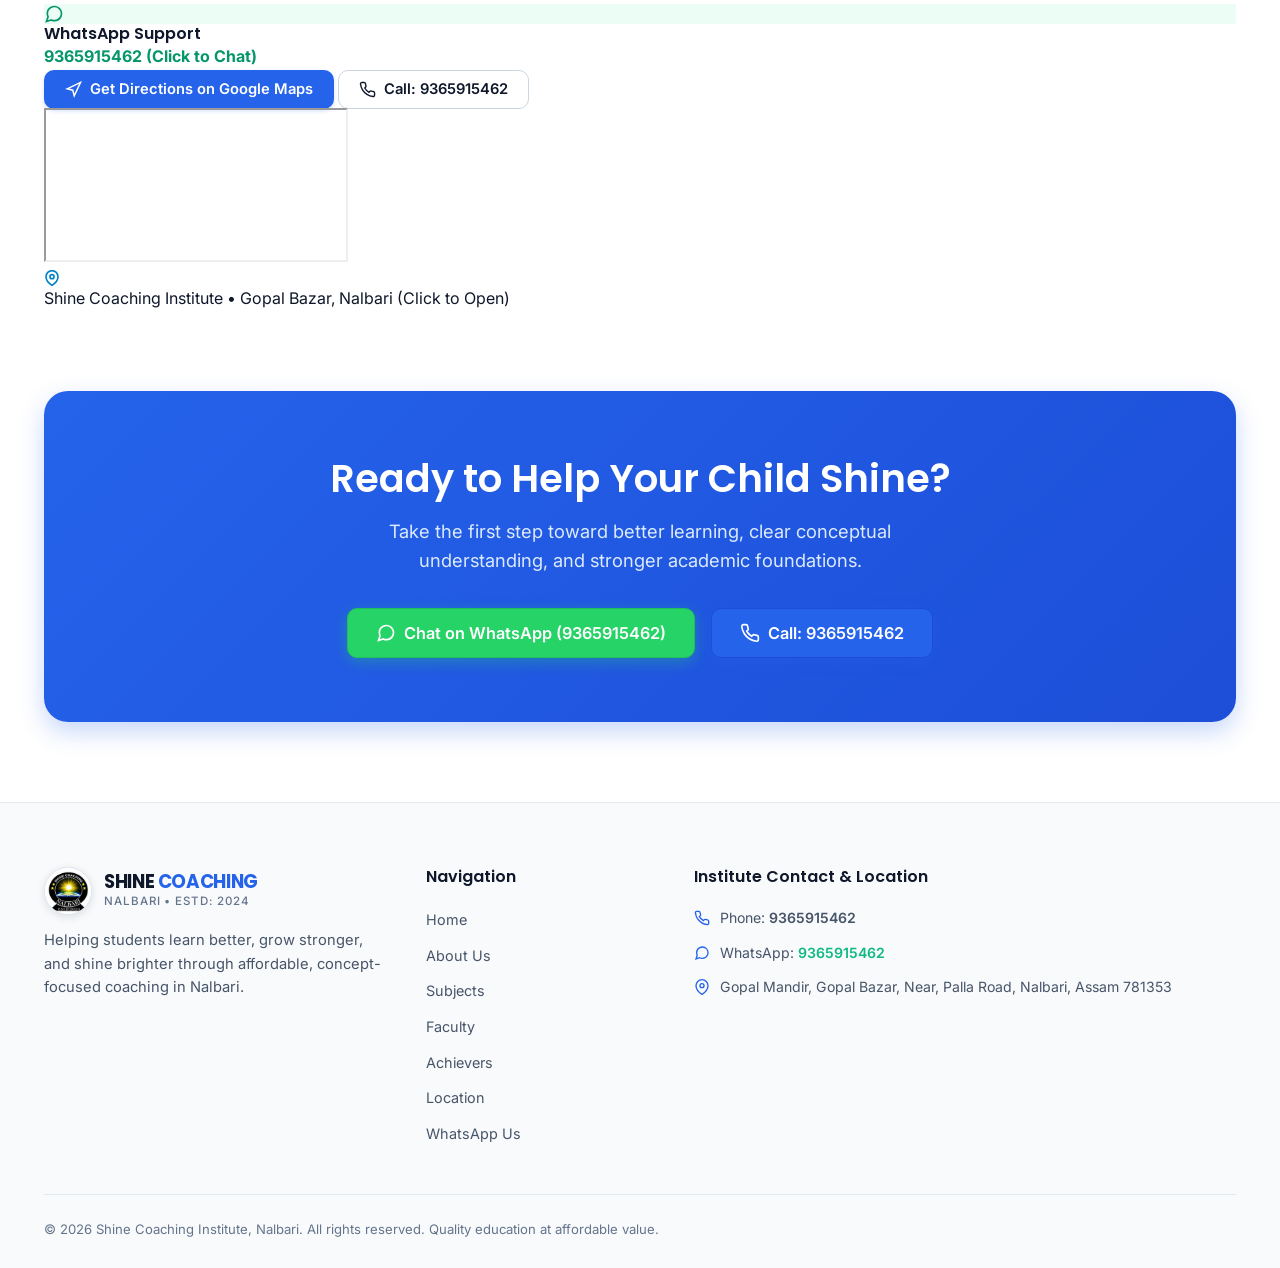
==== commit f43235fa: "Add files via upload" ====
--- a/about.html
+++ b/about.html
@@ -25,6 +25,8 @@
     <meta name="twitter:image" content="https://shine-coaching-institute2.vercel.app/assets/images/about_teachers.jpg">
 
     <link rel="stylesheet" href="css/main.css">
+    <link rel="stylesheet" href="css/page-load.css">
+    <link rel="stylesheet" href="css/page-morph.css">
     <link rel="icon" type="image/png" href="assets/images/logo.png">
 
     <!-- Structured Data (Schema.org / BreadcrumbList) -->
@@ -49,6 +51,12 @@
     }
     </script>
 
+    <script>
+        if (sessionStorage.getItem('shine_preloader_shown')) {
+            document.documentElement.classList.add('preloader-bypassed');
+        }
+    </script>
+
     <!-- Google tag (gtag.js) -->
     <script async src="https://www.googletagmanager.com/gtag/js?id=G-TQLQ5SBEQ4"></script>
     <script>
@@ -59,10 +67,26 @@
       gtag('config', 'G-TQLQ5SBEQ4');
     </script>
 </head>
-<body>
-
-    <!-- Top Info Bar -->
-    <div class="top-bar">
+<body data-initial-mode="about">
+
+    <!-- PRELOADER CHOREOGRAPHY (Logo -> Expanding Line -> Content Fade) -->
+    <div id="site-preloader">
+        <div class="preloader-content">
+            <img src="assets/images/logo.png" alt="Shine Coaching Institute Logo" class="preloader-logo">
+            <div class="preloader-title">SHINE <span>COACHING</span></div>
+            <div class="preloader-sub">Quality • Care • Affordable</div>
+            <div class="preloader-line-container">
+                <div class="preloader-line-bar"></div>
+            </div>
+        </div>
+    </div>
+
+    <!-- ==========================================================================
+         TOP HEADER OVERLAY (SEAMLESSLY FLOATING OVER FULL-COVER HERO)
+         ========================================================================== -->
+    <header class="site-header-overlay" id="siteHeader">
+        <!-- Top Info Bar -->
+        <div class="top-bar">
         <div class="container top-bar-inner">
             <div class="top-bar-item">
                 <svg viewBox="0 0 24 24" fill="none" stroke="currentColor" stroke-width="2"><path d="M22 16.92v3a2 2 0 0 1-2.18 2 19.79 19.79 0 0 1-8.63-3.07 19.5 19.5 0 0 1-6-6 19.79 19.79 0 0 1-3.07-8.67A2 2 0 0 1 4.11 2h3a2 2 0 0 1 2 1.72 12.84 12.84 0 0 0 .7 2.81 2 2 0 0 1-.45 2.11L8.09 9.91a16 16 0 0 0 6 6l1.27-1.27a2 2 0 0 1 2.11-.45 12.84 12.84 0 0 0 2.81.7A2 2 0 0 1 22 16.92z"></path></svg>
@@ -92,9 +116,9 @@
             <ul class="nav-links">
                 <li><a href="index.html" class="nav-link">Home</a></li>
                 <li><a href="about.html" class="nav-link active">About Us</a></li>
-                <li><a href="index.html#subjects" class="nav-link">Subjects</a></li>
-                <li><a href="index.html#faculty" class="nav-link">Faculty</a></li>
-                <li><a href="index.html#achievers" class="nav-link">Achievers</a></li>
+                <li><a href="#subjects" class="nav-link">Subjects</a></li>
+                <li><a href="#faculty" class="nav-link">Faculty</a></li>
+                <li><a href="#achievers" class="nav-link">Achievers</a></li>
                 <li><a href="#location" class="nav-link">Location</a></li>
             </ul>
 
@@ -118,9 +142,9 @@
         <div class="mobile-drawer" id="mobileDrawer">
             <a href="index.html" class="nav-link">Home</a>
             <a href="about.html" class="nav-link active">About Us</a>
-            <a href="index.html#subjects" class="nav-link">Subjects</a>
-            <a href="index.html#faculty" class="nav-link">Faculty</a>
-            <a href="index.html#achievers" class="nav-link">Achievers</a>
+            <a href="#subjects" class="nav-link">Subjects</a>
+            <a href="#faculty" class="nav-link">Faculty</a>
+            <a href="#achievers" class="nav-link">Achievers</a>
             <a href="#location" class="nav-link">Location</a>
             <div class="mobile-actions">
                 <a href="https://wa.me/919365915462?text=Hello%20Shine%20Coaching%20Institute%2C%20I%20want%20to%20inquire%20about%20admissions%20and%20classes." target="_blank" rel="noopener noreferrer" class="btn btn-whatsapp" style="width:100%;">
@@ -134,107 +158,238 @@
             </div>
         </div>
     </nav>
-
-    <!-- ABOUT HERO HEADER -->
-    <header class="section section-alt" style="padding: 56px 0 36px;">
-        <div class="container text-center">
-            <span class="section-badge">Our Journey &amp; Mission</span>
-            <h1 style="font-size: 2.4rem; margin-bottom: 14px;">About Shine Coaching Institute</h1>
-            <p style="max-width: 680px; margin: 0 auto; color: var(--text-muted); font-size: 1.05rem; line-height: 1.65;">
-                Founded with a purposeful mission: to deliver high-quality, concept-first education and dedicated mentorship at an affordable fee for every student in Nalbari.
-            </p>
-        </div>
     </header>
 
-    <!-- SECTION 1: STORY OF SHINE COACHING -->
+    <!-- ==========================================================================
+     TRANSFORMER HERO SECTION (FULL-COVER HERO VIEWPORT & CLASSIC BOUNDARIES)
+     ========================================================================== -->
+    <header class="hero-section hero-fullcover-showcase" id="heroTransformer">
+        <!-- CLASSIC LUXURY TRANSFORMER CONTAINER (FULL VIEWPORT COVERAGE) -->
+        <div class="transformer-fullcover-container mode-about" id="transformerCardContainer">
+
+                <!-- 3D TRANSFORMER CARD (FULL-COVER IMAGE FLIP) -->
+                <div class="transformer-card-3d" id="transformerCard3D">
+                    <!-- FACE 1: HOME CLASSROOM -->
+                    <div class="transformer-face face-home">
+                        <img src="assets/images/hero_classroom.jpg" alt="Coaching classroom environment at Shine Coaching Institute, Nalbari" class="hero-main-img">
+                        <div class="hero-cover-cinematic-overlay"></div>
+                    </div>
+
+                    <!-- FACE 2: ABOUT TEACHERS & FAMILY -->
+                    <div class="transformer-face face-about">
+                        <img src="assets/images/about_teachers.jpg" alt="Teachers and Students of Shine Coaching Institute, Nalbari" class="hero-main-img">
+                        <div class="hero-cover-cinematic-overlay"></div>
+                    </div>
+                </div>
+
+                <!-- KINETIC CONTENT STAGE OVER FULL-COVER HERO -->
+                <div class="hero-cover-content-stage">
+                    <div class="hero-cover-inner">
+                        
+                        <!-- KINETIC TRANSFORMER TEXT STAGE -->
+                        <div class="transformer-text-container" id="transformerTextStage">
+                            
+                            <!-- PANE A: HOME STATE -->
+                            <div class="transformer-text-pane pane-home pane-inactive" id="paneHome">
+                                <div class="badge-pill classic-gold-pill">
+                                    <span class="badge-dot gold-dot"></span>
+                                    <span>Specialized Coaching for Class 7, 8, 9 &amp; 10 • Nalbari</span>
+                                </div>
+                                <h1 class="hero-title hero-cover-title" id="heroTitle">
+                                    <span class="highlight gold-highlight">Building Strong Students.</span> Creating Brighter Futures.
+                                </h1>
+                                <p class="hero-subtitle hero-cover-sub" id="heroSubtitle">
+                                    Quality education, personal attention, and strong academic foundations in Mathematics, Science, Social Science, English, with Class 9 &amp; 10 special options in Chemistry &amp; Assamese.
+                                </p>
+                                <div class="hero-cta-group">
+                                    <a href="https://wa.me/919365915462?text=Hello%20Shine%20Coaching%20Institute%2C%20I%20want%20to%20inquire%20about%20admissions%20and%20classes." target="_blank" rel="noopener noreferrer" class="btn btn-whatsapp btn-lg classic-whatsapp-btn">
+                                        <svg width="20" height="20" viewBox="0 0 24 24" fill="none" stroke="currentColor" stroke-width="2"><path d="M21 11.5a8.38 8.38 0 0 1-.9 3.8 8.5 8.5 0 0 1-7.6 4.7 8.38 8.38 0 0 1-3.8-.9L3 21l1.9-5.7a8.38 8.38 0 0 1-.9-3.8 8.5 8.5 0 0 1 4.7-7.6 8.38 8.38 0 0 1 3.8-.9h.5a8.48 8.48 0 0 1 8 8v.5z"></path></svg>
+                                        CHAT ON WHATSAPP (9365915462)
+                                    </a>
+                                    <a href="tel:9365915462" class="btn btn-call btn-lg classic-call-btn">
+                                        <svg width="20" height="20" viewBox="0 0 24 24" fill="none" stroke="currentColor" stroke-width="2"><path d="M22 16.92v3a2 2 0 0 1-2.18 2 19.79 19.79 0 0 1-8.63-3.07 19.5 19.5 0 0 1-6-6 19.79 19.79 0 0 1-3.07-8.67A2 2 0 0 1 4.11 2h3a2 2 0 0 1 2 1.72 12.84 12.84 0 0 0 .7 2.81 2 2 0 0 1-.45 2.11L8.09 9.91a16 16 0 0 0 6 6l1.27-1.27a2 2 0 0 1 2.11-.45 12.84 12.84 0 0 0 2.81.7A2 2 0 0 1 22 16.92z"></path></svg>
+                                        CALL INSTITUTE DIRECTLY
+                                    </a>
+                                </div>
+                                <div class="hero-trust-row hero-cover-trust">
+                                    <div class="trust-item classic-trust-item">
+                                        <div class="trust-icon gold-icon"><svg width="16" height="16" viewBox="0 0 24 24" fill="none" stroke="currentColor" stroke-width="2"><path d="M22 11.08V12a10 10 0 1 1-5.93-9.14"></path><polyline points="22 4 12 14.01 9 11.01"></polyline></svg></div>
+                                        <span>Personalized Mentorship</span>
+                                    </div>
+                                    <div class="trust-item classic-trust-item">
+                                        <div class="trust-icon gold-icon"><svg width="16" height="16" viewBox="0 0 24 24" fill="none" stroke="currentColor" stroke-width="2"><path d="M12 2v20M17 5H9.5a3.5 3.5 0 0 0 0 7h5a3.5 3.5 0 0 1 0 7H6"></path></svg></div>
+                                        <span>Affordable Fee Model</span>
+                                    </div>
+                                    <div class="trust-item classic-trust-item">
+                                        <div class="trust-icon gold-icon"><svg width="16" height="16" viewBox="0 0 24 24" fill="none" stroke="currentColor" stroke-width="2"><circle cx="12" cy="12" r="10"></circle><polyline points="12 6 12 12 14 14"></polyline></svg></div>
+                                        <span>Free Demo Session</span>
+                                    </div>
+                                </div>
+                            </div>
+
+                            <!-- PANE B: ABOUT US TRANSFORMER STATE -->
+                            <div class="transformer-text-pane pane-about pane-active" id="paneAbout">
+                                <div class="badge-pill classic-gold-pill">
+                                    <span class="badge-dot gold-dot"></span>
+                                    <span>The Founding Story &amp; Mission • Nalbari</span>
+                                </div>
+                                <h1 class="hero-title hero-cover-title" id="aboutHeroTitle">
+                                    <span class="highlight gold-highlight">How Shine Began.</span> Guided by Care &amp; Logic.
+                                </h1>
+                                <p class="hero-subtitle hero-cover-sub" id="aboutHeroSubtitle">
+                                    Founded in 2024 by passionate educators in Nalbari to replace rote memorization with deep understanding, patient guidance, and honest affordable education for every child.
+                                </p>
+                                <div class="hero-cta-group">
+                                    <a href="#aboutStorySection" class="btn btn-primary btn-lg classic-gold-btn" onclick="document.getElementById('aboutStorySection').scrollIntoView({behavior:'smooth'}); return false;">
+                                        <svg width="20" height="20" viewBox="0 0 24 24" fill="none" stroke="currentColor" stroke-width="2"><polygon points="12 2 2 7 12 12 22 7 12 2"></polygon><polyline points="2 17 12 22 22 17"></polyline><polyline points="2 12 12 17 22 12"></polyline></svg>
+                                        EXPLORE OUR STORY
+                                    </a>
+                                    <a href="https://wa.me/919365915462?text=Hello%20Shine%20Coaching%20Institute%2C%20I%20want%20to%20learn%20more%20about%20your%20institute%20and%20values." target="_blank" rel="noopener noreferrer" class="btn btn-whatsapp btn-lg classic-whatsapp-btn">
+                                        <svg width="20" height="20" viewBox="0 0 24 24" fill="none" stroke="currentColor" stroke-width="2"><path d="M21 11.5a8.38 8.38 0 0 1-.9 3.8 8.5 8.5 0 0 1-7.6 4.7 8.38 8.38 0 0 1-3.8-.9L3 21l1.9-5.7a8.38 8.38 0 0 1-.9-3.8 8.5 8.5 0 0 1 4.7-7.6 8.38 8.38 0 0 1 3.8-.9h.5a8.48 8.48 0 0 1 8 8v.5z"></path></svg>
+                                        TALK TO TEACHERS
+                                    </a>
+                                </div>
+                                <div class="hero-trust-row hero-cover-trust">
+                                    <div class="trust-item classic-trust-item">
+                                        <div class="trust-icon gold-icon"><svg width="16" height="16" viewBox="0 0 24 24" fill="none" stroke="currentColor" stroke-width="2"><polyline points="20 6 9 17 4 12"></polyline></svg></div>
+                                        <span>Concept First, Never Rote</span>
+                                    </div>
+                                    <div class="trust-item classic-trust-item">
+                                        <div class="trust-icon gold-icon"><svg width="16" height="16" viewBox="0 0 24 24" fill="none" stroke="currentColor" stroke-width="2"><polyline points="20 6 9 17 4 12"></polyline></svg></div>
+                                        <span>Patient 1-on-1 Mentoring</span>
+                                    </div>
+                                    <div class="trust-item classic-trust-item">
+                                        <div class="trust-icon gold-icon"><svg width="16" height="16" viewBox="0 0 24 24" fill="none" stroke="currentColor" stroke-width="2"><polyline points="20 6 9 17 4 12"></polyline></svg></div>
+                                        <span>Safe, Friendly Atmosphere</span>
+                                    </div>
+                                </div>
+                            </div>
+
+                        </div>
+
+                        <!-- CLASSIC ACADEMY STATUS BADGE (BOTTOM RIGHT) -->
+                        <div class="hero-cover-floating-badge">
+                            <div class="floating-badge-home classic-badge-box">
+                                <div class="floating-badge-icon classic-badge-icon">
+                                    <svg width="22" height="22" viewBox="0 0 24 24" fill="none" stroke="currentColor" stroke-width="2"><path d="M22 11.08V12a10 10 0 1 1-5.93-9.14"></path><polyline points="22 4 12 14.01 9 11.01"></polyline></svg>
+                                </div>
+                                <div>
+                                    <div class="floating-badge-title">Concept Clarity Guaranteed</div>
+                                    <div class="floating-badge-sub">Step-by-step problem solving</div>
+                                </div>
+                            </div>
+                            <div class="floating-badge-about classic-badge-box">
+                                <div class="floating-badge-icon classic-badge-icon">
+                                    <svg width="22" height="22" viewBox="0 0 24 24" fill="none" stroke="currentColor" stroke-width="2"><path d="M17 21v-2a4 4 0 0 0-4-4H5a4 4 0 0 0-4 4v2"></path><circle cx="9" cy="7" r="4"></circle><path d="M23 21v-2a4 4 0 0 0-3-3.87"></path><path d="M16 3.13a4 4 0 0 1 0 7.75"></path></svg>
+                                </div>
+                                <div>
+                                    <div class="floating-badge-title">Shine Coaching Family</div>
+                                    <div class="floating-badge-sub">Educators &amp; Students • Nalbari</div>
+                                </div>
+                            </div>
+                        </div>
+
+                    </div>
+                </div>
+
+                <!-- CLASSIC ARCHITECTURAL BOTTOM BOUNDARY -->
+                <div class="hero-bottom-boundary" aria-hidden="true">
+                    <div class="boundary-line"></div>
+                    <div class="boundary-crest">
+                        <svg width="18" height="18" viewBox="0 0 24 24" fill="none" stroke="currentColor" stroke-width="2">
+                            <polygon points="12 2 15.09 8.26 22 9.27 17 14.14 18.18 21.02 12 17.77 5.82 21.02 7 14.14 2 9.27 8.91 8.26 12 2"></polygon>
+                        </svg>
+                    </div>
+                    <div class="boundary-line"></div>
+                </div>
+
+            </div>
+    </header>
+
+    <!-- ==========================================
+         HOME SECTIONS CONTAINER
+         ========================================== -->
+    <div id="homeSectionsContainer" class="mode-section-container mode-hidden">
+<!-- EXCLUSIVE STATS BAR WITH SMOOTH COUNTER ANIMATIONS -->
+    <section class="hero-stats-bar">
+        <div class="container">
+            <div class="hero-stats-grid reveal">
+                <div class="stat-card">
+                    <div class="stat-number-wrapper">
+                        <span class="stat-counter" data-target="96.6" data-decimals="2" data-suffix="%">0.00%</span>
+                    </div>
+                    <div class="stat-label">Top Board Exam Score</div>
+                </div>
+                <div class="stat-card">
+                    <div class="stat-number-wrapper">
+                        <span class="stat-counter" data-target="100" data-decimals="0" data-suffix="%">0%</span>
+                    </div>
+                    <div class="stat-label">Board Pass Record</div>
+                </div>
+                <div class="stat-card">
+                    <div class="stat-number-wrapper">
+                        <span class="stat-counter" data-target="4" data-decimals="0" data-prefix="Class 7" data-suffix="–10">Class 7–10</span>
+                    </div>
+                    <div class="stat-label">4 Focus Standards</div>
+                </div>
+                <div class="stat-card">
+                    <div class="stat-number-wrapper">
+                        <span class="stat-counter" data-target="2024" data-decimals="0" data-prefix="Estd. ">Estd. 2024</span>
+                    </div>
+                    <div class="stat-label">Nalbari Foundation</div>
+                </div>
+            </div>
+        </div>
+    </section>
+
+    <!-- ABOUT INTRODUCTION SECTION -->
     <section class="section">
         <div class="container">
-            <div class="about-intro-grid" style="align-items: center;">
-                <div class="about-intro-content reveal-left">
-                    <span class="section-badge">The Founding Story</span>
-                    <h2>How Shine Coaching Began in Nalbari</h2>
-                    <p>
-                        In 2024, a passionate team of dedicated teachers in Nalbari came together to address a vital need: students were struggling under the pressure of rote memorization, while parents faced steep coaching fees that put quality education out of reach.
+            <div class="about-intro-grid">
+                <div class="about-intro-visual reveal-left">
+                    <div style="position: relative; border-radius: var(--radius-xl); overflow: hidden; box-shadow: var(--shadow-xl); border: 1px solid var(--border-light);">
+                        <img src="assets/images/classroom_mentoring.jpg" alt="Shine Coaching Institute teaching philosophy" class="about-intro-img">
+                        <div style="position: absolute; bottom: 0; left: 0; right: 0; background: linear-gradient(to top, rgba(15, 23, 42, 0.92) 0%, rgba(15, 23, 42, 0.6) 60%, transparent 100%); padding: 18px 20px; color: #FFFFFF;">
+                            <div style="font-weight: 700; font-size: 0.95rem; display: flex; align-items: center; gap: 6px;">
+                                <span>🎯 Dedicated Teacher Mentorship</span>
+                            </div>
+                            <div style="font-size: 0.82rem; color: #CBD5E1; margin-top: 2px;">Patience with every learner • Concept clarity first</div>
+                        </div>
+                    </div>
+                </div>
+                <div class="about-intro-content reveal-right">
+                    <span class="section-badge">About Shine Coaching Institute</span>
+                    <h3 id="introHeading">Quality Education Made Truly Affordable</h3>
+                    <p id="introP1">
+                        Shine Coaching Institute in Nalbari was founded with a singular, clear purpose: to deliver high-quality, student-centered education at an affordable price that every family can comfortably manage.
                     </p>
-                    <p>
-                        We believed that every child has the potential to excel when guided with patience, clear logic, and genuine encouragement. We established Shine Coaching Institute at Gopal Mandir, Gopal Bazar with three foundational pillars: <strong>Conceptual Clarity, Individual Care, and Honest Affordability</strong>.
+                    <p id="introP2">
+                        We believe that good education should never be an expensive luxury. Every student deserves knowledgeable teachers who care, personalized academic guidance, and an encouraging learning space where questions are always welcomed.
                     </p>
-                    <p>
-                        Starting with our first batch of enthusiastic learners, our institute has steadily evolved into a trusted neighborhood institution where students build confidence, master core subjects, and achieve outstanding board distinctions.
-                    </p>
-                    <ul class="values-checklist" style="margin-top: 20px;">
+                    <ul class="values-checklist">
                         <li>
                             <svg viewBox="0 0 24 24" fill="none" stroke="currentColor" stroke-width="2"><polyline points="20 6 9 17 4 12"></polyline></svg>
-                            Experienced mentors focusing on "Why" rather than just "What"
+                            Dedicated coaching in Core Subjects (Maths, Science, Social Science &amp; English)
                         </li>
                         <li>
                             <svg viewBox="0 0 24 24" fill="none" stroke="currentColor" stroke-width="2"><polyline points="20 6 9 17 4 12"></polyline></svg>
-                            Dedicated doubt-clearing sessions and regular practice mock exams
+                            Special flexible elective choices for Class 9 &amp; 10 (Chemistry &amp; Assamese)
                         </li>
                         <li>
                             <svg viewBox="0 0 24 24" fill="none" stroke="currentColor" stroke-width="2"><polyline points="20 6 9 17 4 12"></polyline></svg>
-                            Safe, friendly, and motivating learning atmosphere for all standards
+                            Personal attention and regular doubt-solving sessions
                         </li>
                     </ul>
-                </div>
-
-                <div class="about-intro-visual reveal-right" style="position: relative;">
-                    <div style="position: relative; border-radius: var(--radius-xl); overflow: hidden; box-shadow: var(--shadow-lg); border: 1px solid var(--border-light);">
-                        <img src="assets/images/about_teachers.jpg" alt="Teachers and Students of Shine Coaching Institute, Nalbari" class="about-intro-img" style="width: 100%; height: auto; display: block; object-fit: cover;">
-                        <div class="about-photo-badge">
-                            <div>
-                                <div class="about-photo-title">Shine Coaching Institute Family</div>
-                                <div class="about-photo-sub">Educators &amp; Students • Nalbari</div>
-                            </div>
-                            <span class="badge-pill" style="margin: 0; background: rgba(37, 99, 235, 0.35); border-color: rgba(147, 197, 253, 0.4); color: #93C5FD; font-size: 0.76rem;">Estd: 2024</span>
-                        </div>
-                    </div>
+                    <a href="about.html" class="btn btn-outline">Read Our Full Story &rarr;</a>
                 </div>
             </div>
         </div>
     </section>
 
-    <!-- SECTION 3: TEACHING PHILOSOPHY & VALUES -->
-    <section class="section">
-        <div class="container">
-            <div class="section-header reveal text-center">
-                <span class="section-badge">Our Educational Philosophy</span>
-                <h2 class="section-title">What Defines Our Teaching</h2>
-                <p class="section-desc">The core educational values and classroom principles that guide our educators every day.</p>
-            </div>
-
-            <div class="advantages-grid">
-                <div class="adv-card reveal">
-                    <div class="adv-icon-box">
-                        <svg width="22" height="22" viewBox="0 0 24 24" fill="none" stroke="currentColor" stroke-width="2"><circle cx="12" cy="12" r="10"></circle><polyline points="12 6 12 12 14 14"></polyline></svg>
-                    </div>
-                    <h4>Concept First, Memorization Never</h4>
-                    <p>We deconstruct complex theorems and concepts into intuitive steps so students understand <em>why</em> a principle works before learning how to apply it.</p>
-                </div>
-
-                <div class="adv-card reveal">
-                    <div class="adv-icon-box">
-                        <svg width="22" height="22" viewBox="0 0 24 24" fill="none" stroke="currentColor" stroke-width="2"><path d="M17 21v-2a4 4 0 0 0-4-4H5a4 4 0 0 0-4 4v2"></path><circle cx="9" cy="7" r="4"></circle><path d="M23 21v-2a4 4 0 0 0-3-3.87"></path><path d="M16 3.13a4 4 0 0 1 0 7.75"></path></svg>
-                    </div>
-                    <h4>Patience With Every Learner</h4>
-                    <p>Every student progresses at their own pace. Our teachers answer questions with patience until every student in the batch is completely confident.</p>
-                </div>
-
-                <div class="adv-card reveal">
-                    <div class="adv-icon-box">
-                        <svg width="22" height="22" viewBox="0 0 24 24" fill="none" stroke="currentColor" stroke-width="2"><polygon points="12 2 2 7 12 12 22 7 12 2"></polygon><polyline points="2 17 12 22 22 17"></polyline><polyline points="2 12 12 17 22 12"></polyline></svg>
-                    </div>
-                    <h4>Continuous Practice &amp; Feedback</h4>
-                    <p>Frequent chapter-wise practice tests with constructive teacher feedback allow students to identify and correct weaknesses before final exams.</p>
-                </div>
-            </div>
-        </div>
-    </section>
-
-    <!-- WHY CHOOSE US & SPECIALTIES SECTION (IDENTICAL TO HOMEPAGE) -->
+    <!-- WHY CHOOSE US & SPECIALTIES SECTION -->
     <section class="section section-alt" id="specialties">
         <div class="container">
-            <div class="section-header reveal text-center">
+            <div class="section-header reveal">
                 <span class="section-badge">Institute Specialties &amp; Infrastructure</span>
                 <h2 class="section-title">Our Specialties &amp; The Shine Advantage</h2>
                 <p class="section-desc">We combine modern, comfortable campus facilities with dedicated teaching methods and strictly limited batch sizes to ensure every student in Classes 7, 8, 9 &amp; 10 receives uncompromised quality education.</p>
@@ -316,7 +471,621 @@
         </div>
     </section>
 
-    <!-- ==========================================================================
+    <!-- MOTIVATIONAL BANNER -->
+    <section class="section" style="padding: 40px 0;">
+        <div class="container">
+            <div class="motivation-banner">
+                <div class="motivation-icon">
+                    <svg width="48" height="48" viewBox="0 0 24 24" fill="none" stroke="currentColor" stroke-width="2"><circle cx="12" cy="12" r="5"></circle><line x1="12" y1="1" x2="12" y2="3"></line><line x1="12" y1="21" x2="12" y2="23"></line><line x1="4.22" y1="4.22" x2="5.64" y2="5.64"></line><line x1="18.36" y1="18.36" x2="19.78" y2="19.78"></line><line x1="1" y1="12" x2="3" y2="12"></line><line x1="21" y1="12" x2="23" y2="12"></line><line x1="4.22" y1="19.78" x2="5.64" y2="18.36"></line><line x1="18.36" y1="5.64" x2="19.78" y2="4.22"></line></svg>
+                </div>
+                <h2 class="motivation-quote" id="motivationalQuote">"Every student has the potential to shine."</h2>
+                <p class="motivation-sub" id="motivationalSub">Learn today. Grow tomorrow. Strong foundations create strong futures.</p>
+            </div>
+        </div>
+    </section>
+
+    <!-- REAL CLASSROOM & ASSESSMENT ENVIRONMENT SECTION (PHOTO 3) -->
+    <section class="section">
+        <div class="container">
+            <div class="about-intro-grid" style="align-items: center;">
+                <div class="about-intro-content reveal-left">
+                    <span class="section-badge">Authentic Learning Environment</span>
+                    <h2>Real Classroom &amp; Weekly Test Assessment</h2>
+                    <p>
+                        At Shine Coaching Institute, we conduct regular Sunday mock tests and question paper solving sessions in an authentic, disciplined examination hall setting.
+                    </p>
+                    <p>
+                        Every student wears their official institute uniform, learns time management, and gains genuine exam confidence through continuous evaluation, personalized paper checking, and step-by-step doubt resolution.
+                    </p>
+                    <div class="milestone-tags-row" style="margin-top: 18px;">
+                        <span class="milestone-tag">📝 Weekly Sunday Test Series</span>
+                        <span class="milestone-tag">👔 Disciplined Batch Culture</span>
+                        <span class="milestone-tag">📊 Individual Performance Tracking</span>
+                        <span class="milestone-tag">❄️ Fully Air-Conditioned Hall</span>
+                    </div>
+                </div>
+                <div class="about-intro-visual reveal-right">
+                    <div style="position: relative; border-radius: var(--radius-xl); overflow: hidden; box-shadow: var(--shadow-xl); border: 1px solid var(--border-light);">
+                        <img src="assets/images/shine_classroom_real.jpg" alt="Actual weekly test assessment session at Shine Coaching Institute, Nalbari" style="width: 100%; height: auto; display: block; object-fit: cover;">
+                        <div style="position: absolute; bottom: 0; left: 0; right: 0; background: linear-gradient(to top, rgba(15, 23, 42, 0.9), transparent); padding: 18px 20px; color: #FFFFFF;">
+                            <div style="font-weight: 700; font-size: 0.92rem;">📸 Actual Classroom Batch Session</div>
+                            <div style="font-size: 0.78rem; color: #94A3B8;">Shine Coaching Institute • Gopal Bazar, Nalbari</div>
+                        </div>
+                    </div>
+                </div>
+            </div>
+        </div>
+    </section>
+
+    <!-- SUBJECTS SECTION -->
+    <section class="section" id="subjects">
+        <div class="container">
+            <div class="section-header reveal">
+                <span class="section-badge">Core Curriculum &amp; Special Electives</span>
+                <h2 class="section-title">Subjects Offered (Classes 7 to 10)</h2>
+                <p class="section-desc">Four core foundational subjects for all classes, plus flexible special options in Chemistry and Assamese for Class 9 and 10.</p>
+            </div>
+
+            <div class="subjects-grid" id="subjectsGrid">
+                <!-- 1. Mathematics (Core) -->
+                <div class="subject-card reveal">
+                    <span class="card-sequence-num">01</span>
+                    <div class="subject-header">
+                        <div class="subject-icon">
+                            <svg width="26" height="26" viewBox="0 0 24 24" fill="none" stroke="currentColor" stroke-width="2"><rect x="4" y="2" width="16" height="20" rx="2"></rect><line x1="8" y1="6" x2="16" y2="6"></line><line x1="16" y1="14" x2="16" y2="18"></line><line x1="8" y1="10" x2="8" y2="10.01"></line><line x1="12" y1="10" x2="12" y2="10.01"></line><line x1="16" y1="10" x2="16" y2="10.01"></line><line x1="8" y1="14" x2="8" y2="14.01"></line><line x1="12" y1="14" x2="12" y2="14.01"></line><line x1="8" y1="18" x2="8" y2="18.01"></line><line x1="12" y1="18" x2="12" y2="18.01"></line></svg>
+                        </div>
+                        <div>
+                            <h3>Mathematics</h3>
+                            <span style="font-size:0.8rem; color:var(--primary); font-weight:700;">Core • Classes 7, 8, 9 &amp; 10</span>
+                        </div>
+                    </div>
+                    <p class="subject-tagline">Step-by-step mastery of formulas, proofs, and real-world mathematical applications without fear.</p>
+                    <ul class="subject-topics">
+                        <li>Arithmetic &amp; Algebra Mastery</li>
+                        <li>Geometry, Mensuration &amp; Trigonometry</li>
+                        <li>Board Exam Problem Solving &amp; Theorems</li>
+                        <li>Regular Practice &amp; Speed Drills</li>
+                    </ul>
+                </div>
+
+                <!-- 2. Science (Core) -->
+                <div class="subject-card reveal">
+                    <span class="card-sequence-num">02</span>
+                    <div class="subject-header">
+                        <div class="subject-icon">
+                            <svg width="26" height="26" viewBox="0 0 24 24" fill="none" stroke="currentColor" stroke-width="2"><path d="M10 2v7.31L4.31 20.35A2 2 0 0 0 6 23h12a2 2 0 0 0 1.69-2.65L14 9.31V2h-4z"></path><line x1="8.5" y1="2" x2="15.5" y2="2"></line><line x1="10" y1="14" x2="14" y2="14"></line></svg>
+                        </div>
+                        <div>
+                            <h3>General Science</h3>
+                            <span style="font-size:0.8rem; color:var(--primary); font-weight:700;">Core • Physics &amp; Biology</span>
+                        </div>
+                    </div>
+                    <p class="subject-tagline">Connecting scientific principles to natural phenomena through clear visual reasoning and experiments.</p>
+                    <ul class="subject-topics">
+                        <li>Fundamental Physics Laws &amp; Numericals</li>
+                        <li>Living Systems &amp; Biological Processes</li>
+                        <li>Environmental Science &amp; Ecosystems</li>
+                        <li>Concept-Driven Visual Notes</li>
+                    </ul>
+                </div>
+
+                <!-- 3. English (Core) -->
+                <div class="subject-card reveal">
+                    <span class="card-sequence-num">03</span>
+                    <div class="subject-header">
+                        <div class="subject-icon" style="background:#EEF2FF; color:#6366F1;">
+                            <svg width="26" height="26" viewBox="0 0 24 24" fill="none" stroke="currentColor" stroke-width="2"><path d="M4 19.5A2.5 2.5 0 0 1 6.5 17H20"></path><path d="M6.5 2H20v20H6.5A2.5 2.5 0 0 1 4 19.5v-15A2.5 2.5 0 0 1 6.5 2z"></path></svg>
+                        </div>
+                        <div>
+                            <h3>English</h3>
+                            <span style="font-size:0.8rem; color:#6366F1; font-weight:700;">Core • Classes 7, 8, 9 &amp; 10</span>
+                        </div>
+                    </div>
+                    <p class="subject-tagline">Building impeccable grammar accuracy, expressive writing skills, and articulate board literature analysis.</p>
+                    <ul class="subject-topics">
+                        <li>Comprehensive Grammar Rules &amp; Editing</li>
+                        <li>Board Literature Chapters &amp; Poetry Analysis</li>
+                        <li>Formal Essays, Letters &amp; Reports</li>
+                        <li>Reading Comprehension &amp; Vocabulary</li>
+                    </ul>
+                </div>
+
+                <!-- 4. Social Science (Core) -->
+                <div class="subject-card reveal">
+                    <span class="card-sequence-num">04</span>
+                    <div class="subject-header">
+                        <div class="subject-icon">
+                            <svg width="26" height="26" viewBox="0 0 24 24" fill="none" stroke="currentColor" stroke-width="2"><circle cx="12" cy="12" r="10"></circle><line x1="2" y1="12" x2="22" y2="12"></line><path d="M12 2a15.3 15.3 0 0 1 4 10 15.3 15.3 0 0 1-4 10 15.3 15.3 0 0 1 4-10z"></path></svg>
+                        </div>
+                        <div>
+                            <h3>Social Science</h3>
+                            <span style="font-size:0.8rem; color:var(--primary); font-weight:700;">Core • Classes 7, 8, 9 &amp; 10</span>
+                        </div>
+                    </div>
+                    <p class="subject-tagline">Making historical events, civic systems, geography, and economics insightful and easy to recall.</p>
+                    <ul class="subject-topics">
+                        <li>Chronological Historical Milestones</li>
+                        <li>Physical Geography &amp; Resource Mapping</li>
+                        <li>Democratic Institutions &amp; Governance</li>
+                        <li>Economic Concepts &amp; Case Studies</li>
+                    </ul>
+                </div>
+
+                <!-- 5. Chemistry & Assamese (Class 9 & 10 Special Options) -->
+                <div class="subject-card reveal" style="border-top: 3px solid #10B981;">
+                    <span class="card-sequence-num" style="background:#ECFDF5; color:#059669; border-color:#A7F3D0;">05</span>
+                    <div class="subject-header">
+                        <div class="subject-icon" style="background:#ECFDF5; color:#10B981;">
+                            <svg width="26" height="26" viewBox="0 0 24 24" fill="none" stroke="currentColor" stroke-width="2"><path d="M6 2v6l-4 9a2 2 0 0 0 1.8 2.9h16.4a2 2 0 0 0 1.8-2.9l-4-9V2"></path><line x1="6" y1="2" x2="18" y2="2"></line><line x1="10" y1="12" x2="14" y2="12"></line></svg>
+                        </div>
+                        <div>
+                            <h3>Chemistry &amp; Assamese</h3>
+                            <span style="font-size:0.8rem; color:#10B981; font-weight:700;">Class 9 &amp; 10 Special Options</span>
+                        </div>
+                    </div>
+                    <p class="subject-tagline">Targeted elective options: in-depth Chemistry reactions or Assamese literature &amp; grammar.</p>
+                    <ul class="subject-topics">
+                        <li>🧪 Chemical Reactions, Formulas &amp; Equations</li>
+                        <li>🧪 Acids, Bases, Carbon Compounds &amp; Numericals</li>
+                        <li>📜 Assamese MIL Literature, Prose &amp; Poetry</li>
+                        <li>📜 Assamese Byakoron (Grammar) &amp; Essay Writing</li>
+                    </ul>
+                </div>
+            </div>
+
+            <!-- Elective Highlight Banner -->
+            <div class="reveal" style="margin-top:36px; background:linear-gradient(135deg, #F8FAFC 0%, #EFF6FF 100%); border:1px solid #BFDBFE; border-radius:var(--radius-lg); padding:22px 28px; display:flex; align-items:center; gap:18px; box-shadow:var(--shadow-sm);">
+                <div style="background:var(--primary); color:#fff; width:46px; height:46px; border-radius:50%; display:flex; align-items:center; justify-content:center; flex-shrink:0; font-size:1.3rem;">
+                    🧪
+                </div>
+                <div>
+                    <h4 style="font-size:1.08rem; margin-bottom:4px; color:var(--text-main); font-weight:700;">Class 9 &amp; 10 Flexible Elective Choices</h4>
+                    <p style="font-size:0.94rem; color:var(--text-muted); margin:0; line-height:1.55;">
+                        In addition to our 4 core subjects (Maths, Science, Social Science &amp; English), <strong>Class 9 and Class 10</strong> students can freely choose <strong>Chemistry</strong>, <strong>Assamese</strong>, <strong>Both (Chemistry + Assamese)</strong>, or <strong>None (Core only)</strong>.
+                    </p>
+                </div>
+            </div>
+        </div>
+    </section>
+
+    <!-- FACULTY & TEACHERS SECTION -->
+    <section class="section" id="faculty">
+        <div class="container">
+            <div class="section-header reveal">
+                <span class="section-badge">Experienced Mentors</span>
+                <h2 class="section-title">Our Expert Faculty</h2>
+                <p class="section-desc">Passionate subject specialists dedicated to building strong conceptual clarity, personal guidance, and inspiring academic confidence for Classes 7 to 10.</p>
+            </div>
+
+            <!-- Dynamic / Pre-rendered Faculties Grid Container -->
+            <div class="faculties-grid" id="facultiesGrid">
+                <!-- 1. Dipjyoti Deka (Science) -->
+                <div class="faculty-card reveal is-visible">
+                    <span class="card-sequence-num">01</span>
+                    <div class="faculty-photo-wrapper frame-circle-lg">
+                        <img src="assets/images/faculty_dipjyoti_deka.jpg" alt="Dipjyoti Deka - Science Faculty" class="faculty-photo fit-center" loading="lazy">
+                    </div>
+                    <h3 class="faculty-name">Dipjyoti Deka</h3>
+                    <div class="faculty-subject-badge" style="background:#EFF6FF; color:#2563EB;">Science Faculty</div>
+                    <p class="faculty-bio">Specializes in building deep conceptual clarity in Science, interactive demonstrations, and step-by-step problem solving.</p>
+                </div>
+
+                <!-- 2. Parag Sarma (Social Science) -->
+                <div class="faculty-card reveal is-visible">
+                    <span class="card-sequence-num">02</span>
+                    <div class="faculty-photo-wrapper frame-circle-lg">
+                        <img src="assets/images/faculty_parag_sarma.jpg" alt="Parag Sarma - Social Science Faculty" class="faculty-photo fit-center" loading="lazy">
+                    </div>
+                    <h3 class="faculty-name">Parag Sarma</h3>
+                    <div class="faculty-subject-badge" style="background:#FEF3C7; color:#B45309;">Social Science Faculty</div>
+                    <p class="faculty-bio">Expert in chronological history analysis, geography mapping techniques, and structured board exam answer writing.</p>
+                </div>
+
+                <!-- 3. Himangshu Baishya (Mathematics) -->
+                <div class="faculty-card reveal is-visible">
+                    <span class="card-sequence-num">03</span>
+                    <div class="faculty-photo-wrapper frame-circle-lg">
+                        <img src="assets/images/faculty_himangshu_baishya.jpg" alt="Himangshu Baishya - Mathematics Faculty" class="faculty-photo fit-center" loading="lazy">
+                    </div>
+                    <h3 class="faculty-name">Himangshu Baishya</h3>
+                    <div class="faculty-subject-badge" style="background:#ECFDF5; color:#059669;">Mathematics Faculty</div>
+                    <p class="faculty-bio">Dedicated to eliminating maths fear through step-by-step formula derivations, speed drills, and rigorous board practice.</p>
+                </div>
+
+                <!-- 4. Siddhartha Sarma (English) -->
+                <div class="faculty-card reveal is-visible">
+                    <span class="card-sequence-num">04</span>
+                    <div class="faculty-photo-wrapper frame-circle-lg">
+                        <img src="assets/images/faculty_sidharth_sarma.jpg" alt="Siddhartha Sarma - English Faculty" class="faculty-photo fit-center" loading="lazy">
+                    </div>
+                    <h3 class="faculty-name">Siddhartha Sarma</h3>
+                    <div class="faculty-subject-badge" style="background:#F5F3FF; color:#7C3AED;">English Faculty</div>
+                    <p class="faculty-bio">Focuses on impeccable grammatical precision, creative essay composition, and in-depth board literature understanding.</p>
+                </div>
+            </div>
+
+            <!-- GUEST FACULTY SECTION -->
+            <div style="margin-top: 56px; border-top: 1px solid var(--border-light); padding-top: 48px;">
+                <div class="section-header reveal text-center" style="margin-bottom: 32px;">
+                    <span class="section-badge" style="background:#ECFDF5; color:#059669; border-color:#A7F3D0;">Specialist Mentors</span>
+                    <h3 style="font-size: 1.6rem; font-weight: 700; color: var(--text-main); margin-bottom: 8px;">Our Guest Faculty</h3>
+                    <p style="font-size: 0.95rem; color: var(--text-muted); max-width: 600px; margin: 0 auto;">Distinguished visiting subject specialists providing dedicated guidance in Chemistry and Assamese electives.</p>
+                </div>
+
+                <div class="faculties-grid" style="grid-template-columns: repeat(auto-fit, minmax(280px, 1fr)); max-width: 1000px; margin: 0 auto;">
+                    <!-- 1. Sushmita Barman (Chemistry) -->
+                    <div class="faculty-card reveal is-visible">
+                        <span class="card-sequence-num">01</span>
+                        <div class="faculty-photo-wrapper frame-circle-lg">
+                            <img src="assets/images/faculty_guest_sushmita_barman.jpg" alt="Sushmita Barman - Chemistry Faculty" class="faculty-photo fit-center" loading="lazy">
+                        </div>
+                        <h3 class="faculty-name">Sushmita Barman</h3>
+                        <div class="faculty-subject-badge" style="background:#ECFDF5; color:#10B981;">Chemistry Faculty</div>
+                        <p class="faculty-bio">Specialized guidance in chemical reactions, molecular equations, periodic classification, and board numericals.</p>
+                    </div>
+
+                    <!-- 2. Ajijur Rahman (Assamese) -->
+                    <div class="faculty-card reveal is-visible">
+                        <span class="card-sequence-num">02</span>
+                        <div class="faculty-photo-wrapper frame-circle-lg">
+                            <img src="assets/images/faculty_guest_ajijur_rahman.jpg" alt="Ajijur Rahman - Assamese Faculty" class="faculty-photo fit-center" loading="lazy">
+                        </div>
+                        <h3 class="faculty-name">Ajijur Rahman</h3>
+                        <div class="faculty-subject-badge" style="background:#FEF3C7; color:#B45309;">Assamese Faculty</div>
+                        <p class="faculty-bio">In-depth mentoring in Assamese MIL literature, Byakoron (grammar rules), and structured board writing skills.</p>
+                    </div>
+
+                    <!-- 3. Yuvaraj Konwar (Chemistry) -->
+                    <div class="faculty-card reveal is-visible">
+                        <span class="card-sequence-num">03</span>
+                        <div class="faculty-photo-wrapper frame-circle-lg">
+                            <img src="assets/images/faculty_guest_yuvaraj_konwar.jpg" alt="Yuvaraj Konwar - Chemistry Faculty" class="faculty-photo fit-center" loading="lazy">
+                        </div>
+                        <h3 class="faculty-name">Yuvaraj Konwar</h3>
+                        <div class="faculty-subject-badge" style="background:#ECFDF5; color:#10B981;">Chemistry Faculty</div>
+                        <p class="faculty-bio">Expert in conceptual chemical equations, experimental reasoning, and high-scoring board exam preparation.</p>
+                    </div>
+                </div>
+            </div>
+        </div>
+    </section>
+
+    <!-- ACHIEVERS / TOPPERS SECTION -->
+    <section class="section section-alt" id="achievers">
+        <div class="container">
+            <div class="section-header reveal">
+                <span class="section-badge">Student Success</span>
+                <h2 class="section-title">Our Achievers</h2>
+                <p class="section-desc">Recognizing the hard work, board exam distinctions, and academic milestones achieved by students at Shine Coaching Institute, Nalbari.</p>
+            </div>
+
+            <!-- Dynamic Achievers Container -->
+            <div id="toppersContainer">
+                <!-- 1. Official Result Posters / Banners -->
+                <div class="achievement-banners-grid">
+                    <!-- 2026 Board Result Poster -->
+                    <div class="achievement-banner-card reveal is-visible">
+                        <div class="banner-img-wrapper" onclick="openLightbox('assets/images/achievers_2026.jpg', 'CBSE Class X Board Exam Result - 2026 (Shine Coaching Institute)')">
+                            <img src="assets/images/achievers_2026.jpg" alt="CBSE Class X Board Exam Result 2026" class="banner-preview-img" loading="lazy">
+                            <div class="banner-overlay-hint">
+                                <svg width="14" height="14" viewBox="0 0 24 24" fill="none" stroke="currentColor" stroke-width="2.5"><circle cx="11" cy="11" r="8"></circle><line x1="21" y1="21" x2="16.65" y2="16.65"></line><line x1="11" y1="8" x2="11" y2="14"></line><line x1="8" y1="11" x2="14" y2="11"></line></svg>
+                                <span>Click to View Full Poster</span>
+                            </div>
+                        </div>
+                        <div class="banner-card-body">
+                            <span class="banner-batch-badge">Batch 2026</span>
+                            <h3 class="banner-card-title">CBSE Class X Board Exam Result - 2026</h3>
+                            <div class="banner-card-subtitle">Let's Learn to Shine • 100% Success • Top Distinction 96.60%</div>
+                            <p class="banner-card-desc">Congratulations to our 2026 Class 10 batch for an outstanding board performance! 5 students achieved 90%+, 7 students scored 80%–89%, and 6 students secured 60%–79%.</p>
+                            
+                            <!-- Student Honors List -->
+                            <div style="margin: 12px 0 16px; padding: 12px 14px; background: #F8FAFC; border: 1px solid #E2E8F0; border-radius: var(--radius-md);">
+                                <div style="font-size: 0.82rem; font-weight: 700; color: var(--text-main); margin-bottom: 8px;">🏆 Star Performers &amp; Scores:</div>
+                                <div style="display: flex; flex-wrap: wrap; gap: 6px;">
+                                    <span class="milestone-tag highlight">🥇 Jignashu N. Kashyap (96.60%)</span>
+                                    <span class="milestone-tag highlight">🥈 Kunaljeet Kalita (95.20%)</span>
+                                    <span class="milestone-tag highlight">🥉 Debanuj Dutta (92.80%)</span>
+                                    <span class="milestone-tag highlight">⭐ Fahim Akhtar Hussain (92.60%)</span>
+                                    <span class="milestone-tag highlight">⭐ Mandeep Kalita (90.60%)</span>
+                                    <span class="milestone-tag">⭐ Niyar Barman (89.80%)</span>
+                                    <span class="milestone-tag">⭐ Hritartha Bharadwaj (89%)</span>
+                                    <span class="milestone-tag">⭐ Emon Pratim Kashyap (88.40%)</span>
+                                    <span class="milestone-tag">⭐ Dibangshu Talukdar (88%)</span>
+                                    <span class="milestone-tag">⭐ Manash Pratim Mazumdar (86.80%)</span>
+                                    <span class="milestone-tag">⭐ Kingshuk Priyam Choudhury (83%)</span>
+                                    <span class="milestone-tag">⭐ Dhritishma Sarmah (82.60%)</span>
+                                </div>
+                            </div>
+
+                            <div class="banner-stats-tags">
+                                <span class="stat-tag-item">★ Total Appeared: 21</span>
+                                <span class="stat-tag-item">★ 90% &amp; Above: 05</span>
+                                <span class="stat-tag-item">★ 80% to 89%: 07</span>
+                                <span class="stat-tag-item">★ 60% to 79%: 06</span>
+                                <span class="stat-tag-item">★ English: 14 Letters</span>
+                                <span class="stat-tag-item">★ Assamese: 13 Letters</span>
+                                <span class="stat-tag-item">★ Social Science: 13 Letters</span>
+                                <span class="stat-tag-item">★ Science: 10 Letters</span>
+                                <span class="stat-tag-item">★ Maths: 06 Letters</span>
+                            </div>
+                            <div class="banner-card-footer">
+                                <span style="font-size:0.82rem; color:var(--text-subtle);">📍 Gopal Bazar (Near Gopal Mandir), Nalbari</span>
+                                <button class="btn btn-outline-primary btn-sm" onclick="openLightbox('assets/images/achievers_2026.jpg', 'CBSE Class X Board Exam Result - 2026 (Shine Coaching Institute)')">
+                                    View Full Poster
+                                </button>
+                            </div>
+                        </div>
+                    </div>
+
+                    <!-- 2025 Board Result Poster -->
+                    <div class="achievement-banner-card reveal is-visible">
+                        <div class="banner-img-wrapper" onclick="openLightbox('assets/images/achievers_2025.jpg', 'CBSE Class X Board Exam Result - 2025 (Shine Coaching Institute)')">
+                            <img src="assets/images/achievers_2025.jpg" alt="CBSE Class X Board Exam Result 2025" class="banner-preview-img" loading="lazy">
+                            <div class="banner-overlay-hint">
+                                <svg width="14" height="14" viewBox="0 0 24 24" fill="none" stroke="currentColor" stroke-width="2.5"><circle cx="11" cy="11" r="8"></circle><line x1="21" y1="21" x2="16.65" y2="16.65"></line><line x1="11" y1="8" x2="11" y2="14"></line><line x1="8" y1="11" x2="14" y2="11"></line></svg>
+                                <span>Click to View Full Poster</span>
+                            </div>
+                        </div>
+                        <div class="banner-card-body">
+                            <span class="banner-batch-badge">Batch 2025</span>
+                            <h3 class="banner-card-title">CBSE Class X Board Exam Result - 2025</h3>
+                            <div class="banner-card-subtitle">Our Shining Students • 100% Success Rate (18 / 18 Candidates Passed)</div>
+                            <p class="banner-card-desc">Celebrating our 2025 Class 10 board candidates on achieving a 100% pass rate with outstanding distinctions across all subjects.</p>
+                            
+                            <!-- Student Honors List -->
+                            <div style="margin: 12px 0 16px; padding: 12px 14px; background: #F8FAFC; border: 1px solid #E2E8F0; border-radius: var(--radius-md);">
+                                <div style="font-size: 0.82rem; font-weight: 700; color: var(--text-main); margin-bottom: 8px;">🏆 Star Performers &amp; Scores:</div>
+                                <div style="display: flex; flex-wrap: wrap; gap: 6px;">
+                                    <span class="milestone-tag highlight">🥇 Samim Akhtar (93.00%)</span>
+                                    <span class="milestone-tag highlight">🥈 Jubi Deka (92.60%)</span>
+                                    <span class="milestone-tag">⭐ Naznin Akhtara (89.20%)</span>
+                                    <span class="milestone-tag">⭐ Turab Shafeen (87.20%)</span>
+                                    <span class="milestone-tag">⭐ Jyoti Bikash Nath (85.60%)</span>
+                                    <span class="milestone-tag">⭐ Raktim Misra (82.60%)</span>
+                                    <span class="milestone-tag">⭐ Arnabjyoti Das (80.80%)</span>
+                                </div>
+                            </div>
+
+                            <div class="banner-stats-tags">
+                                <span class="stat-tag-item">★ Total Appeared: 18</span>
+                                <span class="stat-tag-item">★ Successful Candidates: 18</span>
+                                <span class="stat-tag-item">★ 100% Success Rate</span>
+                                <span class="stat-tag-item">★ Top Rank: 93.00% (Samim Akhtar) &amp; 92.60% (Jubi Deka)</span>
+                            </div>
+                            <div class="banner-card-footer">
+                                <span style="font-size:0.82rem; color:var(--text-subtle);">📍 Gopal Bazar (Near Gopal Mandir), Nalbari</span>
+                                <button class="btn btn-outline-primary btn-sm" onclick="openLightbox('assets/images/achievers_2025.jpg', 'CBSE Class X Board Exam Result - 2025 (Shine Coaching Institute)')">
+                                    View Full Poster
+                                </button>
+                            </div>
+                        </div>
+                    </div>
+                </div>
+            </div>
+        </div>
+    </section>
+
+    <!-- DEDICATED SECTION: HEIGHTENED BOARD RESULT FOCUS & STUDENT FELICITATION (RIGHT BELOW ACHIEVERS) -->
+    <section class="section" id="board-efforts">
+        <div class="container">
+            <div class="section-header reveal text-center">
+                <span class="section-badge" style="background:#FEF3C7; color:#B45309; border-color:#FDE68A;">⭐ Heightened Academic Priority</span>
+                <h2 class="section-title">Doubling Our Efforts for Greater Board Exam Results</h2>
+                <p class="section-desc" style="font-size: 1.1rem; font-weight: 700; color: var(--primary); margin-bottom: 8px;">
+                    "More Focus. Greater Dedication. Consistent Board Excellence."
+                </p>
+                <p class="section-desc" style="max-width: 780px; margin: 0 auto; line-height: 1.6;">
+                    We are now placing significantly greater effort, individualized mentoring, and continuous importance on improving every student's Board Examination performance through rigorous test routines and regular encouragement.
+                </p>
+            </div>
+
+            <!-- Two Visual Story Cards: 1. Test Solving Drill, 2. Felicitation Ceremony -->
+            <div class="achievement-banners-grid" style="grid-template-columns: repeat(auto-fit, minmax(340px, 1fr)); gap: 28px; margin-top: 36px;">
+                
+                <!-- Card 1: Intensive Test Writing & Paper Evaluation -->
+                <div class="achievement-banner-card reveal is-visible">
+                    <div class="banner-img-wrapper" style="background:#0F172A; min-height: 240px;" onclick="openLightbox('assets/images/board_preparation_efforts.jpg', 'Intensive Board Exam Preparation Session - Shine Coaching Institute')">
+                        <img src="assets/images/board_preparation_efforts.jpg" alt="Intensive Board Exam Preparation & Practice Session" class="banner-preview-img" loading="lazy">
+                        <div class="banner-overlay-hint">
+                            <svg width="14" height="14" viewBox="0 0 24 24" fill="none" stroke="currentColor" stroke-width="2.5"><circle cx="11" cy="11" r="8"></circle><line x1="21" y1="21" x2="16.65" y2="16.65"></line><line x1="11" y1="8" x2="11" y2="14"></line><line x1="8" y1="11" x2="14" y2="11"></line></svg>
+                            <span>Click to View Full Photo</span>
+                        </div>
+                    </div>
+                    <div class="banner-card-body">
+                        <span class="banner-batch-badge" style="background:#EFF6FF; color:#2563EB;">📝 Rigorous Daily Preparation</span>
+                        <h3 class="banner-card-title">Intensive Test Drills &amp; Step-by-Step Answer Checking</h3>
+                        <p class="banner-card-desc">
+                            We are giving supreme importance to exam temperament. Students solve time-bound chapter-wise papers under real exam conditions, followed by comprehensive 1-on-1 teacher corrections to eliminate calculation errors and boost presentation marks.
+                        </p>
+                        <div class="banner-stats-tags">
+                            <span class="stat-tag-item">⏱️ Time-Bound Practice Drills</span>
+                            <span class="stat-tag-item">🔍 1-on-1 Weakness Diagnosis</span>
+                            <span class="stat-tag-item">📊 Step Marking Technique Mastery</span>
+                            <span class="stat-tag-item">🎯 Zero Exam Fear &amp; High Accuracy</span>
+                        </div>
+                    </div>
+                </div>
+
+                <!-- Card 2: Student Felicitation & Moral Drive -->
+                <div class="achievement-banner-card reveal is-visible">
+                    <div class="banner-img-wrapper" style="background:#0F172A; min-height: 240px;" onclick="openLightbox('assets/images/student_felicitation_ceremony.jpg', 'Student Felicitation & Recognition Ceremony - Shine Coaching Institute')">
+                        <img src="assets/images/student_felicitation_ceremony.jpg" alt="Student Felicitation & Recognition Ceremony at Shine Coaching Institute" class="banner-preview-img" loading="lazy">
+                        <div class="banner-overlay-hint">
+                            <svg width="14" height="14" viewBox="0 0 24 24" fill="none" stroke="currentColor" stroke-width="2.5"><circle cx="11" cy="11" r="8"></circle><line x1="21" y1="21" x2="16.65" y2="16.65"></line><line x1="11" y1="8" x2="11" y2="14"></line><line x1="8" y1="11" x2="14" y2="11"></line></svg>
+                            <span>Click to View Full Photo</span>
+                        </div>
+                    </div>
+                    <div class="banner-card-body">
+                        <span class="banner-batch-badge" style="background:#FEF3C7; color:#B45309;">🏆 Motivation &amp; Recognition</span>
+                        <h3 class="banner-card-title">Student Felicitation &amp; Continuous Inspiration</h3>
+                        <p class="banner-card-desc">
+                            Honouring academic growth, consistent test performance, and genuine student dedication. Our mentors celebrate student achievements with traditional honours, building high moral confidence and a winning peer environment.
+                        </p>
+                        <div class="banner-stats-tags">
+                            <span class="stat-tag-item">🎖️ Traditional Gamosa &amp; Honours</span>
+                            <span class="stat-tag-item">👏 Positive Peer Learning Culture</span>
+                            <span class="stat-tag-item">🚀 Unlocking High Self-Confidence</span>
+                            <span class="stat-tag-item">✨ Inspiring Every Child to Shine</span>
+                        </div>
+                    </div>
+                </div>
+
+            </div>
+        </div>
+    </section>
+
+    <!-- PARENT-CONNECTION SECTION -->
+    <section class="section section-alt">
+        <div class="container">
+            <div class="parent-grid">
+                <div class="parent-content reveal-left">
+                    <span class="section-badge">Parent Partnership</span>
+                    <h2>Partnering with Parents for Meaningful Growth</h2>
+                    <p style="color:var(--text-muted); font-size:1.02rem; line-height:1.65;">
+                        We believe that a student thrives best when parents and teachers work together in harmony. At Shine Coaching Institute, we keep communication open, honest, and supportive.
+                    </p>
+                    
+                    <ul class="parent-features-list">
+                        <li class="parent-feature-item">
+                            <div class="parent-feature-icon">
+                                <svg width="18" height="18" viewBox="0 0 24 24" fill="none" stroke="currentColor" stroke-width="2"><polyline points="22 12 18 12 15 21 9 3 6 12 2 12"></polyline></svg>
+                            </div>
+                            <div>
+                                <div class="parent-feature-title">Understand Your Child's Progress</div>
+                                <div class="parent-feature-desc">Receive clear, honest assessments of your child's test scores, homework habits, and conceptual growth.</div>
+                            </div>
+                        </li>
+                        <li class="parent-feature-item">
+                            <div class="parent-feature-icon">
+                                <svg width="18" height="18" viewBox="0 0 24 24" fill="none" stroke="currentColor" stroke-width="2"><path d="M17 21v-2a4 4 0 0 0-4-4H5a4 4 0 0 0-4 4v2"></path><circle cx="9" cy="7" r="4"></circle><path d="M23 21v-2a4 4 0 0 0-3-3.87"></path><path d="M16 3.13a4 4 0 0 1 0 7.75"></path></svg>
+                            </div>
+                            <div>
+                                <div class="parent-feature-title">Discuss Learning Needs Directly</div>
+                                <div class="parent-feature-desc">Meet with teachers regularly to address specific subject challenges and learning preferences.</div>
+                            </div>
+                        </li>
+                        <li class="parent-feature-item">
+                            <div class="parent-feature-icon">
+                                <svg width="18" height="18" viewBox="0 0 24 24" fill="none" stroke="currentColor" stroke-width="2"><path d="M12 22s8-4 8-10V5l-8-3-8 3v7c0 6 8 10 8 10z"></path></svg>
+                            </div>
+                            <div>
+                                <div class="parent-feature-title">Reassuring Academic Guidance</div>
+                                <div class="parent-feature-desc">We avoid undue pressure and focus on steady, sustainable confidence building.</div>
+                            </div>
+                        </li>
+                    </ul>
+                </div>
+
+                <div class="parent-card-wrapper reveal-right">
+                    <div style="position: relative; border-radius: var(--radius-xl); overflow: hidden; box-shadow: var(--shadow-xl); border: 1px solid var(--border-light);">
+                        <img src="assets/images/classroom_exam_hall.jpg" alt="Focused student learning environment at Shine Coaching Institute, Nalbari" class="about-intro-img">
+                        <div style="position: absolute; bottom: 0; left: 0; right: 0; background: linear-gradient(to top, rgba(15, 23, 42, 0.92) 0%, rgba(15, 23, 42, 0.6) 60%, transparent 100%); padding: 18px 20px; color: #FFFFFF;">
+                            <div style="font-weight: 700; font-size: 0.95rem; display: flex; align-items: center; gap: 6px;">
+                                <span>🏛️ Quiet, AC Study &amp; Assessment Hall</span>
+                            </div>
+                            <div style="font-size: 0.82rem; color: #CBD5E1; margin-top: 2px;">Regular Sunday mock tests &amp; individual feedback</div>
+                        </div>
+                    </div>
+                </div>
+            </div>
+        </div>
+    </section>
+
+        </div> <!-- END HOME SECTIONS CONTAINER -->
+
+    <!-- ==========================================
+         ABOUT SECTIONS CONTAINER (TRANSFORMER MODE)
+         ========================================== -->
+    <div id="aboutSectionsContainer" class="mode-section-container mode-visible">
+<!-- SECTION 1: STORY OF SHINE COACHING -->
+        <section class="section" id="aboutStorySection">
+            <div class="container">
+                <div class="about-intro-grid" style="align-items: center;">
+                    <div class="about-intro-content reveal-left">
+                        <span class="section-badge">The Founding Story</span>
+                        <h2>How Shine Coaching Began in Nalbari</h2>
+                        <p>
+                            In 2024, a passionate team of dedicated teachers in Nalbari came together to address a vital need: students were struggling under the pressure of rote memorization, while parents faced steep coaching fees that put quality education out of reach.
+                        </p>
+                        <p>
+                            We believed that every child has the potential to excel when guided with patience, clear logic, and genuine encouragement. We established Shine Coaching Institute at Gopal Mandir, Gopal Bazar with three foundational pillars: <strong>Conceptual Clarity, Individual Care, and Honest Affordability</strong>.
+                        </p>
+                        <p>
+                            Starting with our first batch of enthusiastic learners, our institute has steadily evolved into a trusted neighborhood institution where students build confidence, master core subjects, and achieve outstanding board distinctions.
+                        </p>
+                        <ul class="values-checklist" style="margin-top: 20px;">
+                            <li>
+                                <svg viewBox="0 0 24 24" fill="none" stroke="currentColor" stroke-width="2"><polyline points="20 6 9 17 4 12"></polyline></svg>
+                                Experienced mentors focusing on "Why" rather than just "What"
+                            </li>
+                            <li>
+                                <svg viewBox="0 0 24 24" fill="none" stroke="currentColor" stroke-width="2"><polyline points="20 6 9 17 4 12"></polyline></svg>
+                                Dedicated doubt-clearing sessions and regular practice mock exams
+                            </li>
+                            <li>
+                                <svg viewBox="0 0 24 24" fill="none" stroke="currentColor" stroke-width="2"><polyline points="20 6 9 17 4 12"></polyline></svg>
+                                Safe, friendly, and motivating learning atmosphere for all standards
+                            </li>
+                        </ul>
+                    </div>
+
+                    <div class="about-intro-visual reveal-right" style="position: relative;">
+                        <div style="position: relative; border-radius: var(--radius-xl); overflow: hidden; box-shadow: var(--shadow-lg); border: 1px solid var(--border-light);">
+                            <img src="assets/images/about_teachers.jpg" alt="Teachers and Students of Shine Coaching Institute, Nalbari" class="about-intro-img" style="width: 100%; height: auto; display: block; object-fit: cover;">
+                            <div class="about-photo-badge">
+                                <div>
+                                    <div class="about-photo-title">Shine Coaching Institute Family</div>
+                                    <div class="about-photo-sub">Educators &amp; Students • Nalbari</div>
+                                </div>
+                                <span class="badge-pill" style="margin: 0; background: rgba(37, 99, 235, 0.35); border-color: rgba(147, 197, 253, 0.4); color: #93C5FD; font-size: 0.76rem;">Estd: 2024</span>
+                            </div>
+                        </div>
+                    </div>
+                </div>
+            </div>
+        </section>
+
+        <!-- SECTION 2: TEACHING PHILOSOPHY & VALUES -->
+        <section class="section">
+            <div class="container">
+                <div class="section-header reveal text-center">
+                    <span class="section-badge">Our Educational Philosophy</span>
+                    <h2 class="section-title">What Defines Our Teaching</h2>
+                    <p class="section-desc">The core educational values and classroom principles that guide our educators every day.</p>
+                </div>
+
+                <div class="advantages-grid">
+                    <div class="adv-card reveal">
+                        <div class="adv-icon-box">
+                            <svg width="22" height="22" viewBox="0 0 24 24" fill="none" stroke="currentColor" stroke-width="2"><circle cx="12" cy="12" r="10"></circle><polyline points="12 6 12 12 14 14"></polyline></svg>
+                        </div>
+                        <h4>Concept First, Memorization Never</h4>
+                        <p>We deconstruct complex theorems and concepts into intuitive steps so students understand <em>why</em> a principle works before learning how to apply it.</p>
+                    </div>
+
+                    <div class="adv-card reveal">
+                        <div class="adv-icon-box">
+                            <svg width="22" height="22" viewBox="0 0 24 24" fill="none" stroke="currentColor" stroke-width="2"><path d="M17 21v-2a4 4 0 0 0-4-4H5a4 4 0 0 0-4 4v2"></path><circle cx="9" cy="7" r="4"></circle><path d="M23 21v-2a4 4 0 0 0-3-3.87"></path><path d="M16 3.13a4 4 0 0 1 0 7.75"></path></svg>
+                        </div>
+                        <h4>Patience With Every Learner</h4>
+                        <p>Every student progresses at their own pace. Our teachers answer questions with patience until every student in the batch is completely confident.</p>
+                    </div>
+
+                    <div class="adv-card reveal">
+                        <div class="adv-icon-box">
+                            <svg width="22" height="22" viewBox="0 0 24 24" fill="none" stroke="currentColor" stroke-width="2"><polygon points="12 2 2 7 12 12 22 7 12 2"></polygon><polyline points="2 17 12 22 22 17"></polyline><polyline points="2 12 12 17 22 12"></polyline></svg>
+                        </div>
+                        <h4>Continuous Practice &amp; Feedback</h4>
+                        <p>Frequent chapter-wise practice tests with constructive teacher feedback allow students to identify and correct weaknesses before final exams.</p>
+                    </div>
+                </div>
+            </div>
+        </section>
+    
+    </div> <!-- END ABOUT SECTIONS CONTAINER -->
+
+    <!-- SHARED COMMON SECTIONS -->
+<!-- ==========================================================================
          LOCATION & INTERACTIVE GOOGLE MAP SECTION
          ========================================================================== -->
     <section class="location-section" id="location">
@@ -387,7 +1156,7 @@
                         title="Shine Coaching Institute Nalbari Google Map Location">
                     </iframe>
                     <div class="map-badge-overlay">
-                        <svg width="16" height="16" viewBox="0 0 24 24" fill="none" stroke="#F59E0B" stroke-width="2.5"><path d="M21 10c0 7-9 13-9 13s-9-6-9-13a9 9 0 0 1 18 0z"></path><circle cx="12" cy="10" r="3"></circle></svg>
+                        <svg width="16" height="16" viewBox="0 0 24 24" fill="none" stroke="#0284C7" stroke-width="2.5"><path d="M21 10c0 7-9 13-9 13s-9-6-9-13a9 9 0 0 1 18 0z"></path><circle cx="12" cy="10" r="3"></circle></svg>
                         <span>Shine Coaching Institute • Gopal Bazar, Nalbari (Click to Open)</span>
                     </div>
                 </div>
@@ -395,12 +1164,12 @@
         </div>
     </section>
 
-    <!-- SECTION 4: INVITATION / CTA -->
-    <section class="section section-alt">
+    <!-- CALL TO ACTION SECTION -->
+    <section class="section">
         <div class="container">
             <div class="cta-box reveal">
-                <h2>Connect with Shine Coaching Institute</h2>
-                <p>Have questions about classes, teachers, or fee details? Connect directly with our mentors on WhatsApp or Call.</p>
+                <h2 id="ctaHeading">Ready to Join Shine Coaching Institute?</h2>
+                <p id="ctaSubtitle">Connect directly with our teachers on WhatsApp or Call for admission guidance, syllabus details, and batch timings.</p>
                 <div class="cta-buttons">
                     <a href="https://wa.me/919365915462?text=Hello%20Shine%20Coaching%20Institute%2C%20I%20want%20to%20inquire%20about%20admissions%20and%20classes." target="_blank" rel="noopener noreferrer" class="btn btn-whatsapp btn-lg">
                         <svg width="20" height="20" viewBox="0 0 24 24" fill="none" stroke="currentColor" stroke-width="2"><path d="M21 11.5a8.38 8.38 0 0 1-.9 3.8 8.5 8.5 0 0 1-7.6 4.7 8.38 8.38 0 0 1-3.8-.9L3 21l1.9-5.7a8.38 8.38 0 0 1-.9-3.8 8.5 8.5 0 0 1 4.7-7.6 8.38 8.38 0 0 1 3.8-.9h.5a8.48 8.48 0 0 1 8 8v.5z"></path></svg>
@@ -414,8 +1183,10 @@
             </div>
         </div>
     </section>
-
-    <!-- FOOTER -->
+    </div> <!-- END VIEW: HOME -->
+
+    
+<!-- FOOTER -->
     <footer class="footer">
         <div class="container">
             <div class="footer-grid">
@@ -437,9 +1208,9 @@
                     <ul class="footer-links">
                         <li><a href="index.html">Home</a></li>
                         <li><a href="about.html">About Us</a></li>
-                        <li><a href="index.html#subjects">Subjects</a></li>
-                        <li><a href="index.html#faculty">Faculty</a></li>
-                        <li><a href="index.html#achievers">Achievers</a></li>
+                        <li><a href="#subjects">Subjects</a></li>
+                        <li><a href="#faculty">Faculty</a></li>
+                        <li><a href="#achievers">Achievers</a></li>
                         <li><a href="#location">Location</a></li>
                         <li><a href="https://wa.me/919365915462" target="_blank">WhatsApp Us</a></li>
                     </ul>
@@ -493,6 +1264,7 @@
     <script src="js/config.js"></script>
     <script src="js/db.js"></script>
     <script src="js/main.js"></script>
-    <script src="js/about.js"></script>
+    <script src="js/page-load.js"></script>
+    <script src="js/page-morph.js"></script>
 </body>
 </html>
